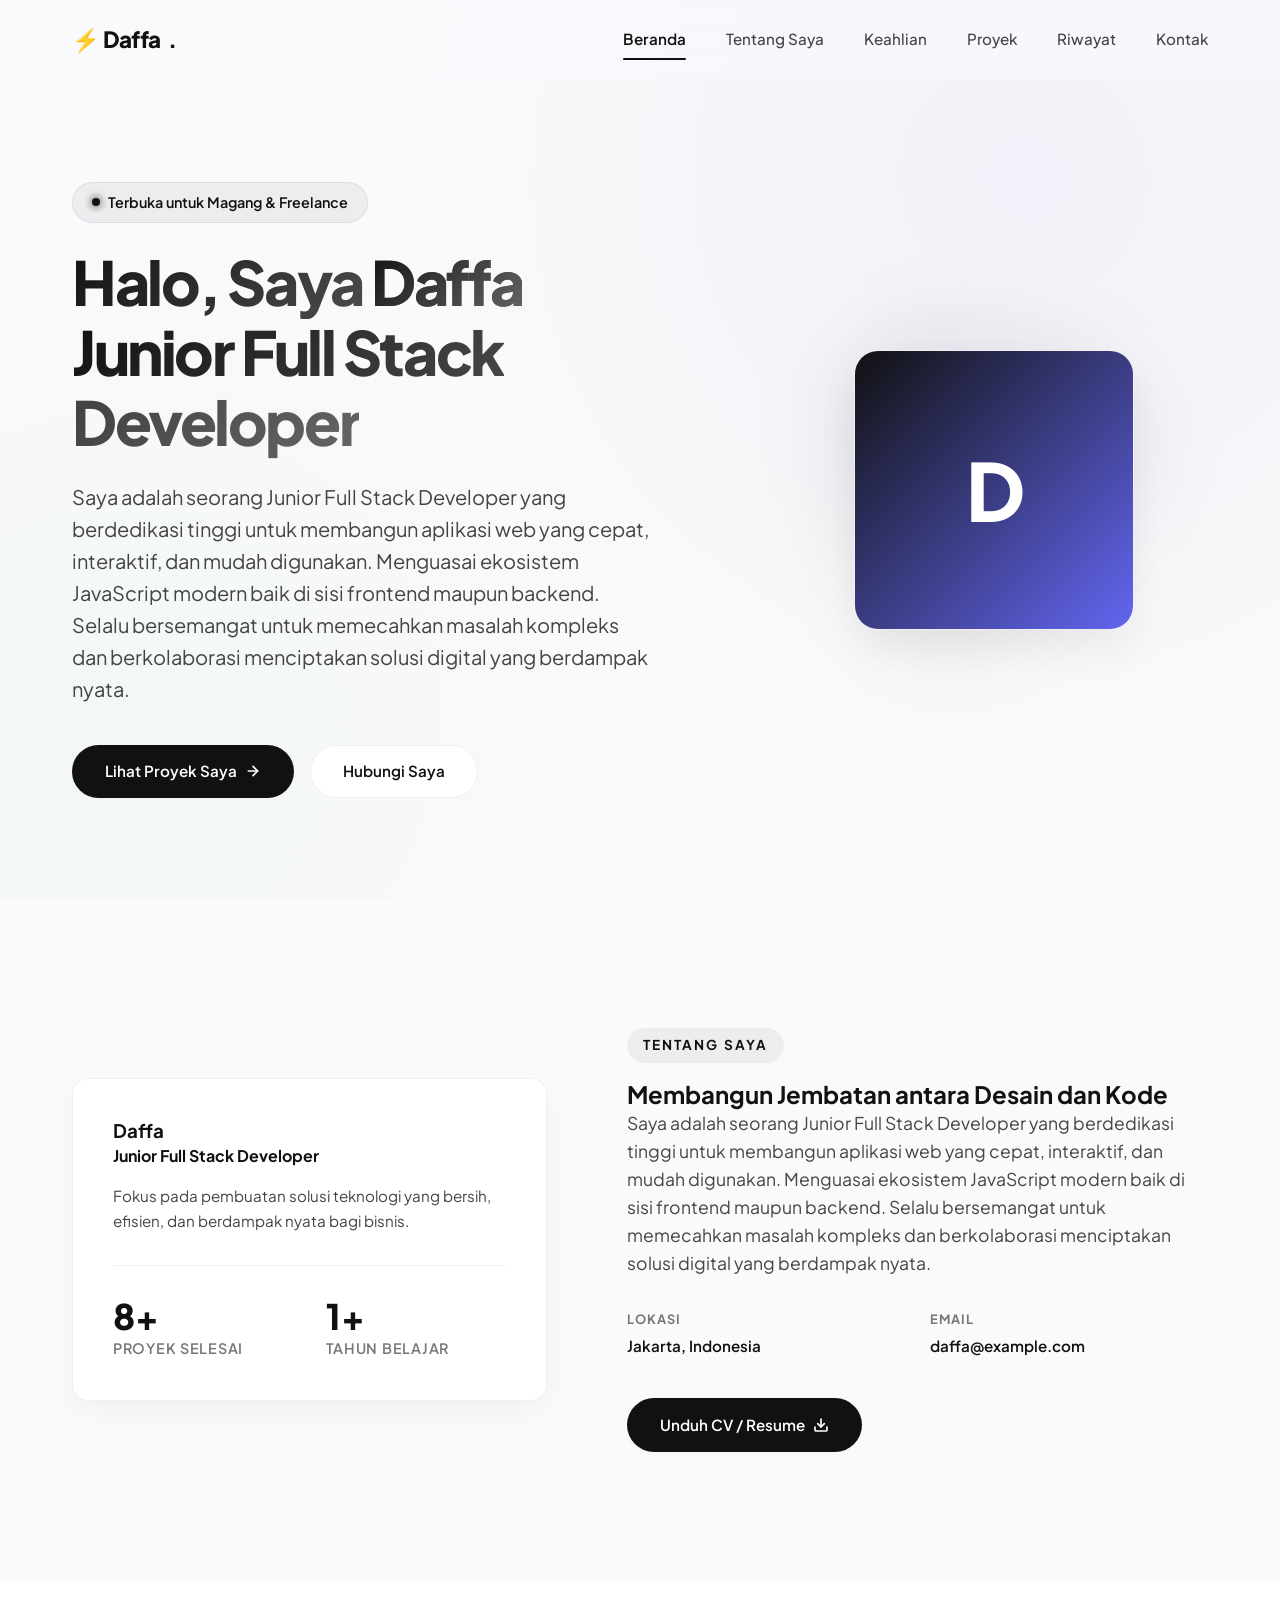
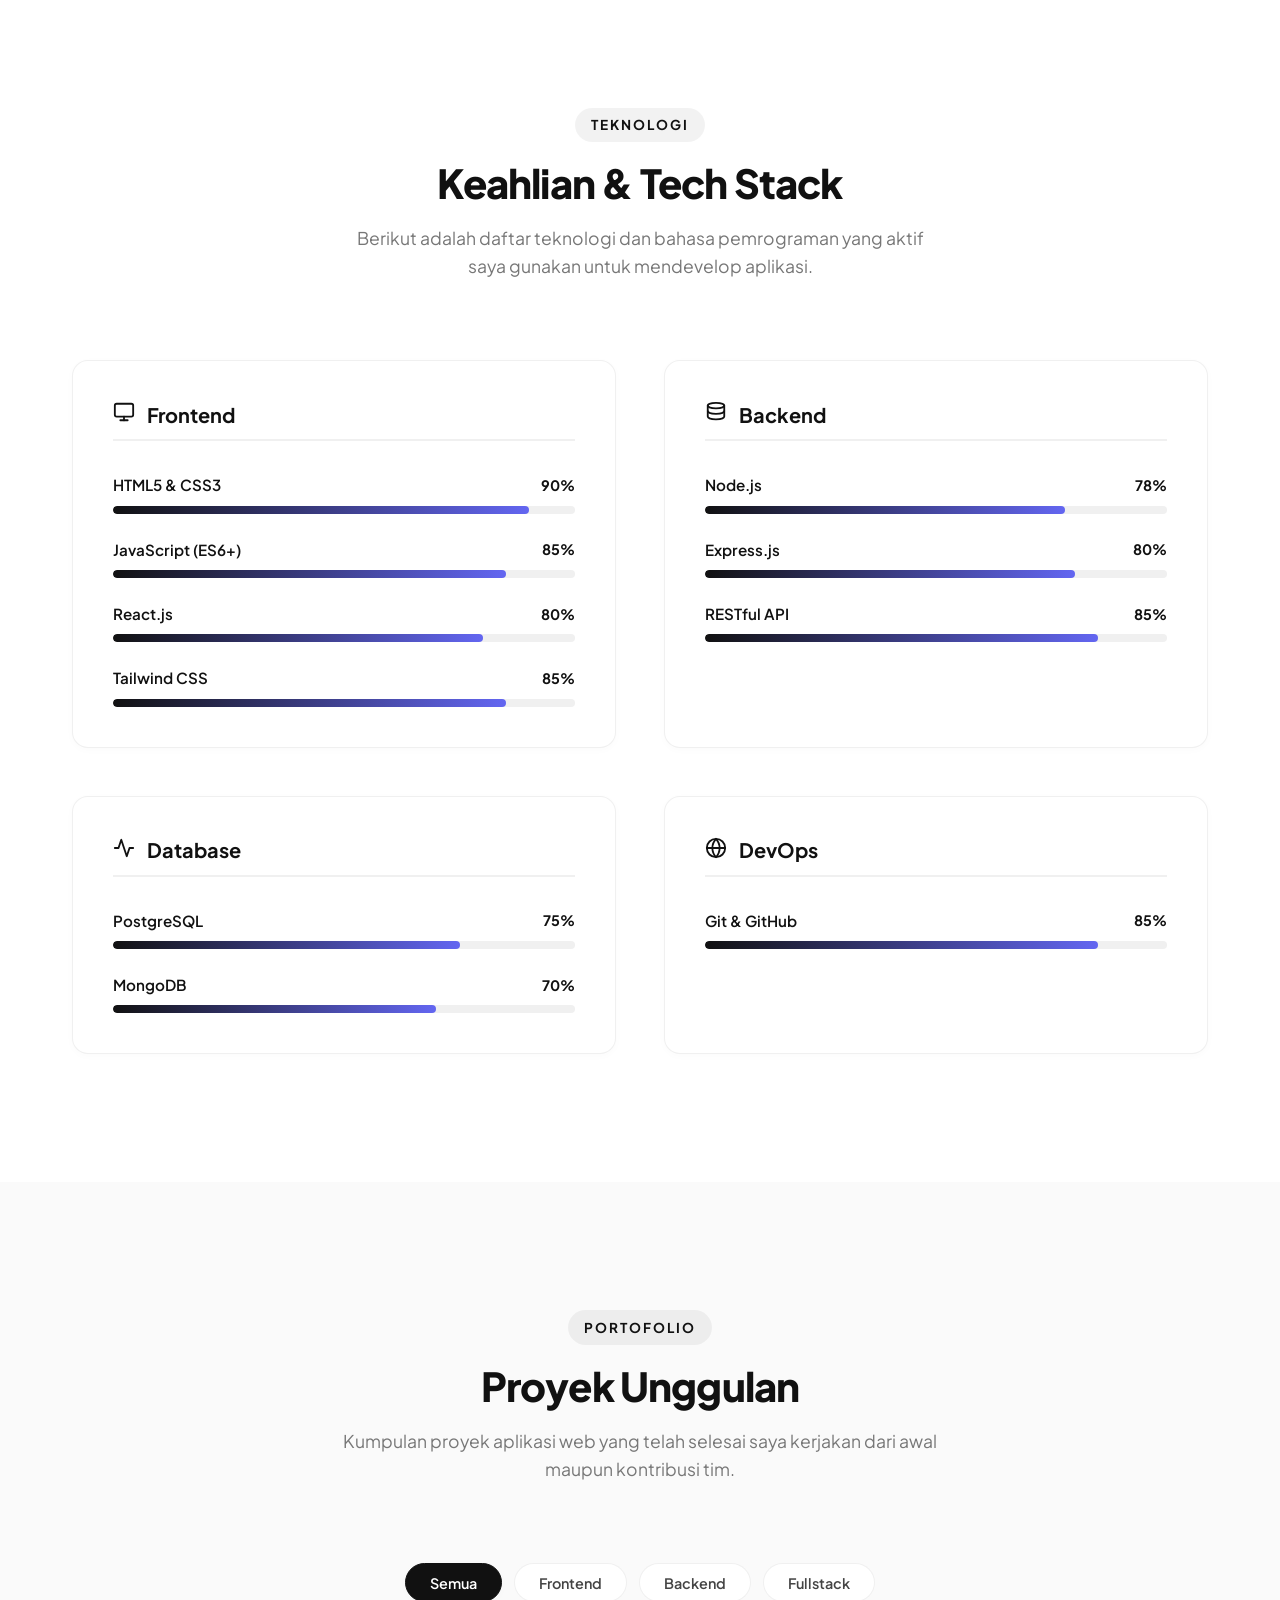
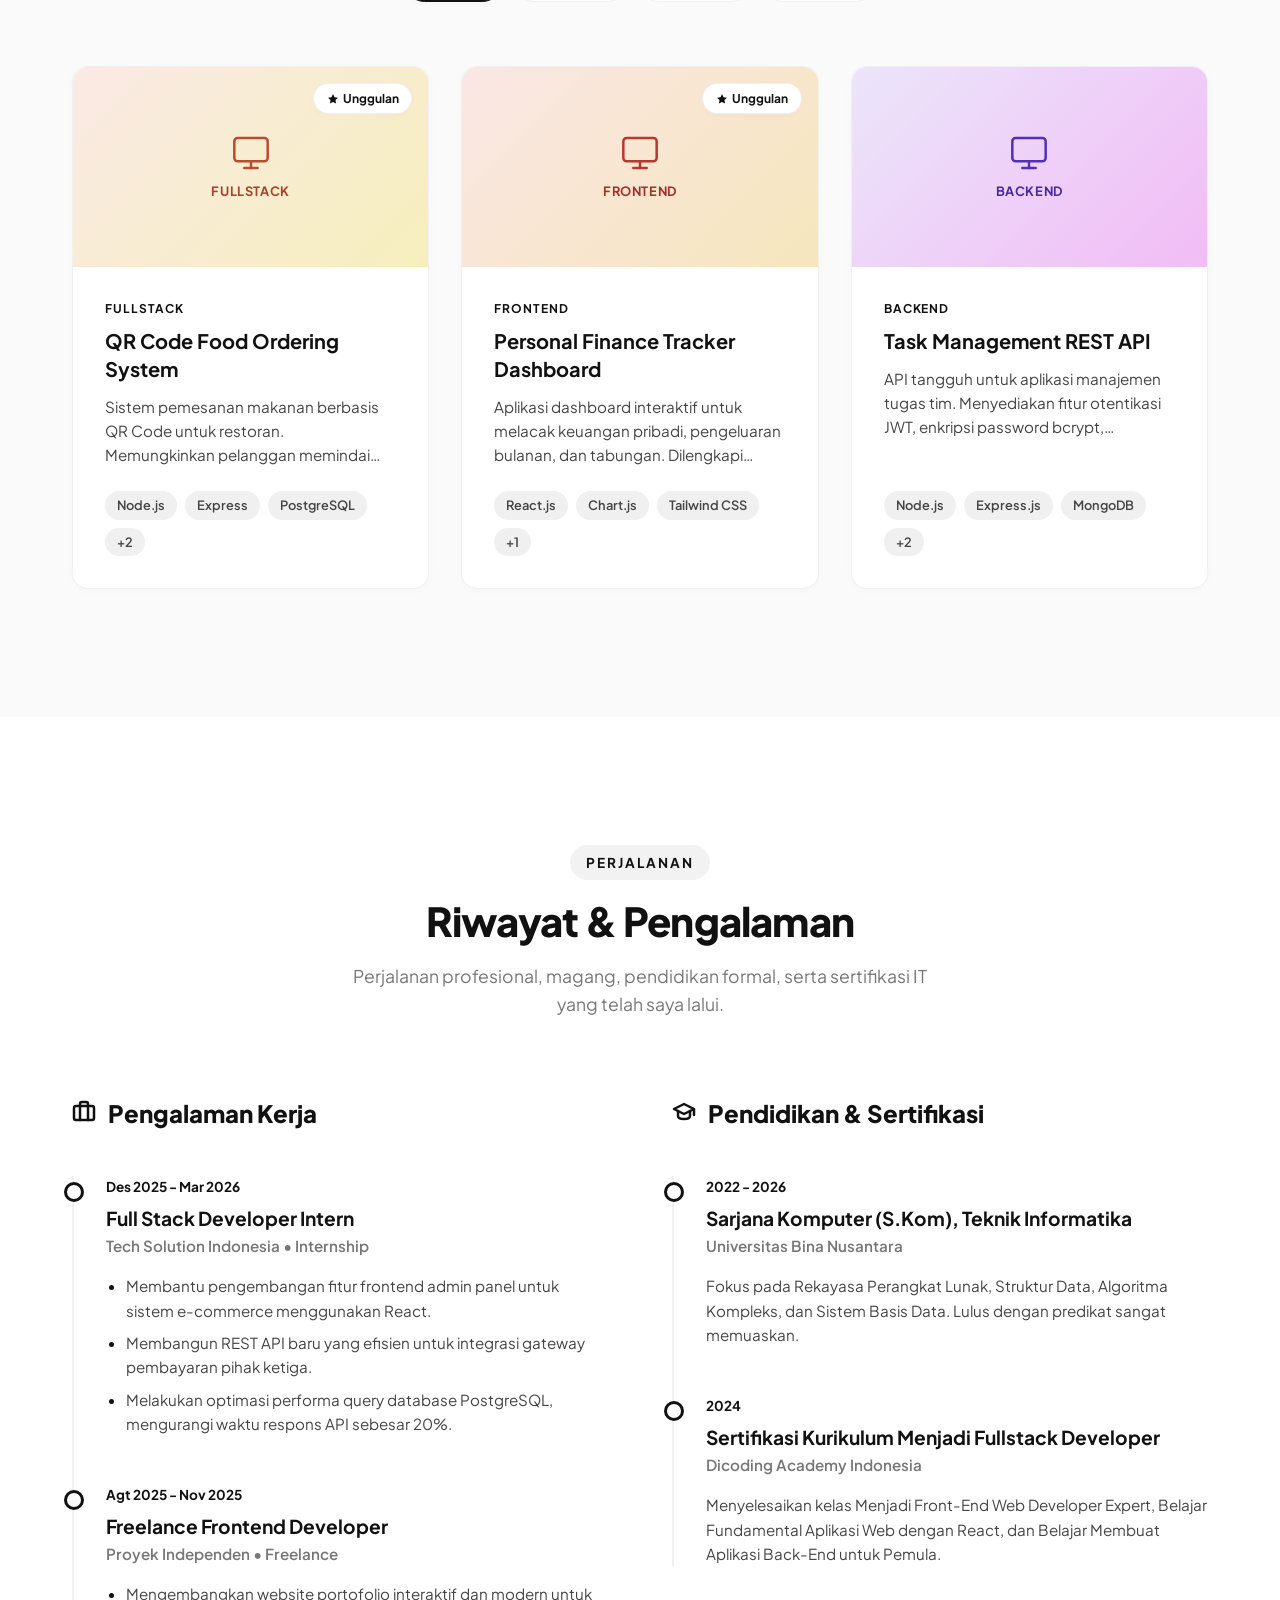
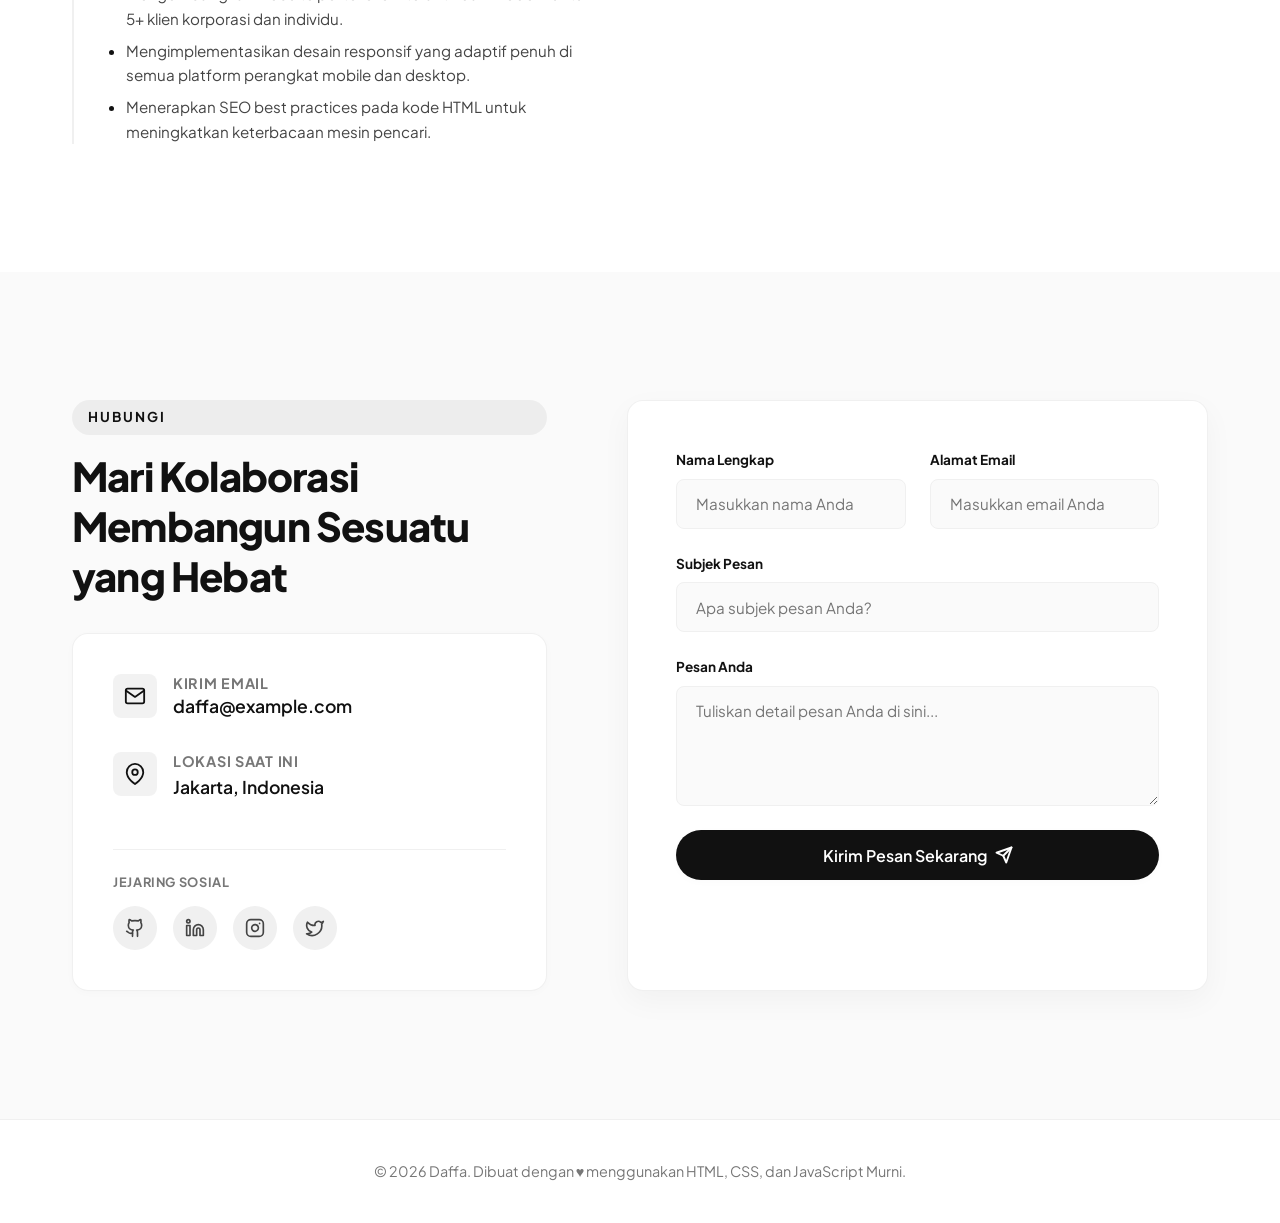
==== index.html @ 9d7afcfa "First Commit: Portofolio dengan Dashboard Admin" ====
<!DOCTYPE html>
<html lang="id">

<head>
  <meta charset="UTF-8">
  <meta name="viewport" content="width=device-width, initial-scale=1.0">
  <title>Daffa | Junior Full Stack Developer Portfolio</title>
  <meta name="description"
    content="Portofolio profesional Daffa, Junior Full Stack Developer. Menampilkan keahlian frontend & backend, galeri proyek aplikasi web, pengalaman kerja, dan kontak.">
  <meta name="author" content="Daffa">

  <!-- Favicon placeholder (using SVG) -->
  <link rel="icon" type="image/svg+xml"
    href="data:image/svg+xml,<svg xmlns=%22http://www.w3.org/2000/svg%22 viewBox=%220 0 100 100%22><text y=%22.9em%22 font-size=%2290%22>⚡</text></svg>">

  <!-- CSS Stylesheet -->
  <link rel="stylesheet" href="assets/css/styles.css">

  <!-- Font Preconnect -->
  <link rel="preconnect" href="https://fonts.googleapis.com">
  <link rel="preconnect" href="https://fonts.gstatic.com" crossorigin>
</head>

<body>

  <!-- --- HEADER & NAVIGATION --- -->
  <header class="header" id="header">
    <div class="container">
      <a href="#hero" class="logo" id="nav-logo">
        ⚡ Daffa<span>.</span>
      </a>

      <!-- Desktop Navigation Menu -->
      <nav class="nav-menu" id="nav-menu">
        <a href="#hero" class="nav-link active" id="link-hero">Beranda</a>
        <a href="#about" class="nav-link" id="link-about">Tentang Saya</a>
        <a href="#skills" class="nav-link" id="link-skills">Keahlian</a>
        <a href="#projects" class="nav-link" id="link-projects">Proyek</a>
        <a href="#timeline" class="nav-link" id="link-timeline">Riwayat</a>
        <a href="#contact" class="nav-link" id="link-contact">Kontak</a>
      </nav>

      <!-- Mobile Nav Hamburger Button -->
      <button class="nav-toggle" id="nav-toggle" aria-label="Toggle Menu">
        <span></span>
        <span></span>
        <span></span>
      </button>
    </div>
  </header>

  <main>
    <!-- --- HERO SECTION --- -->
    <section class="hero" id="hero">
      <div class="container">
        <div class="hero-content">
          <div class="hero-badge" id="hero-status-badge">Terbuka untuk Magang & Freelance</div>
          <h1 class="hero-title" id="hero-title-container">
            <span id="hero-name">Halo, Saya Daffa</span><br>
            <span id="hero-title">Junior Full Stack Developer</span>
          </h1>
          <p class="hero-desc" id="hero-desc">
            Saya membangun aplikasi web dinamis yang mengintegrasikan pengalaman antarmuka yang memukau dengan
            arsitektur backend yang tangguh.
          </p>
          <div class="hero-btns">
            <a href="#projects" class="btn btn-primary" id="hero-cta-primary">
              Lihat Proyek Saya
              <svg xmlns="http://www.w3.org/2000/svg" width="16" height="16" viewBox="0 0 24 24" fill="none"
                stroke="currentColor" stroke-width="2.5" stroke-linecap="round" stroke-linejoin="round">
                <line x1="5" y1="12" x2="19" y2="12"></line>
                <polyline points="12 5 19 12 12 19"></polyline>
              </svg>
            </a>
            <a href="#contact" class="btn btn-secondary" id="hero-cta-secondary">Hubungi Saya</a>
          </div>
        </div>

        <div class="hero-visual">
          <div class="hero-shape-bg"></div>
          <div class="avatar-container" id="avatar-container">
            <div id="avatar-visual" class="avatar-placeholder">DA</div>
          </div>
        </div>
      </div>
    </section>

    <!-- --- ABOUT ME SECTION --- -->
    <section class="section about" id="about">
      <div class="container">
        <div class="about-visual">
          <div class="about-card" id="about-card-widget">
            <h3 id="about-name">Daffa</h3>
            <p id="about-title" style="color: var(--accent); font-weight:700; margin-bottom: 1rem;">Junior Full Stack
              Developer</p>
            <p style="font-size: 0.95rem;">Fokus pada pembuatan solusi teknologi yang bersih, efisien, dan berdampak
              nyata bagi bisnis.</p>
            <div class="about-card-stat">
              <div class="stat-item">
                <h4 id="stat-projects-count">8+</h4>
                <p>Proyek Selesai</p>
              </div>
              <div class="stat-item">
                <h4 id="stat-experience-years">1+</h4>
                <p>Tahun Belajar</p>
              </div>
            </div>
          </div>
        </div>

        <div class="about-info">
          <span class="section-tag">Tentang Saya</span>
          <h2 class="about-title" id="about-heading-title">Membangun Jembatan antara Desain dan Kode</h2>
          <p class="about-bio" id="about-bio">
            Saya adalah seorang Junior Full Stack Developer yang berdedikasi tinggi untuk membangun aplikasi web yang
            cepat, responsif, dan mudah digunakan. Menguasai ekosistem JavaScript modern baik di sisi frontend maupun
            backend.
          </p>
          <div class="about-details">
            <div class="detail-item">
              <span class="detail-label">Lokasi</span>
              <span class="detail-value" id="detail-location">Jakarta, Indonesia</span>
            </div>
            <div class="detail-item">
              <span class="detail-label">Email</span>
              <span class="detail-value" id="detail-email">daffa@example.com</span>
            </div>
          </div>
          <div class="hero-btns">
            <a href="#" class="btn btn-primary download-cv-btn" id="btn-download-cv">
              Unduh CV / Resume
              <svg xmlns="http://www.w3.org/2000/svg" width="16" height="16" viewBox="0 0 24 24" fill="none"
                stroke="currentColor" stroke-width="2.5" stroke-linecap="round" stroke-linejoin="round">
                <path d="M21 15v4a2 2 0 0 1-2 2H5a2 2 0 0 1-2-2v-4"></path>
                <polyline points="7 10 12 15 17 10"></polyline>
                <line x1="12" y1="15" x2="12" y2="3"></line>
              </svg>
            </a>
          </div>
        </div>
      </div>
    </section>

    <!-- --- SKILLS SECTION --- -->
    <section class="section" id="skills" style="background-color: var(--bg-secondary);">
      <div class="container">
        <div class="section-header">
          <span class="section-tag">Teknologi</span>
          <h2 class="section-title">Keahlian & Tech Stack</h2>
          <p class="section-desc">Berikut adalah daftar teknologi dan bahasa pemrograman yang aktif saya gunakan untuk
            mendevelop aplikasi.</p>
        </div>

        <div class="skills-grid" id="skills-target">
          <!-- Dynamically filled with JS -->
        </div>
      </div>
    </section>

    <!-- --- PROJECTS SECTION --- -->
    <section class="section" id="projects">
      <div class="container">
        <div class="section-header">
          <span class="section-tag">Portofolio</span>
          <h2 class="section-title">Proyek Unggulan</h2>
          <p class="section-desc">Kumpulan proyek aplikasi web yang telah selesai saya kerjakan dari awal maupun
            kontribusi tim.</p>
        </div>

        <!-- Filter Tabs -->
        <div class="project-filters" id="project-filters-container">
          <button class="filter-btn active" data-filter="All" id="filter-all">Semua</button>
          <button class="filter-btn" data-filter="Frontend" id="filter-frontend">Frontend</button>
          <button class="filter-btn" data-filter="Backend" id="filter-backend">Backend</button>
          <button class="filter-btn" data-filter="Fullstack" id="filter-fullstack">Fullstack</button>
        </div>

        <!-- Projects Grid -->
        <div class="projects-grid" id="projects-grid-target" style="transition: opacity 0.15s ease;">
          <!-- Dynamically filled with JS -->
        </div>
      </div>
    </section>

    <!-- --- EXPERIENCE & EDUCATION --- -->
    <section class="section" id="timeline" style="background-color: var(--bg-secondary);">
      <div class="container">
        <div class="section-header">
          <span class="section-tag">Perjalanan</span>
          <h2 class="section-title">Riwayat & Pengalaman</h2>
          <p class="section-desc">Perjalanan profesional, magang, pendidikan formal, serta sertifikasi IT yang telah
            saya lalui.</p>
        </div>

        <div class="timeline-layout">
          <!-- Experience Column -->
          <div>
            <h3 class="timeline-column-title">
              <span>
                <svg xmlns="http://www.w3.org/2000/svg" width="24" height="24" viewBox="0 0 24 24" fill="none"
                  stroke="currentColor" stroke-width="2.5" stroke-linecap="round" stroke-linejoin="round">
                  <rect x="2" y="7" width="20" height="14" rx="2" ry="2"></rect>
                  <path d="M16 21V5a2 2 0 0 0-2-2h-4a2 2 0 0 0-2 2v16"></path>
                </svg>
              </span>
              Pengalaman Kerja
            </h3>
            <div class="timeline-list" id="experience-target">
              <!-- Dynamically filled with JS -->
            </div>
          </div>

          <!-- Education Column -->
          <div>
            <h3 class="timeline-column-title">
              <span>
                <svg xmlns="http://www.w3.org/2000/svg" width="24" height="24" viewBox="0 0 24 24" fill="none"
                  stroke="currentColor" stroke-width="2.5" stroke-linecap="round" stroke-linejoin="round">
                  <path d="M22 10v6M2 10l10-5 10 5-10 5z"></path>
                  <path d="M6 12v5c0 2 2 3 6 3s6-1 6-3v-5"></path>
                </svg>
              </span>
              Pendidikan & Sertifikasi
            </h3>
            <div class="timeline-list" id="education-target">
              <!-- Dynamically filled with JS -->
            </div>
          </div>
        </div>
      </div>
    </section>

    <!-- --- CONTACT SECTION --- -->
    <section class="section contact" id="contact">
      <div class="container">
        <div class="contact-info">
          <span class="section-tag">Hubungi</span>
          <h2 class="section-title" style="text-align: left; margin-bottom: 2rem;">Mari Kolaborasi Membangun Sesuatu
            yang Hebat</h2>

          <div class="contact-card">
            <!-- Email -->
            <div class="contact-method">
              <div class="contact-icon">
                <svg xmlns="http://www.w3.org/2000/svg" width="22" height="22" viewBox="0 0 24 24" fill="none"
                  stroke="currentColor" stroke-width="2" stroke-linecap="round" stroke-linejoin="round">
                  <path d="M4 4h16c1.1 0 2 .9 2 2v12c0 1.1-.9 2-2 2H4c-1.1 0-2-.9-2-2V6c0-1.1.9-2 2-2z"></path>
                  <polyline points="22,6 12,13 2,6"></polyline>
                </svg>
              </div>
              <div class="contact-text">
                <h4>Kirim Email</h4>
                <a href="mailto:daffa@example.com" id="contact-link-email">daffa@example.com</a>
              </div>
            </div>

            <!-- Location -->
            <div class="contact-method">
              <div class="contact-icon">
                <svg xmlns="http://www.w3.org/2000/svg" width="22" height="22" viewBox="0 0 24 24" fill="none"
                  stroke="currentColor" stroke-width="2" stroke-linecap="round" stroke-linejoin="round">
                  <path d="M21 10c0 7-9 13-9 13s-9-6-9-13a9 9 0 0 1 18 0z"></path>
                  <circle cx="12" cy="10" r="3"></circle>
                </svg>
              </div>
              <div class="contact-text">
                <h4>Lokasi Saat Ini</h4>
                <p id="contact-text-location">Jakarta, Indonesia</p>
              </div>
            </div>

            <!-- Social Networks -->
            <div style="margin-top: 1rem; border-top: 1px solid var(--border-light); padding-top: 1.5rem;">
              <h4
                style="font-size: 0.8rem; font-weight: 700; color: var(--text-muted); text-transform: uppercase; letter-spacing: 0.05em; margin-bottom: 0.75rem;">
                Jejaring Sosial</h4>
              <div class="contact-socials social-links-target" id="contact-socials-list">
                <!-- Dynamically filled with JS -->
              </div>
            </div>
          </div>
        </div>

        <!-- Contact Form Card -->
        <div class="contact-form-container">
          <form id="contact-form">
            <div class="form-group-row">
              <div class="form-group">
                <label for="form-name" class="form-label">Nama Lengkap</label>
                <input type="text" id="form-name" class="form-input" placeholder="Masukkan nama Anda" required>
              </div>
              <div class="form-group">
                <label for="form-email" class="form-label">Alamat Email</label>
                <input type="email" id="form-email" class="form-input" placeholder="Masukkan email Anda" required>
              </div>
            </div>

            <div class="form-group">
              <label for="form-subject" class="form-label">Subjek Pesan</label>
              <input type="text" id="form-subject" class="form-input" placeholder="Apa subjek pesan Anda?" required>
            </div>

            <div class="form-group">
              <label for="form-message" class="form-label">Pesan Anda</label>
              <textarea id="form-message" class="form-input" placeholder="Tuliskan detail pesan Anda di sini..."
                required></textarea>
            </div>

            <button type="submit" class="btn btn-primary" style="width: 100%; font-size: 1rem;" id="btn-submit-message">
              Kirim Pesan Sekarang
              <svg xmlns="http://www.w3.org/2000/svg" width="18" height="18" viewBox="0 0 24 24" fill="none"
                stroke="currentColor" stroke-width="2.5" stroke-linecap="round" stroke-linejoin="round">
                <line x1="22" y1="2" x2="11" y2="13"></line>
                <polygon points="22 2 15 22 11 13 2 9 22 2"></polygon>
              </svg>
            </button>

            <div class="form-alert" id="form-alert"></div>
          </form>
        </div>
      </div>
    </section>
  </main>

  <!-- --- FOOTER --- -->
  <footer class="footer">
    <div class="container">
      <p class="footer-text" id="footer-text">&copy; 2026 Daffa. Dibuat dengan &hearts; menggunakan HTML,
        CSS, dan JavaScript Murni.</p>
    </div>
  </footer>

  <!-- --- DETAIL MODAL POPUP --- -->
  <aside class="modal" id="project-modal" aria-hidden="true" role="dialog">
    <div class="modal-content">
      <button class="modal-close" id="modal-close" aria-label="Tutup Detail">
        <svg xmlns="http://www.w3.org/2000/svg" width="20" height="20" viewBox="0 0 24 24" fill="none"
          stroke="currentColor" stroke-width="2.5" stroke-linecap="round" stroke-linejoin="round">
          <line x1="18" y1="6" x2="6" y2="18"></line>
          <line x1="6" y1="6" x2="18" y2="18"></line>
        </svg>
      </button>
      <div class="modal-body" id="modal-body-target">
        <!-- Dynamically rendered project details -->
      </div>
    </div>
  </aside>

  <!-- JS Code Files -->
  <script src="assets/js/data.js"></script>
  <script src="assets/js/app.js"></script>
</body>

</html>
---- assets/css/styles.css ----
@import url('https://fonts.googleapis.com/css2?family=Plus+Jakarta+Sans:wght@300;400;500;600;700;800&display=swap');

/* --- DESIGN SYSTEM TOKENS --- */
:root {
  /* Monochrome Minimalist Color Palette */
  --bg-primary: #fafafa;        /* Soft warm off-white canvas */
  --bg-secondary: #ffffff;      /* Pure white for layers and cards */
  --bg-tertiary: #f0f0f0;       /* Neutral light grey */
  
  --text-primary: #111111;      /* Deep high-contrast black */
  --text-secondary: #444444;    /* Neutral dark grey for body readability */
  --text-muted: #777777;        /* Medium grey for secondary labels */
  --text-light: #cccccc;        /* Light grey for thin borders */
  
  --accent: #111111;            /* Pure black for accents, links, and buttons */
  --accent-hover: #444444;      /* Charcoal for hover states */
  --accent-light: rgba(17, 17, 17, 0.05); /* Very light grey accent bg */
  --accent-glow: rgba(17, 17, 17, 0.1);
  
  --success: #111111;           /* Keep success minimal */
  --warning: #777777;           
  --danger: #ff3333;            /* Extremely subtle red for warnings if needed */
  
  /* Borders and Shadow */
  --border-light: rgba(0, 0, 0, 0.06);
  --border-focus: rgba(17, 17, 17, 0.4);
  --shadow-sm: 0 2px 8px rgba(0, 0, 0, 0.02);
  --shadow-md: 0 10px 30px rgba(0, 0, 0, 0.04);
  --shadow-lg: 0 20px 40px rgba(0, 0, 0, 0.06);
  --shadow-glow: 0 0 15px rgba(0, 0, 0, 0.05);
  
  /* Typography & Sizing */
  --font-main: 'Plus Jakarta Sans', sans-serif;
  --radius-sm: 8px;
  --radius-md: 16px;
  --radius-lg: 24px;
  --radius-pill: 50px;
  
  /* Transitions - Apple style Cubic Bezier */
  --transition-fast: 0.25s cubic-bezier(0.16, 1, 0.3, 1);
  --transition-normal: 0.4s cubic-bezier(0.16, 1, 0.3, 1);
  --transition-slow: 0.8s cubic-bezier(0.16, 1, 0.3, 1);
  
  /* Layout Sizing */
  --header-height: 80px;
  --max-width: 1200px;
}

/* --- RESET & BASIC STYLES --- */
* {
  margin: 0;
  padding: 0;
  box-sizing: border-box;
}

html {
  scroll-behavior: smooth;
  scroll-padding-top: var(--header-height);
}

body {
  font-family: var(--font-main);
  background-color: var(--bg-primary);
  color: var(--text-secondary);
  line-height: 1.6;
  -webkit-font-smoothing: antialiased;
  overflow-x: hidden;
}

/* Typography elements */
h1,
h2,
h3,
h4,
h5,
h6 {
  color: var(--text-primary);
  font-weight: 700;
  line-height: 1.25;
}

a {
  color: inherit;
  text-decoration: none;
  transition: var(--transition-fast);
}

img {
  max-width: 100%;
  display: block;
  border-radius: var(--radius-sm);
}

ul {
  list-style: none;
}

input,
textarea,
select {
  font-family: inherit;
  font-size: 1rem;
}

/* --- LAYOUT UTILITIES --- */
.container {
  width: 100%;
  max-width: var(--max-width);
  margin: 0 auto;
  padding: 0 2rem;
}

.section {
  padding: 8rem 0;
  position: relative;
}

.section-header {
  text-align: center;
  max-width: 600px;
  margin: 0 auto 5rem auto;
}

.section-tag {
  display: inline-block;
  font-size: 0.85rem;
  font-weight: 700;
  text-transform: uppercase;
  letter-spacing: 0.15em;
  color: var(--accent);
  margin-bottom: 1rem;
  background-color: var(--accent-light);
  padding: 0.4rem 1rem;
  border-radius: var(--radius-pill);
}

.section-title {
  font-size: 2.5rem;
  font-weight: 800;
  letter-spacing: -0.02em;
  margin-bottom: 1rem;
}

.section-desc {
  font-size: 1.1rem;
  color: var(--text-muted);
}

/* --- BUTTONS --- */
.btn {
  display: inline-flex;
  align-items: center;
  justify-content: center;
  gap: 0.5rem;
  font-family: var(--font-main);
  font-weight: 600;
  font-size: 0.95rem;
  padding: 0.85rem 2rem;
  border-radius: var(--radius-pill);
  cursor: pointer;
  transition: var(--transition-fast);
  border: 1px solid transparent;
}

.btn-primary {
  background-color: var(--accent);
  color: #ffffff;
  box-shadow: var(--shadow-sm);
}

.btn-primary:hover {
  background-color: var(--accent-hover);
  transform: translateY(-2px);
  box-shadow: var(--shadow-glow);
}

.btn-secondary {
  background-color: var(--bg-secondary);
  color: var(--text-primary);
  border: 1px solid var(--border-light);
}

.btn-secondary:hover {
  background-color: var(--bg-tertiary);
  transform: translateY(-2px);
  box-shadow: var(--shadow-sm);
}

/* --- NAVIGATION HEADER --- */
.header {
  position: fixed;
  top: 0;
  left: 0;
  right: 0;
  height: var(--header-height);
  background-color: rgba(248, 250, 252, 0.7);
  /* Transparent bg matching bg-primary */
  backdrop-filter: blur(16px);
  -webkit-backdrop-filter: blur(16px);
  border-bottom: 1px solid transparent;
  z-index: 1000;
  transition: var(--transition-normal);
}

.header.scrolled {
  background-color: rgba(255, 255, 255, 0.8);
  border-bottom: 1px solid var(--border-light);
  box-shadow: var(--shadow-sm);
}

.header .container {
  display: flex;
  justify-content: space-between;
  align-items: center;
  height: 100%;
}

.logo {
  font-size: 1.4rem;
  font-weight: 800;
  letter-spacing: -0.03em;
  color: var(--text-primary);
  display: flex;
  align-items: center;
  gap: 0.5rem;
}

.logo span {
  color: var(--accent);
}

.nav-menu {
  display: flex;
  align-items: center;
  gap: 2.5rem;
}

.nav-link {
  font-weight: 500;
  font-size: 0.95rem;
  color: var(--text-secondary);
  position: relative;
  padding: 0.5rem 0;
}

.nav-link:hover {
  color: var(--text-primary);
}

/* Active Indicator Line */
.nav-link::after {
  content: '';
  position: absolute;
  bottom: 0;
  left: 0;
  width: 0;
  height: 2px;
  background-color: var(--accent);
  transition: var(--transition-fast);
  border-radius: var(--radius-pill);
}

.nav-link.active {
  color: var(--accent);
  font-weight: 600;
}

.nav-link.active::after {
  width: 100%;
}

.nav-toggle {
  display: none;
  background: none;
  border: none;
  cursor: pointer;
  padding: 0.5rem;
}

.nav-toggle span {
  display: block;
  width: 24px;
  height: 2px;
  background-color: var(--text-primary);
  margin: 5px 0;
  transition: var(--transition-fast);
}

/* --- HERO SECTION --- */
.hero {
  min-height: 100vh;
  display: flex;
  align-items: center;
  padding-top: var(--header-height);
  position: relative;
  background: radial-gradient(circle at 80% 20%, rgba(79, 70, 229, 0.05) 0%, transparent 50%),
    radial-gradient(circle at 10% 80%, rgba(16, 185, 129, 0.03) 0%, transparent 40%);
}

.hero .container {
  display: grid;
  grid-template-columns: 1.2fr 0.8fr;
  align-items: center;
  gap: 4rem;
}

.hero-content {
  display: flex;
  flex-direction: column;
  align-items: flex-start;
}

.hero-badge {
  display: inline-flex;
  align-items: center;
  gap: 0.5rem;
  font-size: 0.9rem;
  font-weight: 600;
  color: var(--accent);
  background-color: var(--accent-light);
  padding: 0.5rem 1.2rem;
  border-radius: var(--radius-pill);
  margin-bottom: 1.5rem;
  border: 1px solid rgba(79, 70, 229, 0.1);
}

.hero-badge::before {
  content: '';
  display: block;
  width: 8px;
  height: 8px;
  background-color: var(--success);
  border-radius: 50%;
  box-shadow: 0 0 8px var(--success);
  animation: pulse 1.8s infinite;
}

.hero-title {
  font-size: 3.8rem;
  font-weight: 800;
  letter-spacing: -0.04em;
  line-height: 1.15;
  margin-bottom: 1.5rem;
}

.hero-title span {
  background: linear-gradient(135deg, #111111 0%, #666666 100%);
  -webkit-background-clip: text;
  background-clip: text;
  -webkit-text-fill-color: transparent;
}

.hero-desc {
  font-size: 1.25rem;
  color: var(--text-secondary);
  margin-bottom: 2.5rem;
  max-width: 580px;
}

.hero-btns {
  display: flex;
  gap: 1rem;
}

/* Premium Visual Element */
.hero-visual {
  display: flex;
  justify-content: center;
  align-items: center;
  position: relative;
}

.hero-shape-bg {
  position: absolute;
  width: 320px;
  height: 320px;
  background: linear-gradient(135deg, var(--accent-glow) 0%, rgba(17, 17, 17, 0.03) 100%);
  border-radius: 30% 70% 70% 30% / 30% 30% 70% 70%;
  filter: blur(40px);
  z-index: 1;
  animation: morphing 15s ease-in-out infinite alternate;
}

.avatar-container {
  width: 280px;
  height: 280px;
  border-radius: var(--radius-lg);
  background-color: var(--bg-secondary);
  border: 1px solid var(--border-light);
  box-shadow: var(--shadow-lg);
  position: relative;
  z-index: 2;
  overflow: hidden;
  display: flex;
  justify-content: center;
  align-items: center;
  transition: var(--transition-normal);
}

.avatar-container:hover {
  transform: scale(1.02) rotate(1deg);
  box-shadow: var(--shadow-glow), var(--shadow-lg);
}

.avatar-image {
  width: 100%;
  height: 100%;
  object-fit: cover;
}

.avatar-placeholder {
  width: 100%;
  height: 100%;
  background: linear-gradient(135deg, var(--accent) 0%, #6366f1 100%);
  display: flex;
  align-items: center;
  justify-content: center;
  color: #ffffff;
  font-size: 5rem;
  font-weight: 800;
  letter-spacing: -0.05em;
}

/* --- ABOUT ME SECTION --- */
.about .container {
  display: grid;
  grid-template-columns: 0.9fr 1.1fr;
  gap: 5rem;
  align-items: center;
}

.about-visual {
  position: relative;
}

.about-card {
  background-color: var(--bg-secondary);
  border: 1px solid var(--border-light);
  border-radius: var(--radius-md);
  padding: 2.5rem;
  box-shadow: var(--shadow-md);
  position: relative;
  z-index: 2;
}

.about-card-stat {
  display: grid;
  grid-template-columns: repeat(2, 1fr);
  gap: 2rem;
  margin-top: 2rem;
  padding-top: 2rem;
  border-top: 1px solid var(--border-light);
}

.stat-item h4 {
  font-size: 2.2rem;
  font-weight: 800;
  color: var(--accent);
  line-height: 1;
}

.stat-item p {
  font-size: 0.9rem;
  font-weight: 600;
  color: var(--text-muted);
  text-transform: uppercase;
  margin-top: 0.25rem;
  letter-spacing: 0.05em;
}

.about-info h3 {
  font-size: 1.8rem;
  font-weight: 800;
  letter-spacing: -0.02em;
  margin-bottom: 1.5rem;
}

.about-bio {
  font-size: 1.1rem;
  color: var(--text-secondary);
  margin-bottom: 2rem;
}

.about-details {
  display: grid;
  grid-template-columns: repeat(2, 1fr);
  gap: 1.5rem;
  margin-bottom: 2.5rem;
}

.detail-item {
  display: flex;
  flex-direction: column;
  gap: 0.25rem;
}

.detail-label {
  font-size: 0.8rem;
  font-weight: 700;
  text-transform: uppercase;
  color: var(--text-muted);
  letter-spacing: 0.08em;
}

.detail-value {
  font-size: 0.95rem;
  font-weight: 600;
  color: var(--text-primary);
}

/* --- SKILLS SECTION --- */
.skills-grid {
  display: grid;
  grid-template-columns: repeat(2, 1fr);
  gap: 3rem;
}

.skills-card {
  background-color: var(--bg-secondary);
  border: 1px solid var(--border-light);
  border-radius: var(--radius-md);
  padding: 2.5rem;
  box-shadow: var(--shadow-sm);
  transition: var(--transition-normal);
}

.skills-card:hover {
  transform: translateY(-4px);
  box-shadow: var(--shadow-md);
}

.skills-category-title {
  font-size: 1.25rem;
  font-weight: 700;
  margin-bottom: 2rem;
  display: flex;
  align-items: center;
  gap: 0.75rem;
  padding-bottom: 0.75rem;
  border-bottom: 2px solid var(--bg-tertiary);
}

.skills-category-title span {
  color: var(--accent);
}

.skill-list {
  display: flex;
  flex-direction: column;
  gap: 1.5rem;
}

.skill-item {
  display: flex;
  flex-direction: column;
  gap: 0.5rem;
}

.skill-info {
  display: flex;
  justify-content: space-between;
  align-items: center;
}

.skill-name {
  font-weight: 600;
  color: var(--text-primary);
  font-size: 0.95rem;
}

.skill-percentage {
  font-weight: 700;
  font-size: 0.9rem;
  color: var(--accent);
}

.skill-bar-bg {
  width: 100%;
  height: 8px;
  background-color: var(--bg-tertiary);
  border-radius: var(--radius-pill);
  overflow: hidden;
}

.skill-bar-fill {
  height: 100%;
  background: linear-gradient(90deg, var(--accent) 0%, #6366f1 100%);
  border-radius: var(--radius-pill);
  width: 0;
  /* Animated dynamically with JS */
  transition: width 1.2s cubic-bezier(0.1, 0.8, 0.3, 1);
}

/* --- PROJECTS SECTION --- */
.project-filters {
  display: flex;
  justify-content: center;
  gap: 0.75rem;
  margin-bottom: 4rem;
}

.filter-btn {
  background-color: var(--bg-secondary);
  border: 1px solid var(--border-light);
  color: var(--text-secondary);
  padding: 0.6rem 1.5rem;
  font-family: var(--font-main);
  font-weight: 600;
  font-size: 0.9rem;
  border-radius: var(--radius-pill);
  cursor: pointer;
  transition: var(--transition-fast);
}

.filter-btn:hover {
  background-color: var(--bg-tertiary);
  color: var(--text-primary);
}

.filter-btn.active {
  background-color: var(--accent);
  color: #ffffff;
  border-color: var(--accent);
  box-shadow: var(--shadow-sm);
}

.projects-grid {
  display: grid;
  grid-template-columns: repeat(3, 1fr);
  gap: 2rem;
}

.project-card {
  background-color: var(--bg-secondary);
  border: 1px solid var(--border-light);
  border-radius: var(--radius-md);
  overflow: hidden;
  box-shadow: var(--shadow-sm);
  display: flex;
  flex-direction: column;
  transition: var(--transition-normal);
  cursor: pointer;
}

.project-card:hover {
  transform: translateY(-6px);
  box-shadow: var(--shadow-md);
}

.project-thumb {
  position: relative;
  height: 200px;
  width: 100%;
  overflow: hidden;
}

.project-thumb-placeholder {
  width: 100%;
  height: 100%;
  background: linear-gradient(135deg, var(--bg-tertiary) 0%, #e2e8f0 100%);
  display: flex;
  flex-direction: column;
  justify-content: center;
  align-items: center;
  color: var(--text-muted);
  gap: 0.5rem;
  transition: var(--transition-normal);
}

.project-card:hover .project-thumb-placeholder {
  transform: scale(1.05);
}

.project-thumb-placeholder svg {
  color: var(--accent);
}

.project-featured-badge {
  position: absolute;
  top: 1rem;
  right: 1rem;
  background-color: var(--bg-secondary);
  border: 1px solid var(--border-light);
  color: var(--accent);
  font-size: 0.75rem;
  font-weight: 700;
  padding: 0.3rem 0.8rem;
  border-radius: var(--radius-pill);
  display: flex;
  align-items: center;
  gap: 0.25rem;
  box-shadow: var(--shadow-sm);
}

.project-body {
  padding: 2rem;
  display: flex;
  flex-direction: column;
  flex-grow: 1;
}

.project-category {
  font-size: 0.75rem;
  font-weight: 700;
  text-transform: uppercase;
  color: var(--accent);
  letter-spacing: 0.08em;
  margin-bottom: 0.5rem;
}

.project-card-title {
  font-size: 1.25rem;
  font-weight: 700;
  margin-bottom: 0.75rem;
  color: var(--text-primary);
  line-height: 1.4;
  transition: var(--transition-fast);
}

.project-card:hover .project-card-title {
  color: var(--accent);
}

.project-excerpt {
  font-size: 0.95rem;
  color: var(--text-secondary);
  margin-bottom: 1.5rem;
  display: -webkit-box;
  -webkit-line-clamp: 3;
  line-clamp: 3;
  -webkit-box-orient: vertical;
  overflow: hidden;
}

.project-tech {
  display: flex;
  flex-wrap: wrap;
  gap: 0.5rem;
  margin-top: auto;
}

.tech-tag {
  font-size: 0.8rem;
  font-weight: 600;
  background-color: var(--bg-tertiary);
  color: var(--text-secondary);
  padding: 0.25rem 0.75rem;
  border-radius: var(--radius-pill);
}

/* --- EXPERIENCE & EDUCATION --- */
.timeline-layout {
  display: grid;
  grid-template-columns: 1fr 1fr;
  gap: 4rem;
}

.timeline-column-title {
  font-size: 1.5rem;
  font-weight: 800;
  margin-bottom: 3rem;
  display: flex;
  align-items: center;
  gap: 0.75rem;
}

.timeline-column-title span {
  color: var(--accent);
}

.timeline-list {
  position: relative;
  padding-left: 2rem;
  border-left: 2px solid var(--bg-tertiary);
  display: flex;
  flex-direction: column;
  gap: 3rem;
}

.timeline-item {
  position: relative;
}

/* Timeline Dot indicator */
.timeline-item::before {
  content: '';
  position: absolute;
  left: -2rem;
  top: 0.35rem;
  width: 14px;
  height: 14px;
  background-color: var(--bg-primary);
  border: 3px solid var(--accent);
  border-radius: 50%;
  transform: translateX(-50%);
  transition: var(--transition-fast);
  z-index: 2;
}

.timeline-item:hover::before {
  background-color: var(--accent);
  box-shadow: 0 0 0 5px var(--accent-light);
}

.timeline-period {
  font-size: 0.85rem;
  font-weight: 700;
  color: var(--accent);
  margin-bottom: 0.5rem;
}

.timeline-title {
  font-size: 1.2rem;
  font-weight: 700;
  color: var(--text-primary);
  margin-bottom: 0.25rem;
}

.timeline-subtitle {
  font-size: 0.95rem;
  font-weight: 600;
  color: var(--text-muted);
  margin-bottom: 1rem;
}

.timeline-desc {
  font-size: 0.95rem;
  color: var(--text-secondary);
}

.timeline-desc ul {
  display: flex;
  flex-direction: column;
  gap: 0.5rem;
  padding-left: 1.25rem;
  list-style: disc;
}

.timeline-desc ul li::marker {
  color: var(--accent);
}

/* --- CONTACT SECTION --- */
.contact .container {
  display: grid;
  grid-template-columns: 0.9fr 1.1fr;
  gap: 5rem;
}

.contact-info {
  display: flex;
  flex-direction: column;
  justify-content: center;
}

.contact-card {
  background-color: var(--bg-secondary);
  border: 1px solid var(--border-light);
  border-radius: var(--radius-md);
  padding: 2.5rem;
  box-shadow: var(--shadow-sm);
  display: flex;
  flex-direction: column;
  gap: 2rem;
}

.contact-method {
  display: flex;
  align-items: flex-start;
  gap: 1rem;
}

.contact-icon {
  width: 44px;
  height: 44px;
  border-radius: var(--radius-sm);
  background-color: var(--accent-light);
  color: var(--accent);
  display: flex;
  justify-content: center;
  align-items: center;
  flex-shrink: 0;
}

.contact-text h4 {
  font-size: 0.9rem;
  font-weight: 700;
  color: var(--text-muted);
  text-transform: uppercase;
  letter-spacing: 0.05em;
}

.contact-text a,
.contact-text p {
  font-size: 1.1rem;
  font-weight: 600;
  color: var(--text-primary);
  margin-top: 0.2rem;
}

.contact-text a:hover {
  color: var(--accent);
}

.contact-socials {
  display: flex;
  gap: 1rem;
  margin-top: 1rem;
}

.social-link {
  width: 44px;
  height: 44px;
  border-radius: 50%;
  background-color: var(--bg-tertiary);
  color: var(--text-secondary);
  display: flex;
  justify-content: center;
  align-items: center;
  transition: var(--transition-fast);
}

.social-link:hover {
  background-color: var(--accent);
  color: #ffffff;
  transform: translateY(-3px);
  box-shadow: var(--shadow-glow);
}

.contact-form-container {
  background-color: var(--bg-secondary);
  border: 1px solid var(--border-light);
  border-radius: var(--radius-md);
  padding: 3rem;
  box-shadow: var(--shadow-md);
}

.form-group-row {
  display: grid;
  grid-template-columns: repeat(2, 1fr);
  gap: 1.5rem;
}

.form-group {
  display: flex;
  flex-direction: column;
  gap: 0.5rem;
  margin-bottom: 1.5rem;
}

.form-label {
  font-size: 0.85rem;
  font-weight: 700;
  color: var(--text-primary);
}

.form-input {
  border: 1px solid var(--bg-tertiary);
  background-color: var(--bg-primary);
  border-radius: var(--radius-sm);
  padding: 0.9rem 1.2rem;
  font-size: 0.95rem;
  color: var(--text-primary);
  transition: var(--transition-fast);
  width: 100%;
}

.form-input:focus {
  outline: none;
  border-color: var(--accent);
  background-color: var(--bg-secondary);
  box-shadow: 0 0 0 4px var(--accent-light);
}

textarea.form-input {
  resize: vertical;
  min-height: 120px;
}

.form-alert {
  padding: 1rem;
  border-radius: var(--radius-sm);
  font-size: 0.9rem;
  font-weight: 600;
  margin-top: 1.5rem;
  display: none;
  animation: fadeIn 0.3s ease;
}

.form-alert.success {
  background-color: rgba(16, 185, 129, 0.08);
  border: 1px solid rgba(16, 185, 129, 0.15);
  color: var(--success);
  display: block;
}

/* --- FOOTER --- */
.footer {
  border-top: 1px solid var(--border-light);
  background-color: var(--bg-secondary);
  padding: 2.5rem 0;
  text-align: center;
}

.footer-text {
  font-size: 0.9rem;
  color: var(--text-muted);
}

/* --- DETAIL MODAL --- */
.modal {
  position: fixed;
  top: 0;
  left: 0;
  right: 0;
  bottom: 0;
  background-color: rgba(15, 23, 42, 0.4);
  backdrop-filter: blur(8px);
  -webkit-backdrop-filter: blur(8px);
  z-index: 2000;
  display: flex;
  justify-content: center;
  align-items: center;
  padding: 2rem;
  opacity: 0;
  pointer-events: none;
  transition: opacity var(--transition-normal);
}

.modal.active {
  opacity: 1;
  pointer-events: all;
}

.modal-content {
  background-color: var(--bg-secondary);
  border: 1px solid var(--border-light);
  border-radius: var(--radius-md);
  width: 100%;
  max-width: 680px;
  max-height: 90vh;
  overflow-y: auto;
  box-shadow: var(--shadow-lg);
  position: relative;
  transform: translateY(20px);
  transition: transform var(--transition-normal);
}

.modal.active .modal-content {
  transform: translateY(0);
}

.modal-close {
  position: absolute;
  top: 1.25rem;
  right: 1.25rem;
  background-color: var(--bg-tertiary);
  border: none;
  width: 36px;
  height: 36px;
  border-radius: 50%;
  display: flex;
  justify-content: center;
  align-items: center;
  cursor: pointer;
  color: var(--text-primary);
  transition: var(--transition-fast);
  z-index: 10;
}

.modal-close:hover {
  background-color: var(--accent);
  color: #ffffff;
}

.modal-body {
  padding: 3rem;
}

.modal-thumb {
  height: 280px;
  background: linear-gradient(135deg, var(--bg-tertiary) 0%, #e2e8f0 100%);
  border-radius: var(--radius-sm);
  display: flex;
  align-items: center;
  justify-content: center;
  margin-bottom: 2rem;
  border: 1px solid var(--border-light);
  color: var(--text-muted);
}

.modal-tech {
  display: flex;
  flex-wrap: wrap;
  gap: 0.5rem;
  margin: 1rem 0 2rem 0;
}

.modal-desc {
  font-size: 1rem;
  color: var(--text-secondary);
  margin-bottom: 2.5rem;
  line-height: 1.7;
}

.modal-btns {
  display: flex;
  gap: 1rem;
}

/* --- ANIMATIONS --- */
@keyframes pulse {
  0% {
    box-shadow: 0 0 0 0 rgba(16, 185, 129, 0.4);
  }

  70% {
    box-shadow: 0 0 0 8px rgba(16, 185, 129, 0);
  }

  100% {
    box-shadow: 0 0 0 0 rgba(16, 185, 129, 0);
  }
}

@keyframes morphing {
  0% {
    border-radius: 30% 70% 70% 30% / 30% 30% 70% 70%;
  }

  50% {
    border-radius: 70% 30% 30% 70% / 70% 70% 30% 30%;
  }

  100% {
    border-radius: 30% 70% 70% 30% / 30% 30% 70% 70%;
  }
}

@keyframes fadeIn {
  from {
    opacity: 0;
    transform: translateY(8px);
  }

  to {
    opacity: 1;
    transform: translateY(0);
  }
}

/* --- RESPONSIVE MEDIA QUERIES --- */
@media (max-width: 1024px) {
  .hero-title {
    font-size: 3rem;
  }

  .projects-grid {
    grid-template-columns: repeat(2, 1fr);
  }

  .about .container,
  .contact .container {
    gap: 3rem;
  }
}

@media (max-width: 768px) {
  :root {
    --header-height: 70px;
  }

  .section {
    padding: 7rem 0;
  }

  .hero {
    min-height: auto;
    padding: 7rem 0 4rem 0;
  }

  .hero .container {
    grid-template-columns: 1fr;
    gap: 3rem;
    text-align: center;
  }

  .hero-content {
    align-items: center;
    order: 2;
  }

  .hero-visual {
    order: 1;
  }

  .hero-desc {
    margin: 0 auto 2rem auto;
  }

  .about .container {
    grid-template-columns: 1fr;
    gap: 3rem;
  }

  .about-visual {
    order: 2;
  }

  .skills-grid {
    grid-template-columns: 1fr;
    gap: 2rem;
  }

  .projects-grid {
    grid-template-columns: 1fr;
  }

  .timeline-layout {
    grid-template-columns: 1fr;
    gap: 3rem;
  }

  .contact .container {
    grid-template-columns: 1fr;
    gap: 3rem;
  }

  .nav-menu {
    position: fixed;
    top: var(--header-height);
    left: 0;
    right: 0;
    background-color: var(--bg-secondary);
    border-bottom: 1px solid var(--border-light);
    flex-direction: column;
    padding: 2.5rem;
    gap: 2rem;
    box-shadow: var(--shadow-md);
    transform: translateY(-120%);
    opacity: 0;
    pointer-events: none;
    transition: var(--transition-normal);
  }

  .nav-menu.active {
    transform: translateY(0);
    opacity: 1;
    pointer-events: all;
  }

  .nav-toggle {
    display: block;
  }

  .nav-toggle.active span:nth-child(1) {
    transform: rotate(45deg) translate(5px, 5px);
  }

  .nav-toggle.active span:nth-child(2) {
    opacity: 0;
  }

  .nav-toggle.active span:nth-child(3) {
    transform: rotate(-45deg) translate(7px, -7px);
  }

  .form-group-row {
    grid-template-columns: 1fr;
    gap: 0;
  }

  .modal-body {
    padding: 2rem;
  }
}

/* --- PREMIUM SCROLL REVEAL ANIMATIONS --- */
.scroll-reveal {
  opacity: 0;
  transform: translateY(35px);
  transition: opacity var(--transition-slow), transform var(--transition-slow);
  will-change: transform, opacity;
}

.scroll-reveal.active {
  opacity: 1;
  transform: translateY(0);
}

/* Staggered delay helpers for dynamic child reveal */
.scroll-reveal.stagger-1 { transition-delay: 0.1s; }
.scroll-reveal.stagger-2 { transition-delay: 0.2s; }
.scroll-reveal.stagger-3 { transition-delay: 0.3s; }

/* Immediate Hero Load Reveal */
.hero-content, .hero-visual {
  opacity: 0;
  transform: translateY(25px);
  animation: heroEntryLoad 1.4s cubic-bezier(0.16, 1, 0.3, 1) forwards;
}

.hero-visual {
  animation-delay: 0.15s;
}

@keyframes heroEntryLoad {
  to {
    opacity: 1;
    transform: translateY(0);
  }
}
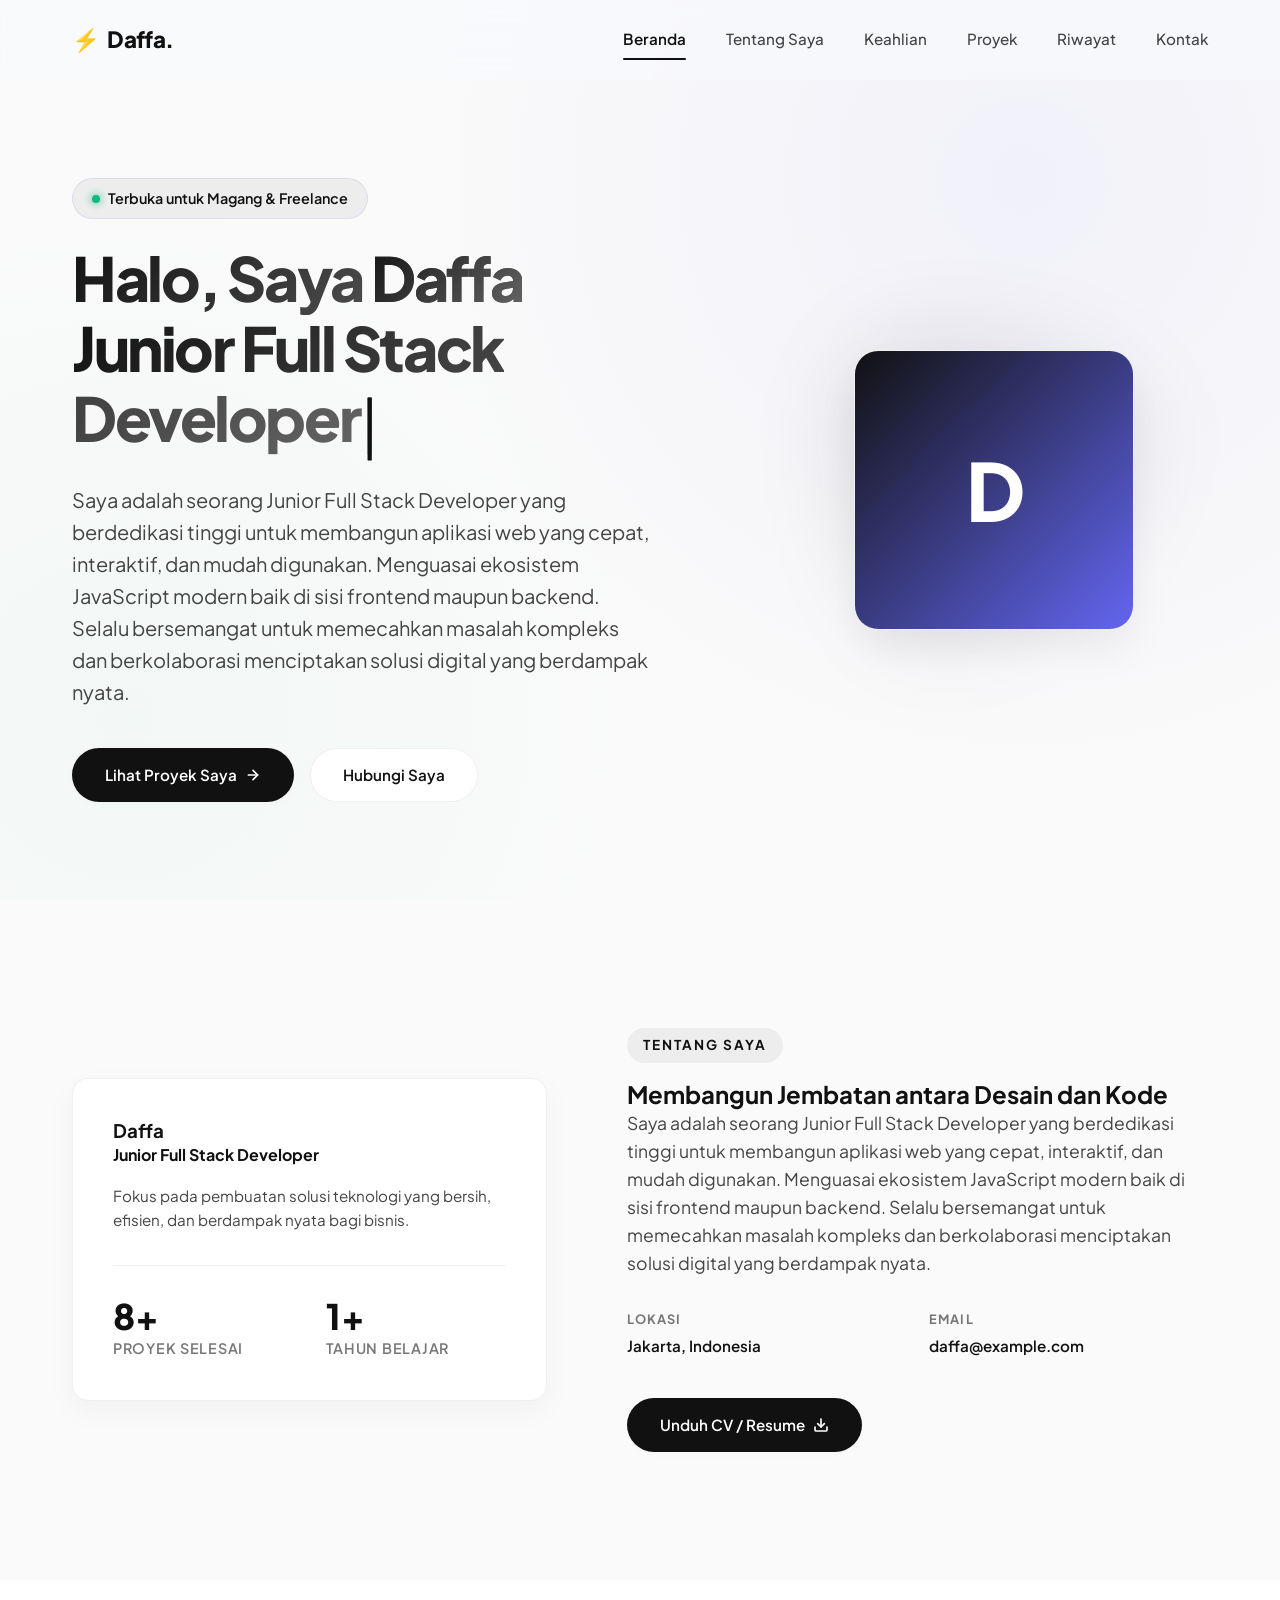
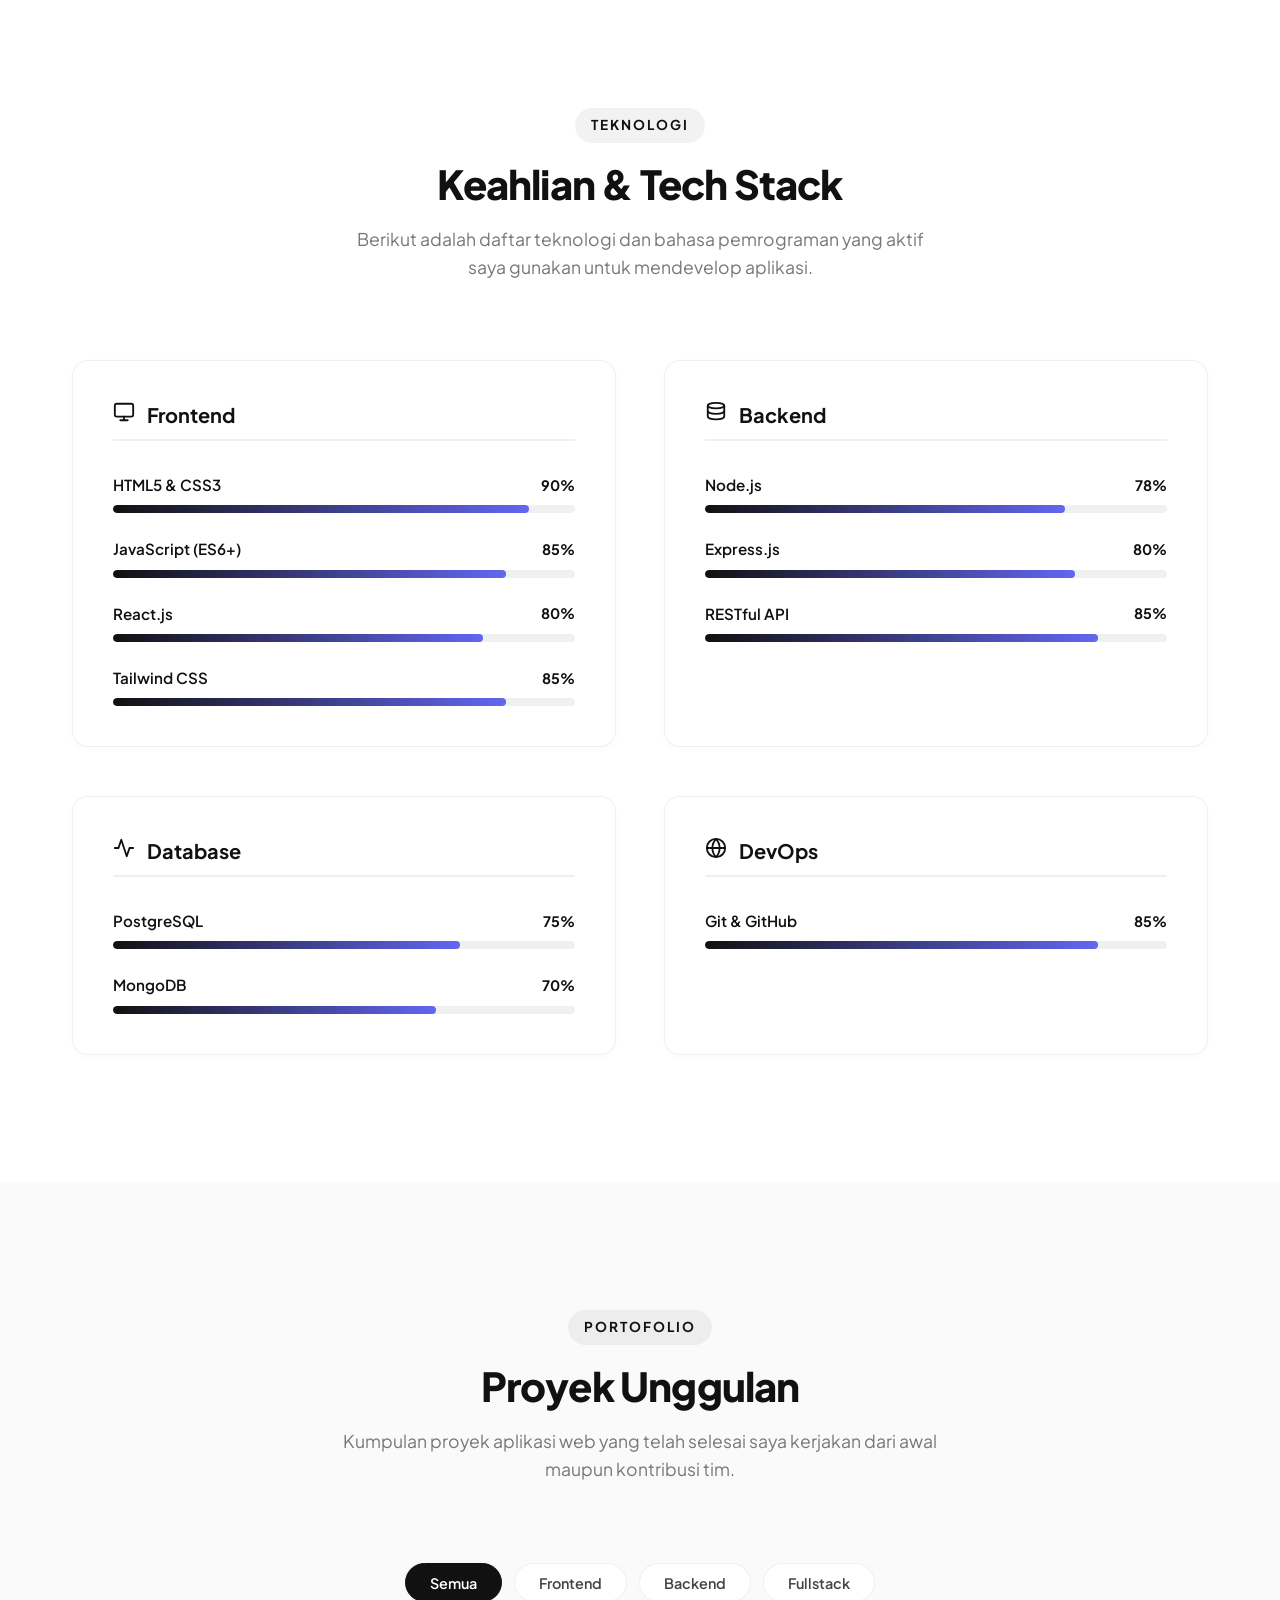
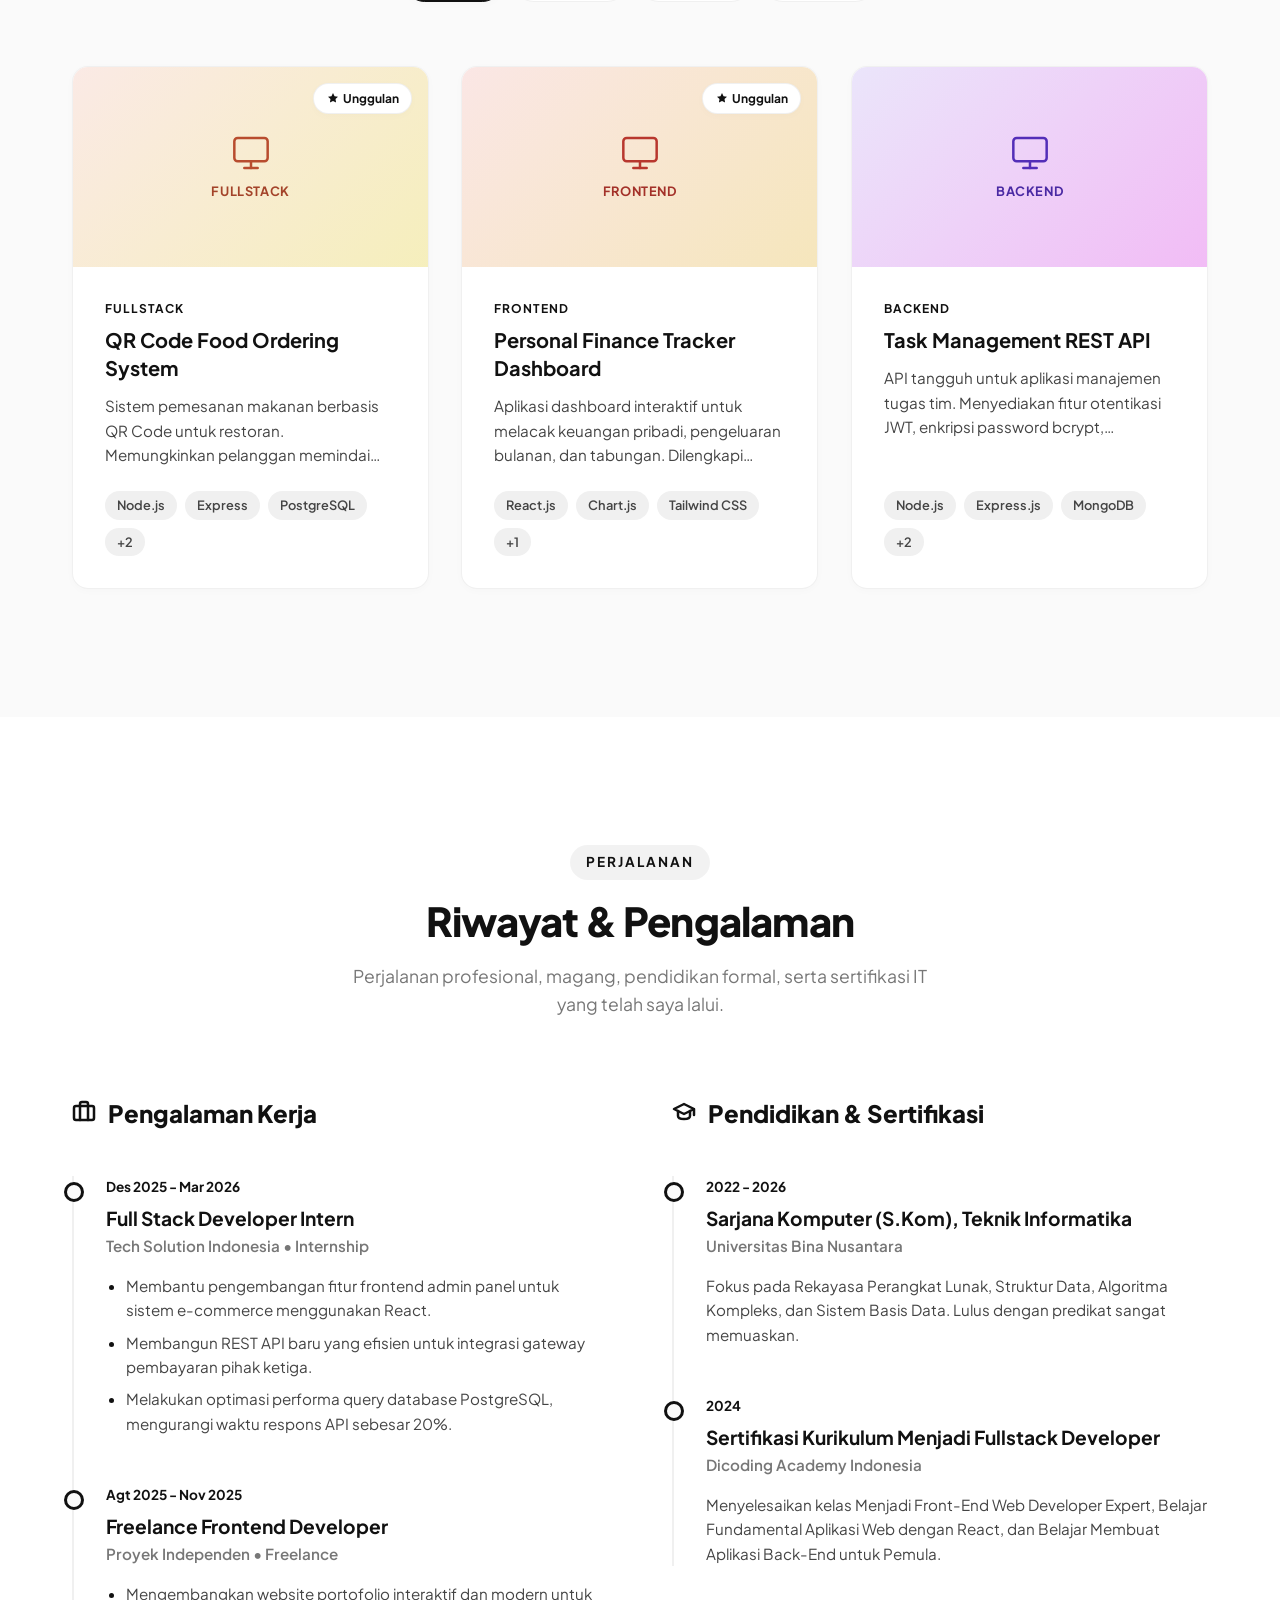
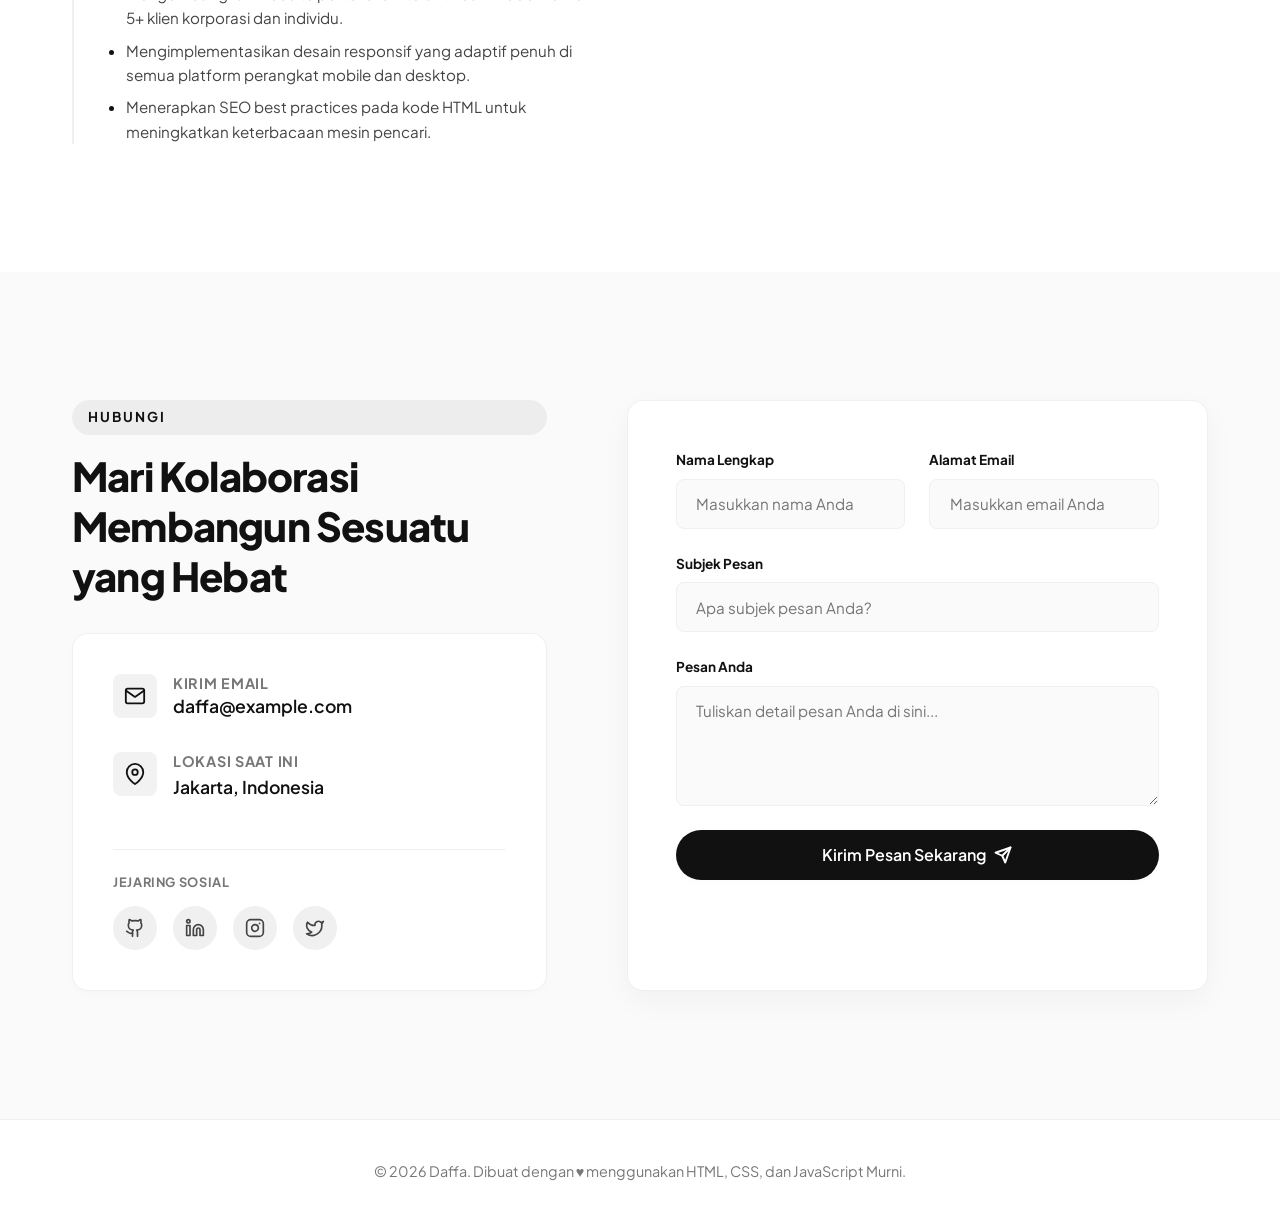
==== commit f4fa9bf5: "feat: enhance typewriter animations and active status glowing badge" ====
--- a/index.html
+++ b/index.html
@@ -27,7 +27,7 @@
   <header class="header" id="header">
     <div class="container">
       <a href="#hero" class="logo" id="nav-logo">
-        ⚡ Daffa<span>.</span>
+        ⚡ <span>Daffa<span>.</span></span>
       </a>
 
       <!-- Desktop Navigation Menu -->
@@ -46,6 +46,10 @@
         <span></span>
         <span></span>
       </button>
+    </div>
+    <!-- Scroll Progress Bar -->
+    <div class="scroll-progress-container">
+      <div class="scroll-progress-bar" id="scroll-progress"></div>
     </div>
   </header>
 
@@ -88,7 +92,7 @@
     <!-- --- ABOUT ME SECTION --- -->
     <section class="section about" id="about">
       <div class="container">
-        <div class="about-visual">
+        <div class="about-visual scroll-reveal">
           <div class="about-card" id="about-card-widget">
             <h3 id="about-name">Daffa</h3>
             <p id="about-title" style="color: var(--accent); font-weight:700; margin-bottom: 1rem;">Junior Full Stack
@@ -108,7 +112,7 @@
           </div>
         </div>
 
-        <div class="about-info">
+        <div class="about-info scroll-reveal stagger-1">
           <span class="section-tag">Tentang Saya</span>
           <h2 class="about-title" id="about-heading-title">Membangun Jembatan antara Desain dan Kode</h2>
           <p class="about-bio" id="about-bio">
@@ -144,7 +148,7 @@
     <!-- --- SKILLS SECTION --- -->
     <section class="section" id="skills" style="background-color: var(--bg-secondary);">
       <div class="container">
-        <div class="section-header">
+        <div class="section-header scroll-reveal">
           <span class="section-tag">Teknologi</span>
           <h2 class="section-title">Keahlian & Tech Stack</h2>
           <p class="section-desc">Berikut adalah daftar teknologi dan bahasa pemrograman yang aktif saya gunakan untuk
@@ -160,7 +164,7 @@
     <!-- --- PROJECTS SECTION --- -->
     <section class="section" id="projects">
       <div class="container">
-        <div class="section-header">
+        <div class="section-header scroll-reveal">
           <span class="section-tag">Portofolio</span>
           <h2 class="section-title">Proyek Unggulan</h2>
           <p class="section-desc">Kumpulan proyek aplikasi web yang telah selesai saya kerjakan dari awal maupun
@@ -185,7 +189,7 @@
     <!-- --- EXPERIENCE & EDUCATION --- -->
     <section class="section" id="timeline" style="background-color: var(--bg-secondary);">
       <div class="container">
-        <div class="section-header">
+        <div class="section-header scroll-reveal">
           <span class="section-tag">Perjalanan</span>
           <h2 class="section-title">Riwayat & Pengalaman</h2>
           <p class="section-desc">Perjalanan profesional, magang, pendidikan formal, serta sertifikasi IT yang telah
@@ -233,7 +237,7 @@
     <!-- --- CONTACT SECTION --- -->
     <section class="section contact" id="contact">
       <div class="container">
-        <div class="contact-info">
+        <div class="contact-info scroll-reveal">
           <span class="section-tag">Hubungi</span>
           <h2 class="section-title" style="text-align: left; margin-bottom: 2rem;">Mari Kolaborasi Membangun Sesuatu
             yang Hebat</h2>
@@ -282,7 +286,7 @@
         </div>
 
         <!-- Contact Form Card -->
-        <div class="contact-form-container">
+        <div class="contact-form-container scroll-reveal stagger-1">
           <form id="contact-form">
             <div class="form-group-row">
               <div class="form-group">
--- a/assets/css/styles.css
+++ b/assets/css/styles.css
@@ -17,7 +17,7 @@
   --accent-light: rgba(17, 17, 17, 0.05); /* Very light grey accent bg */
   --accent-glow: rgba(17, 17, 17, 0.1);
   
-  --success: #111111;           /* Keep success minimal */
+  --success: #10b981;           /* Premium emerald green for active status indicator */
   --warning: #777777;           
   --danger: #ff3333;            /* Extremely subtle red for warnings if needed */
   
@@ -1309,4 +1309,74 @@
     opacity: 1;
     transform: translateY(0);
   }
+}
+
+/* --- SCROLL PROGRESS BAR --- */
+.scroll-progress-container {
+  position: absolute;
+  bottom: 0;
+  left: 0;
+  width: 100%;
+  height: 3px;
+  background-color: transparent;
+  z-index: 1001;
+}
+
+.scroll-progress-bar {
+  height: 100%;
+  width: 0%;
+  background: linear-gradient(90deg, var(--accent) 0%, #6366f1 100%);
+  transition: width 0.1s ease-out;
+}
+
+/* --- MICRO-INTERACTIONS AND HOVER LIFTS --- */
+.project-card, .skills-card, .contact-card, .about-card {
+  transition: transform var(--transition-normal), box-shadow var(--transition-normal), border-color var(--transition-normal);
+}
+
+.project-card:hover, .skills-card:hover {
+  transform: translateY(-8px) scale(1.01);
+  border-color: rgba(17, 17, 17, 0.15);
+  box-shadow: 0 20px 40px rgba(0, 0, 0, 0.08);
+}
+
+.btn {
+  position: relative;
+  overflow: hidden;
+  z-index: 1;
+}
+
+.btn::after {
+  content: '';
+  position: absolute;
+  top: 0;
+  left: 0;
+  width: 100%;
+  height: 100%;
+  background: rgba(255, 255, 255, 0.1);
+  transform: scaleX(0);
+  transform-origin: right;
+  transition: transform 0.4s cubic-bezier(0.16, 1, 0.3, 1);
+  z-index: -1;
+}
+
+.btn:hover::after {
+  transform: scaleX(1);
+  transform-origin: left;
+}
+
+/* --- TYPEWRITER CURSOR EFFECT --- */
+.typewriter-cursor {
+  display: inline-block;
+  color: var(--accent);
+  margin-left: 2px;
+  font-weight: 300;
+  -webkit-text-fill-color: var(--accent) !important;
+  vertical-align: middle;
+  animation: typewriter-blink 0.8s step-end infinite;
+}
+
+@keyframes typewriter-blink {
+  from, to { opacity: 0 }
+  50% { opacity: 1 }
 }
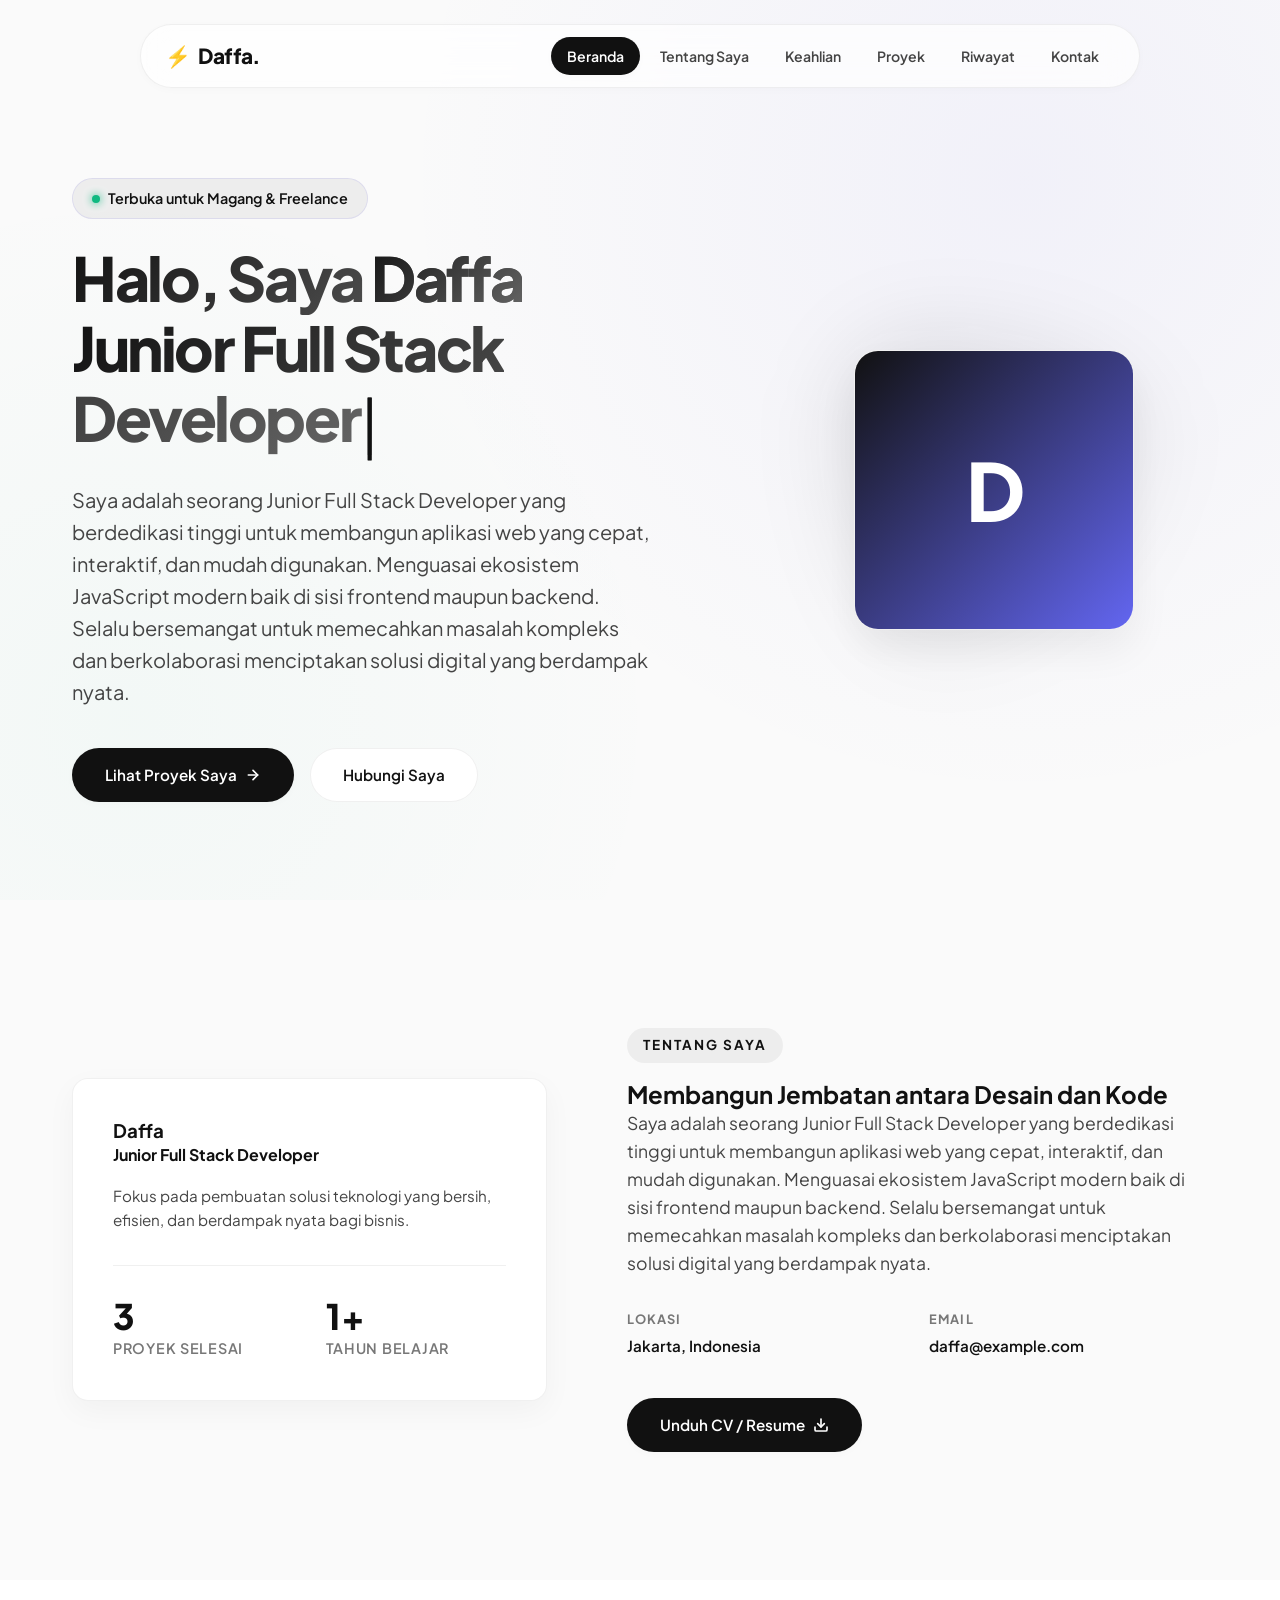
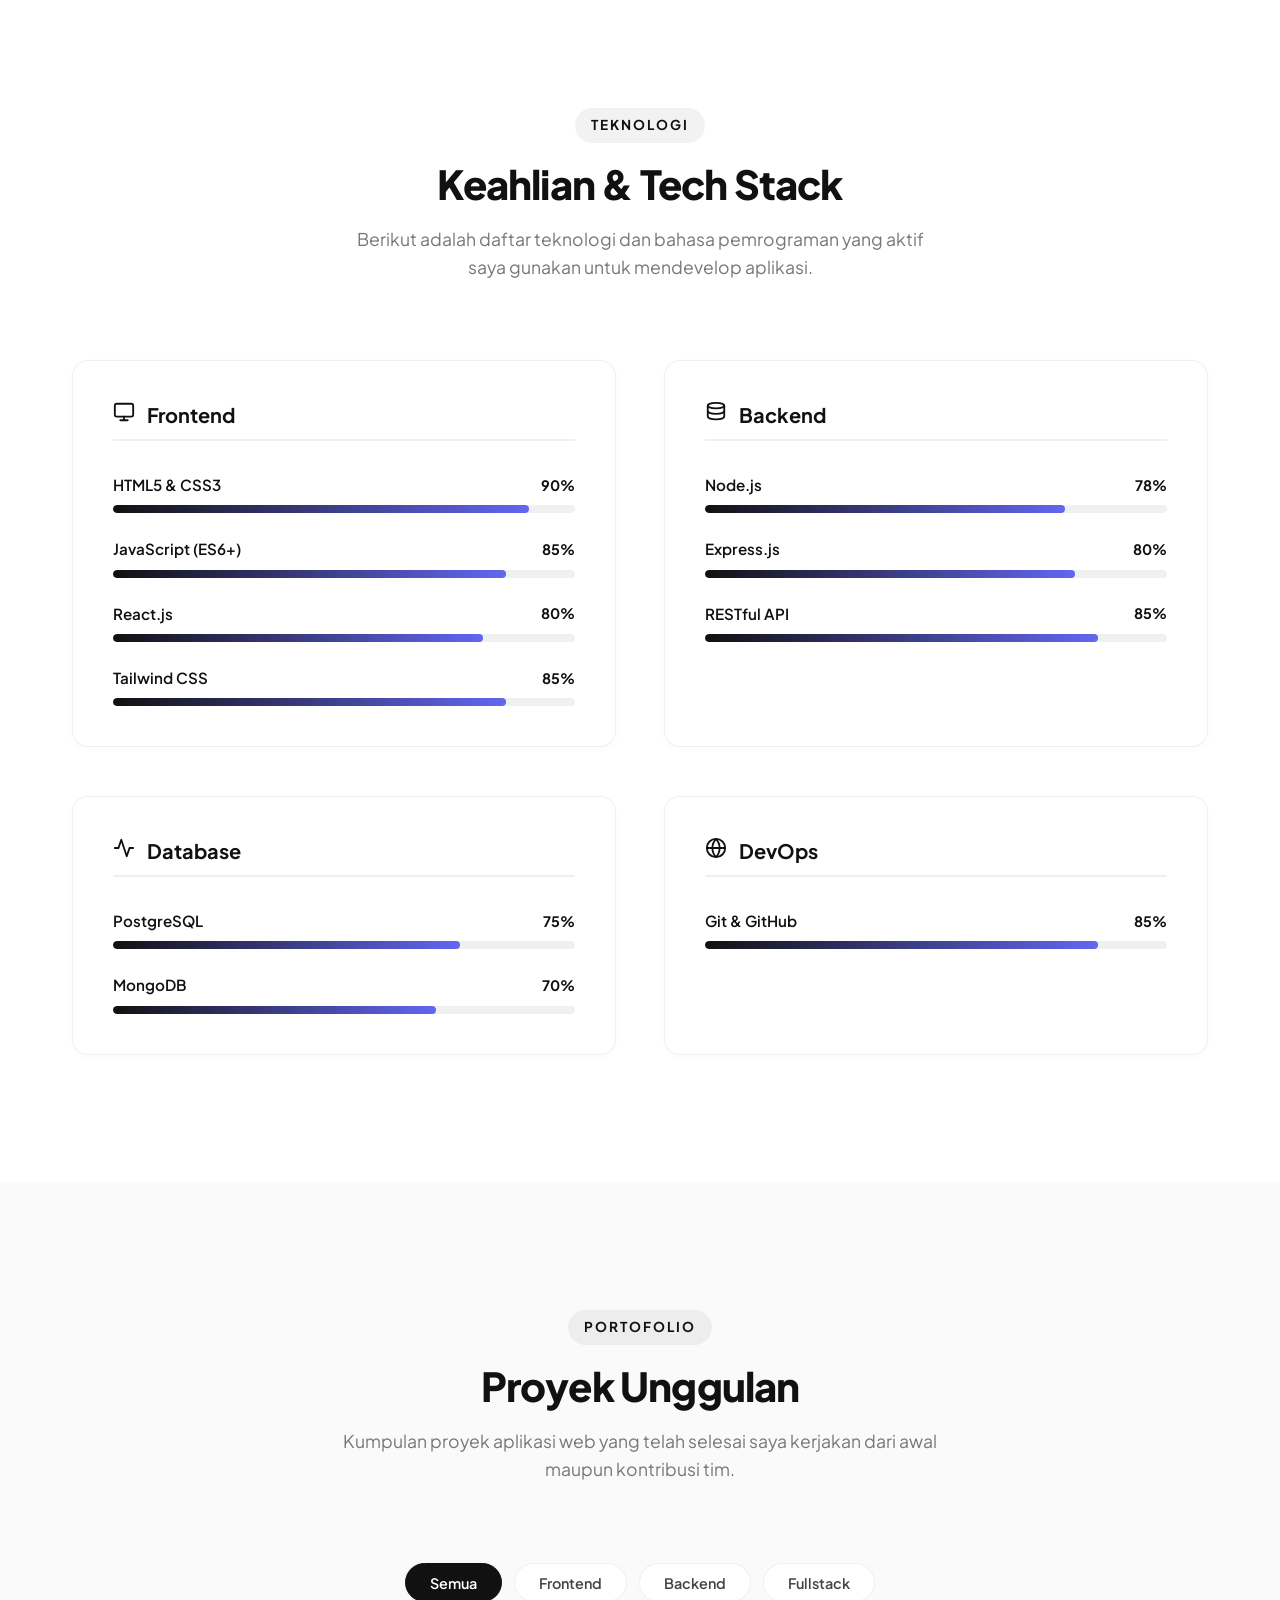
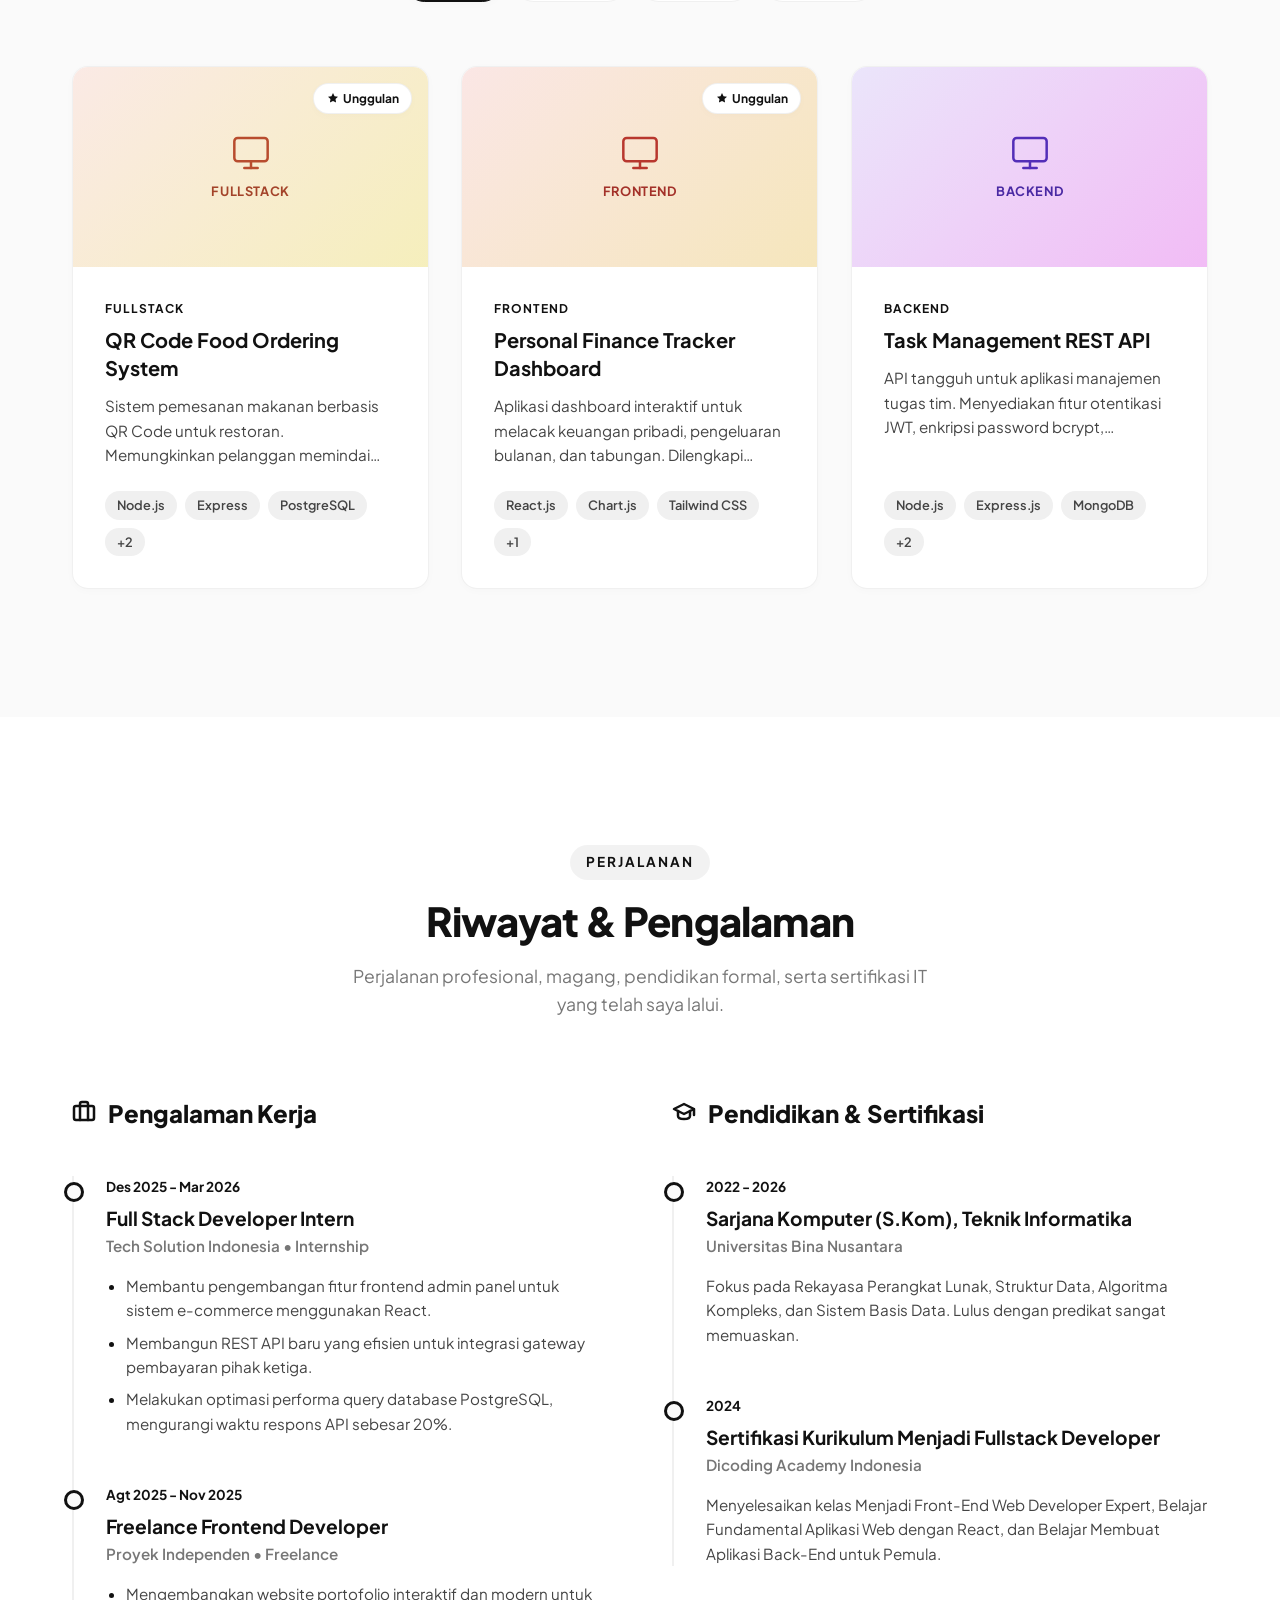
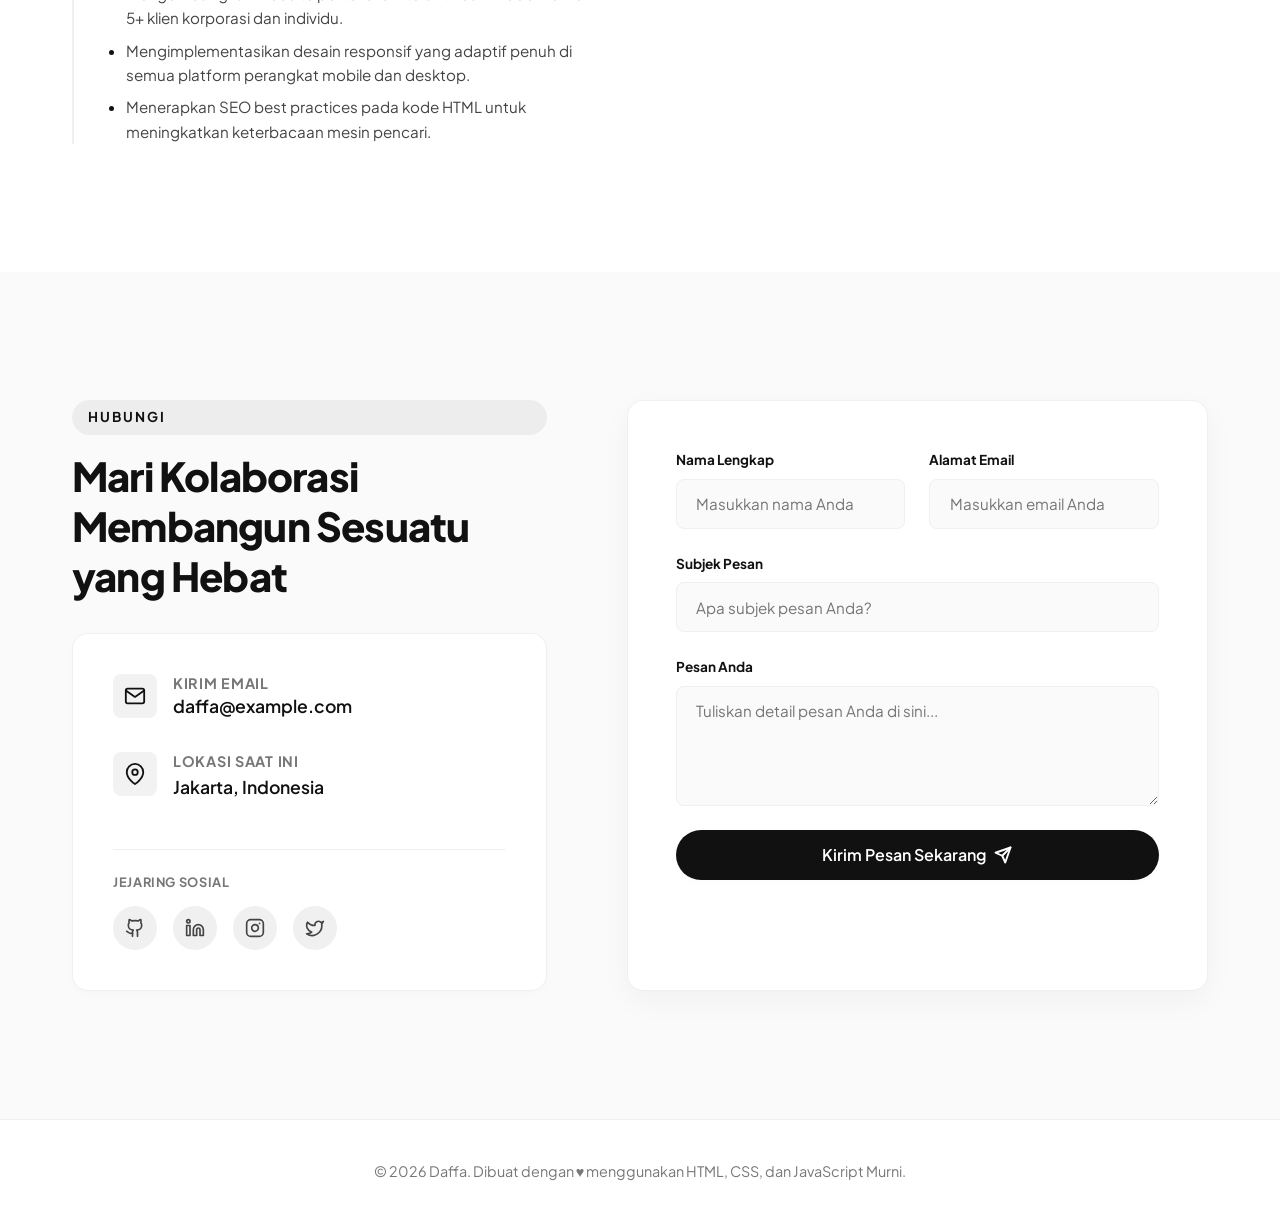
==== commit 7bdeac70: "feat: make project count dynamic and add years of learning control in admin panel" ====
--- a/index.html
+++ b/index.html
@@ -27,7 +27,7 @@
   <header class="header" id="header">
     <div class="container">
       <a href="#hero" class="logo" id="nav-logo">
-        ⚡ <span>Daffa<span>.</span></span>
+        <span class="logo-icon">⚡</span> <span>Daffa<span>.</span></span>
       </a>
 
       <!-- Desktop Navigation Menu -->
@@ -47,10 +47,17 @@
         <span></span>
       </button>
     </div>
-    <!-- Scroll Progress Bar -->
-    <div class="scroll-progress-container">
-      <div class="scroll-progress-bar" id="scroll-progress"></div>
-    </div>
+    <!-- SVG Border Progress -->
+    <svg class="header-border-svg" id="header-border-svg">
+      <defs>
+        <linearGradient id="header-border-grad" x1="0%" y1="0%" x2="100%" y2="0%">
+          <stop offset="0%" stop-color="#111111" />
+          <stop offset="50%" stop-color="#3b82f6" />
+          <stop offset="100%" stop-color="#6366f1" />
+        </linearGradient>
+      </defs>
+      <rect class="header-border-rect" id="header-border-rect" rx="32" ry="32" x="1" y="1" width="calc(100% - 2px)" height="calc(100% - 2px)" fill="none" stroke="url(#header-border-grad)" stroke-width="2" />
+    </svg>
   </header>
 
   <main>
--- a/assets/css/styles.css
+++ b/assets/css/styles.css
@@ -189,23 +189,27 @@
 /* --- NAVIGATION HEADER --- */
 .header {
   position: fixed;
-  top: 0;
-  left: 0;
-  right: 0;
-  height: var(--header-height);
-  background-color: rgba(248, 250, 252, 0.7);
-  /* Transparent bg matching bg-primary */
+  top: 1.5rem;
+  left: 50%;
+  transform: translateX(-50%);
+  width: 90%;
+  max-width: 1000px;
+  height: 64px;
+  background-color: rgba(255, 255, 255, 0.7);
   backdrop-filter: blur(16px);
   -webkit-backdrop-filter: blur(16px);
-  border-bottom: 1px solid transparent;
+  border: 1px solid var(--border-light);
+  border-radius: var(--radius-pill);
   z-index: 1000;
-  transition: var(--transition-normal);
+  transition: all var(--transition-normal);
+  box-shadow: var(--shadow-sm);
 }
 
 .header.scrolled {
-  background-color: rgba(255, 255, 255, 0.8);
-  border-bottom: 1px solid var(--border-light);
-  box-shadow: var(--shadow-sm);
+  top: 1rem;
+  background-color: rgba(255, 255, 255, 0.85);
+  box-shadow: var(--shadow-md);
+  border-color: rgba(0, 0, 0, 0.08);
 }
 
 .header .container {
@@ -213,60 +217,68 @@
   justify-content: space-between;
   align-items: center;
   height: 100%;
+  width: 100%;
+  max-width: 100%;
+  padding: 0 1.5rem;
 }
 
 .logo {
-  font-size: 1.4rem;
+  font-size: 1.3rem;
   font-weight: 800;
   letter-spacing: -0.03em;
   color: var(--text-primary);
   display: flex;
   align-items: center;
   gap: 0.5rem;
+  transition: var(--transition-fast);
+}
+
+.logo:hover {
+  transform: scale(1.02);
 }
 
 .logo span {
   color: var(--accent);
 }
 
+.logo-icon {
+  display: inline-block;
+  transition: transform 0.4s cubic-bezier(0.175, 0.885, 0.32, 1.275);
+}
+
+.logo:hover .logo-icon {
+  transform: scale(1.2) rotate(15deg);
+}
+
 .nav-menu {
   display: flex;
   align-items: center;
-  gap: 2.5rem;
+  gap: 0.25rem;
 }
 
 .nav-link {
-  font-weight: 500;
-  font-size: 0.95rem;
+  font-weight: 600;
+  font-size: 0.88rem;
   color: var(--text-secondary);
-  position: relative;
-  padding: 0.5rem 0;
+  padding: 0.5rem 1rem;
+  border-radius: var(--radius-pill);
+  transition: var(--transition-fast);
 }
 
 .nav-link:hover {
   color: var(--text-primary);
-}
-
-/* Active Indicator Line */
+  background-color: var(--accent-light);
+}
+
+/* Active Capsule background indicator */
+.nav-link.active {
+  color: #ffffff;
+  background-color: var(--accent);
+  box-shadow: var(--shadow-sm);
+}
+
 .nav-link::after {
-  content: '';
-  position: absolute;
-  bottom: 0;
-  left: 0;
-  width: 0;
-  height: 2px;
-  background-color: var(--accent);
-  transition: var(--transition-fast);
-  border-radius: var(--radius-pill);
-}
-
-.nav-link.active {
-  color: var(--accent);
-  font-weight: 600;
-}
-
-.nav-link.active::after {
-  width: 100%;
+  display: none;
 }
 
 .nav-toggle {
@@ -994,6 +1006,13 @@
   display: block;
 }
 
+.form-alert.error {
+  background-color: rgba(255, 51, 51, 0.08);
+  border: 1px solid rgba(255, 51, 51, 0.15);
+  color: var(--danger);
+  display: block;
+}
+
 /* --- FOOTER --- */
 .footer {
   border-top: 1px solid var(--border-light);
@@ -1168,6 +1187,29 @@
 @media (max-width: 768px) {
   :root {
     --header-height: 70px;
+  }
+
+  .header {
+    top: 0;
+    left: 0;
+    right: 0;
+    width: 100%;
+    max-width: 100%;
+    transform: none;
+    border-radius: 0;
+    border-left: none;
+    border-right: none;
+    border-top: none;
+    height: var(--header-height);
+  }
+
+  .header.scrolled {
+    top: 0;
+  }
+
+  .header-border-rect {
+    rx: 0;
+    ry: 0;
   }
 
   .section {
@@ -1311,22 +1353,22 @@
   }
 }
 
-/* --- SCROLL PROGRESS BAR --- */
-.scroll-progress-container {
+/* --- SCROLL PROGRESS BORDER --- */
+.header-border-svg {
   position: absolute;
-  bottom: 0;
+  top: 0;
   left: 0;
   width: 100%;
-  height: 3px;
-  background-color: transparent;
-  z-index: 1001;
-}
-
-.scroll-progress-bar {
   height: 100%;
-  width: 0%;
-  background: linear-gradient(90deg, var(--accent) 0%, #6366f1 100%);
-  transition: width 0.1s ease-out;
+  pointer-events: none;
+  border-radius: var(--radius-pill);
+  overflow: visible;
+}
+
+.header-border-rect {
+  stroke-dasharray: 2000;
+  stroke-dashoffset: 2000;
+  transition: stroke-dashoffset 0.1s ease-out;
 }
 
 /* --- MICRO-INTERACTIONS AND HOVER LIFTS --- */
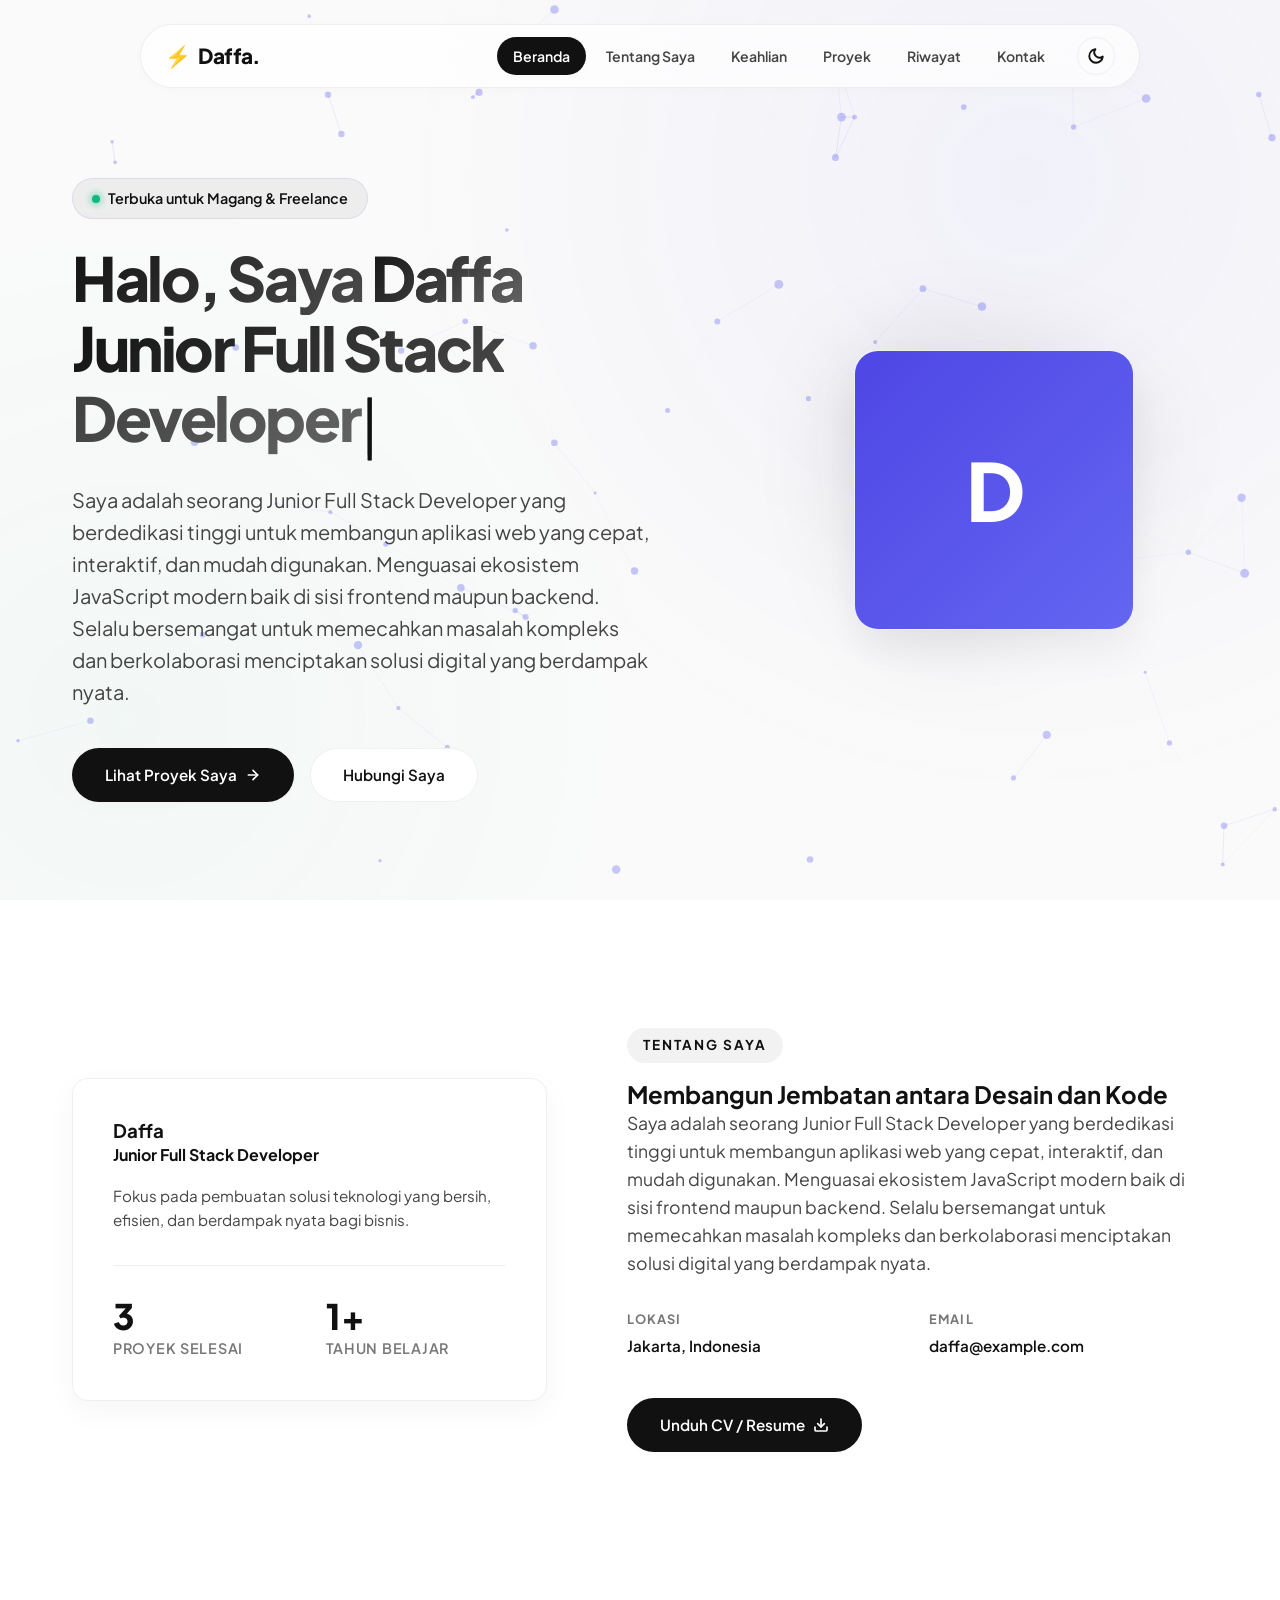
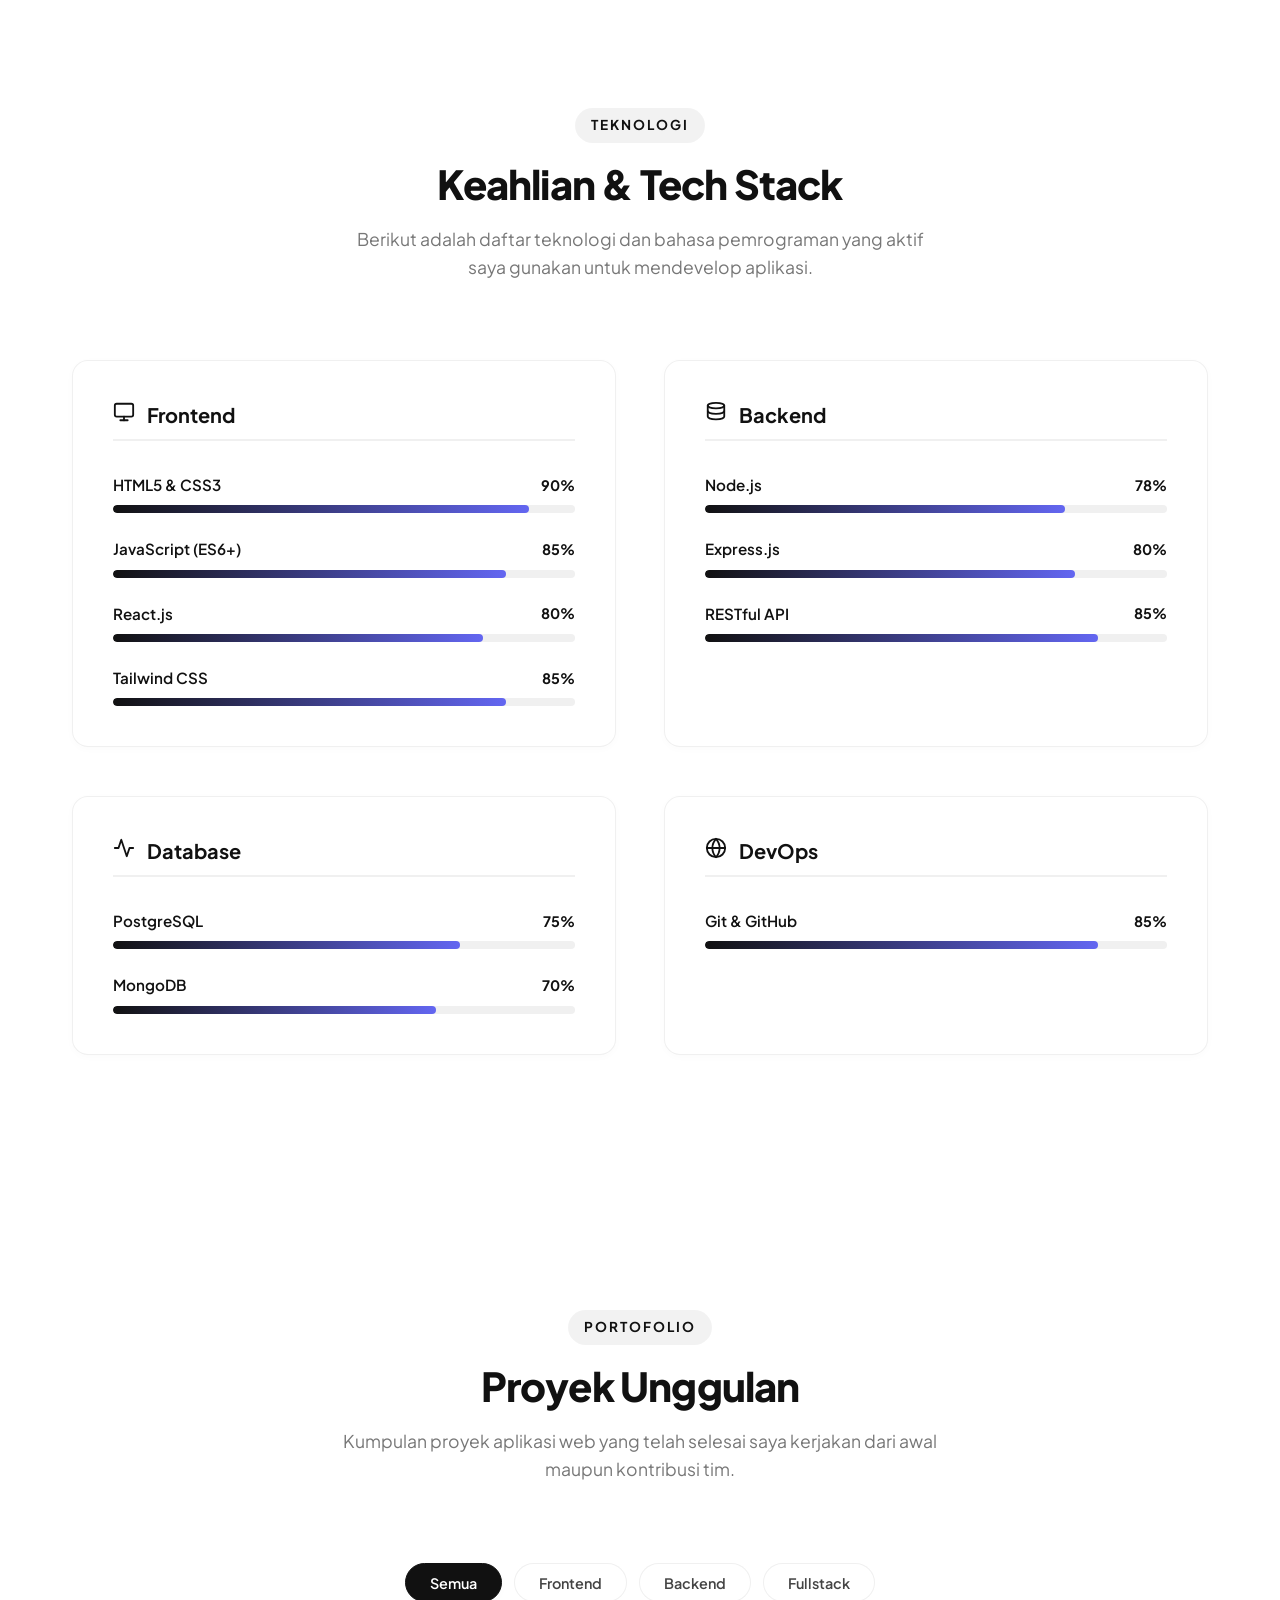
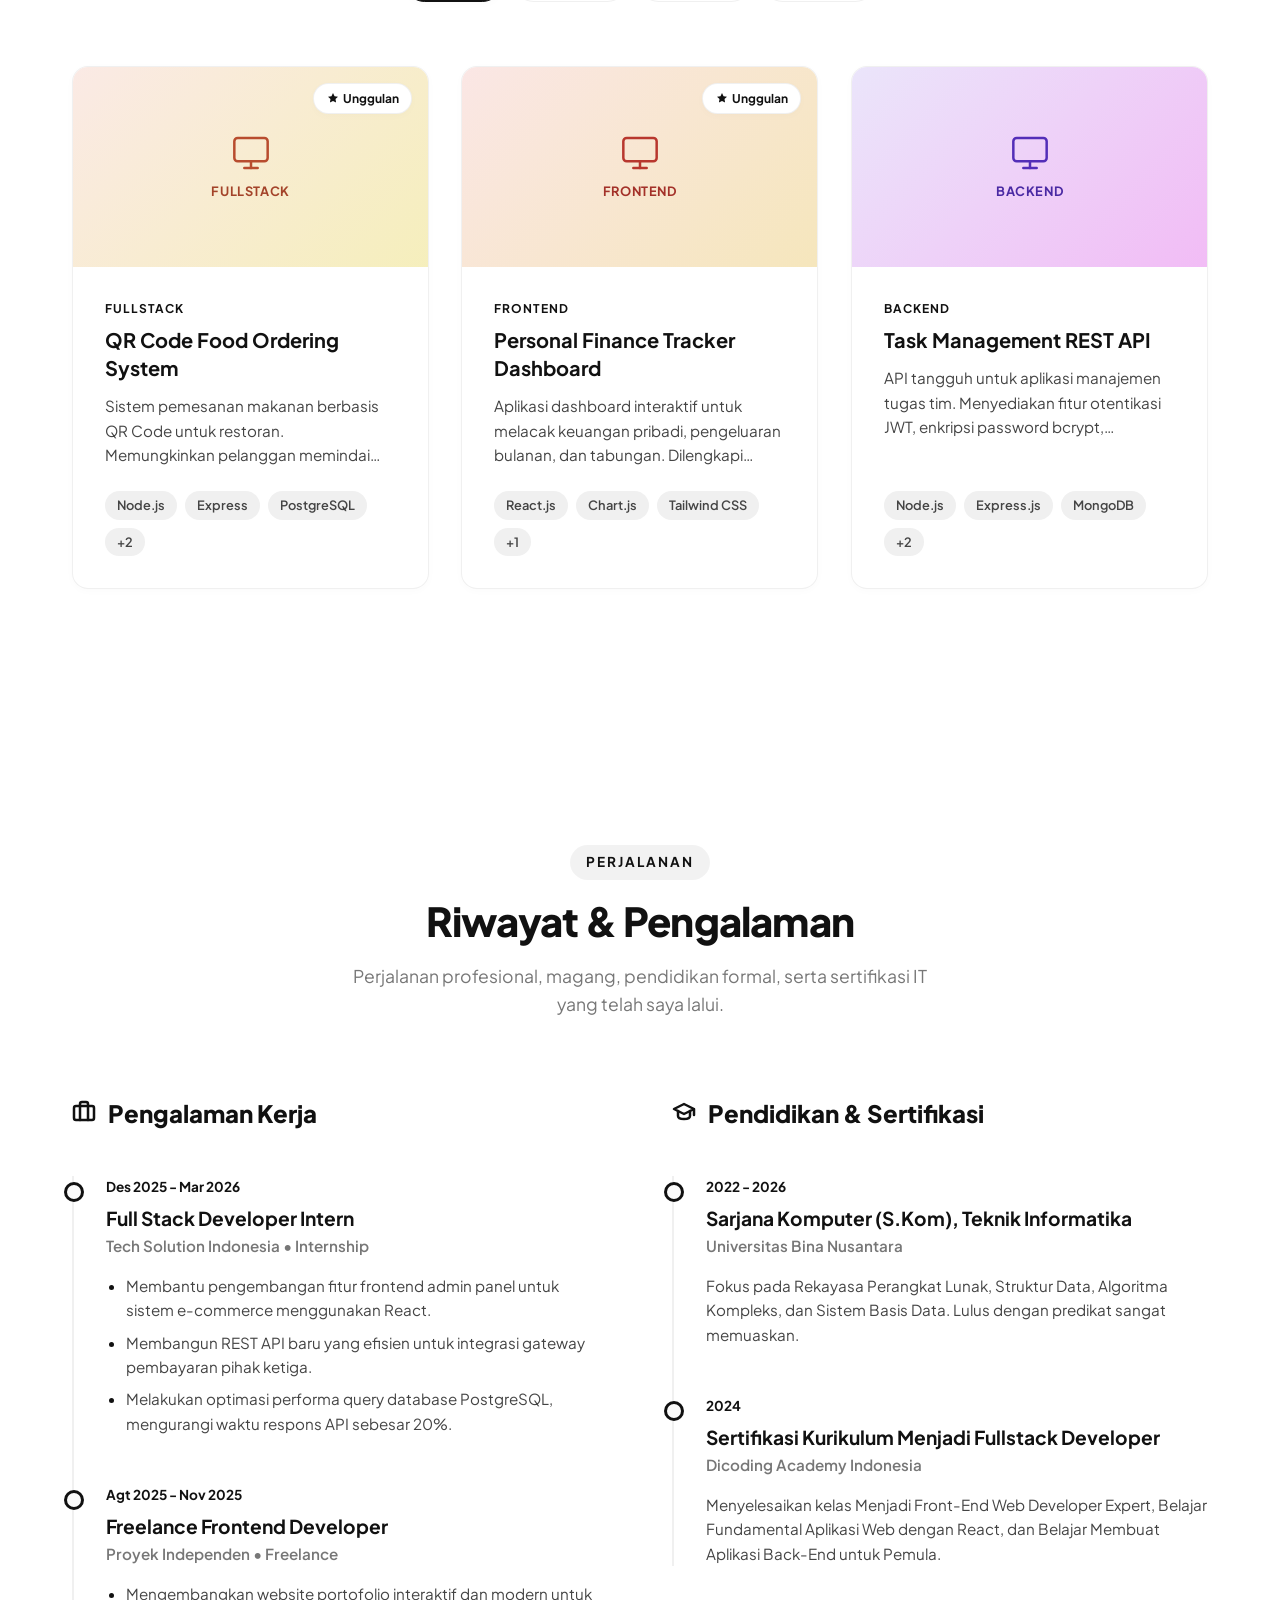
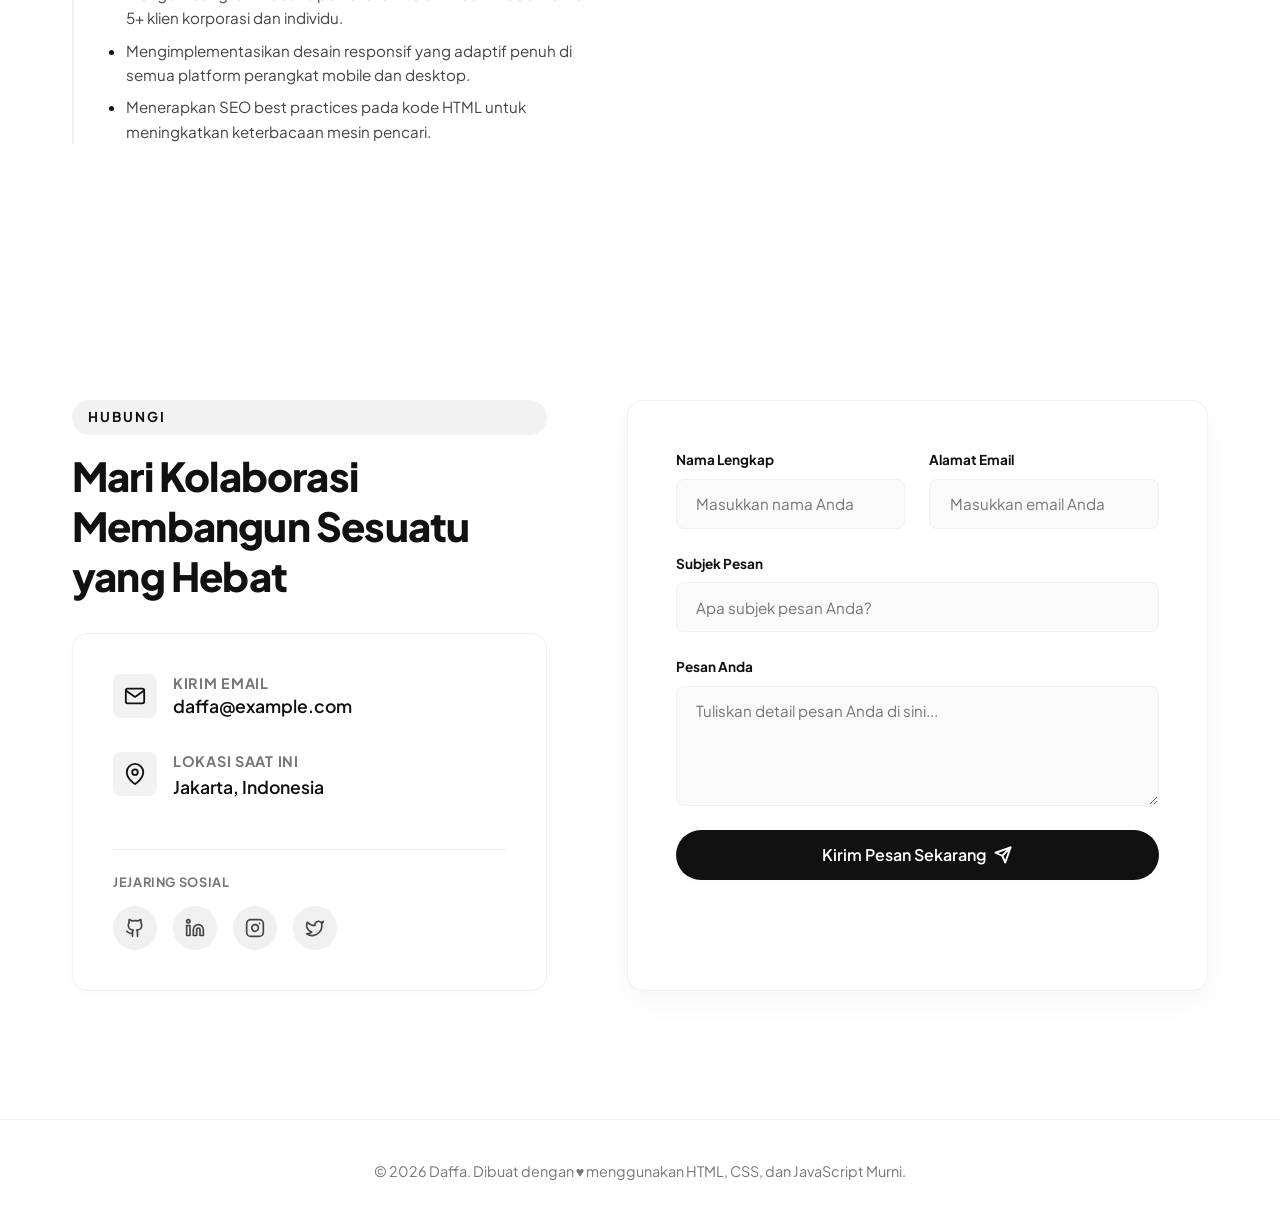
==== commit 76a411fa: "feat: add dark mode toggle, interactive particle background, and premium micro-interactions (3D tilt" ====
--- a/index.html
+++ b/index.html
@@ -2,6 +2,16 @@
 <html lang="id">
 
 <head>
+  <script>
+    (function() {
+      try {
+        const theme = localStorage.getItem("daffa_portfolio_theme");
+        if (theme === "dark" || (!theme && window.matchMedia("(prefers-color-scheme: dark)").matches)) {
+          document.documentElement.classList.add("dark-mode");
+        }
+      } catch (e) {}
+    })();
+  </script>
   <meta charset="UTF-8">
   <meta name="viewport" content="width=device-width, initial-scale=1.0">
   <title>Daffa | Junior Full Stack Developer Portfolio</title>
@@ -22,6 +32,12 @@
 </head>
 
 <body>
+  <!-- Interactive Canvas Background -->
+  <canvas id="interactive-bg"></canvas>
+
+  <!-- Custom Cursor Elements -->
+  <div class="custom-cursor-dot" id="custom-cursor-dot"></div>
+  <div class="custom-cursor-outline" id="custom-cursor-outline"></div>
 
   <!-- --- HEADER & NAVIGATION --- -->
   <header class="header" id="header">
@@ -39,6 +55,14 @@
         <a href="#timeline" class="nav-link" id="link-timeline">Riwayat</a>
         <a href="#contact" class="nav-link" id="link-contact">Kontak</a>
       </nav>
+
+      <!-- Theme Toggle -->
+      <button class="theme-toggle" id="theme-toggle" aria-label="Ubah Tema">
+        <!-- Sun Icon (visible in dark mode) -->
+        <svg class="sun-icon" xmlns="http://www.w3.org/2000/svg" width="18" height="18" viewBox="0 0 24 24" fill="none" stroke="currentColor" stroke-width="2.5" stroke-linecap="round" stroke-linejoin="round"><circle cx="12" cy="12" r="5"></circle><line x1="12" y1="1" x2="12" y2="3"></line><line x1="12" y1="21" x2="12" y2="23"></line><line x1="4.22" y1="4.22" x2="5.64" y2="5.64"></line><line x1="18.36" y1="18.36" x2="19.78" y2="19.78"></line><line x1="1" y1="12" x2="3" y2="12"></line><line x1="21" y1="12" x2="23" y2="12"></line><line x1="4.22" y1="19.78" x2="5.64" y2="18.36"></line><line x1="18.36" y1="5.64" x2="19.78" y2="4.22"></line></svg>
+        <!-- Moon Icon (visible in light mode) -->
+        <svg class="moon-icon" xmlns="http://www.w3.org/2000/svg" width="18" height="18" viewBox="0 0 24 24" fill="none" stroke="currentColor" stroke-width="2.5" stroke-linecap="round" stroke-linejoin="round"><path d="M21 12.79A9 9 0 1 1 11.21 3 7 7 0 0 0 21 12.79z"></path></svg>
+      </button>
 
       <!-- Mobile Nav Hamburger Button -->
       <button class="nav-toggle" id="nav-toggle" aria-label="Toggle Menu">
@@ -153,7 +177,7 @@
     </section>
 
     <!-- --- SKILLS SECTION --- -->
-    <section class="section" id="skills" style="background-color: var(--bg-secondary);">
+    <section class="section" id="skills">
       <div class="container">
         <div class="section-header scroll-reveal">
           <span class="section-tag">Teknologi</span>
@@ -194,7 +218,7 @@
     </section>
 
     <!-- --- EXPERIENCE & EDUCATION --- -->
-    <section class="section" id="timeline" style="background-color: var(--bg-secondary);">
+    <section class="section" id="timeline">
       <div class="container">
         <div class="section-header scroll-reveal">
           <span class="section-tag">Perjalanan</span>
--- a/assets/css/styles.css
+++ b/assets/css/styles.css
@@ -44,6 +44,35 @@
   /* Layout Sizing */
   --header-height: 80px;
   --max-width: 1200px;
+  --hero-gradient-start: #111111;
+  --hero-gradient-end: #666666;
+}
+
+/* --- DARK THEME COLOR TOKENS --- */
+html.dark-mode,
+body.dark-mode {
+  --bg-primary: #0b0f19;        /* Deep midnight dark blue/black canvas */
+  --bg-secondary: #111827;      /* Dark slate grey for layers and cards */
+  --bg-tertiary: #1f2937;       /* Lighter slate grey for borders/hover */
+  
+  --text-primary: #f9fafb;      /* High contrast off-white */
+  --text-secondary: #d1d5db;    /* Cool grey for body readability */
+  --text-muted: #9ca3af;        /* Medium cool grey for labels */
+  --text-light: #374151;        /* Dark grey for thin borders */
+  
+  --accent: #f9fafb;            /* High contrast off-white for accents */
+  --accent-hover: #e5e7eb;      /* Cool grey hover */
+  --accent-light: rgba(249, 250, 251, 0.08); /* Very light grey accent bg */
+  --accent-glow: rgba(249, 250, 251, 0.15);
+  
+  --border-light: rgba(255, 255, 255, 0.07);
+  --border-focus: rgba(249, 250, 251, 0.4);
+  --shadow-sm: 0 2px 8px rgba(0, 0, 0, 0.2);
+  --shadow-md: 0 10px 30px rgba(0, 0, 0, 0.3);
+  --shadow-lg: 0 20px 40px rgba(0, 0, 0, 0.4);
+  --shadow-glow: 0 0 15px rgba(255, 255, 255, 0.05);
+  --hero-gradient-start: #ffffff;
+  --hero-gradient-end: #a1a1aa;
 }
 
 /* --- RESET & BASIC STYLES --- */
@@ -60,11 +89,24 @@
 
 body {
   font-family: var(--font-main);
-  background-color: var(--bg-primary);
+  background-color: transparent;
   color: var(--text-secondary);
   line-height: 1.6;
   -webkit-font-smoothing: antialiased;
   overflow-x: hidden;
+  transition: background-color var(--transition-normal), color var(--transition-normal);
+}
+
+/* --- INTERACTIVE BACKGROUND CANVAS --- */
+#interactive-bg {
+  position: fixed;
+  top: 0;
+  left: 0;
+  width: 100%;
+  height: 100%;
+  z-index: -2;
+  pointer-events: none;
+  background-color: var(--bg-primary);
 }
 
 /* Typography elements */
@@ -164,13 +206,12 @@
 
 .btn-primary {
   background-color: var(--accent);
-  color: #ffffff;
+  color: var(--bg-secondary);
   box-shadow: var(--shadow-sm);
 }
 
 .btn-primary:hover {
   background-color: var(--accent-hover);
-  transform: translateY(-2px);
   box-shadow: var(--shadow-glow);
 }
 
@@ -182,7 +223,6 @@
 
 .btn-secondary:hover {
   background-color: var(--bg-tertiary);
-  transform: translateY(-2px);
   box-shadow: var(--shadow-sm);
 }
 
@@ -254,6 +294,99 @@
   display: flex;
   align-items: center;
   gap: 0.25rem;
+  margin-left: auto; /* Push menu to the right on desktop */
+}
+
+/* --- THEME TOGGLE SWITCH --- */
+.theme-toggle {
+  background: none;
+  border: 1px solid var(--border-light);
+  color: var(--text-primary);
+  width: 38px;
+  height: 38px;
+  border-radius: 50%;
+  cursor: pointer;
+  display: flex;
+  align-items: center;
+  justify-content: center;
+  transition: var(--transition-fast);
+  margin-left: 1rem;
+  flex-shrink: 0;
+  z-index: 1001;
+  position: relative;
+  overflow: hidden;
+}
+
+.theme-toggle:hover {
+  background-color: var(--accent-light);
+  border-color: var(--border-focus);
+  transform: scale(1.05);
+}
+
+.theme-toggle .sun-icon,
+.theme-toggle .moon-icon {
+  position: absolute;
+  transition: opacity 0.2s ease, transform 0.25s cubic-bezier(0.16, 1, 0.3, 1);
+}
+
+.theme-toggle .sun-icon {
+  opacity: 0;
+  transform: scale(0.8) rotate(-20deg);
+}
+.theme-toggle .moon-icon {
+  opacity: 1;
+  transform: scale(1) rotate(0deg);
+}
+
+body.dark-mode .theme-toggle .sun-icon {
+  opacity: 1;
+  transform: scale(1) rotate(0deg);
+}
+body.dark-mode .theme-toggle .moon-icon {
+  opacity: 0;
+  transform: scale(0.8) rotate(20deg);
+}
+
+/* Header Dark Mode overrides */
+body.dark-mode .header {
+  background-color: rgba(17, 24, 39, 0.7);
+  border-color: var(--border-light);
+}
+
+body.dark-mode .header.scrolled {
+  background-color: rgba(17, 24, 39, 0.85);
+  border-color: rgba(255, 255, 255, 0.08);
+}
+
+html.theme-switching,
+html.theme-switching body,
+html.theme-switching #interactive-bg,
+html.theme-switching .header,
+html.theme-switching .header.scrolled,
+html.theme-switching .theme-toggle,
+html.theme-switching .nav-menu,
+html.theme-switching .glass-card,
+html.theme-switching .project-card,
+html.theme-switching .timeline-content,
+html.theme-switching .skill-item,
+html.theme-switching .filter-chip,
+html.theme-switching .contact-form,
+html.theme-switching .modal-content,
+html.theme-switching input,
+html.theme-switching textarea,
+html.theme-switching select,
+html.theme-switching button {
+  transition:
+    background-color 0.28s ease,
+    color 0.28s ease,
+    border-color 0.28s ease,
+    box-shadow 0.28s ease;
+}
+
+@media (max-width: 768px) {
+  .theme-toggle {
+    margin-left: auto; /* Push toggle to the right next to hamburger on mobile */
+  }
 }
 
 .nav-link {
@@ -272,7 +405,7 @@
 
 /* Active Capsule background indicator */
 .nav-link.active {
-  color: #ffffff;
+  color: var(--bg-secondary);
   background-color: var(--accent);
   box-shadow: var(--shadow-sm);
 }
@@ -356,7 +489,7 @@
 }
 
 .hero-title span {
-  background: linear-gradient(135deg, #111111 0%, #666666 100%);
+  background: linear-gradient(135deg, var(--hero-gradient-start) 0%, var(--hero-gradient-end) 100%);
   -webkit-background-clip: text;
   background-clip: text;
   -webkit-text-fill-color: transparent;
@@ -423,7 +556,7 @@
 .avatar-placeholder {
   width: 100%;
   height: 100%;
-  background: linear-gradient(135deg, var(--accent) 0%, #6366f1 100%);
+  background: linear-gradient(135deg, #4f46e5 0%, #6366f1 100%);
   display: flex;
   align-items: center;
   justify-content: center;
@@ -631,7 +764,7 @@
 
 .filter-btn.active {
   background-color: var(--accent);
-  color: #ffffff;
+  color: var(--bg-secondary);
   border-color: var(--accent);
   box-shadow: var(--shadow-sm);
 }
@@ -652,11 +785,7 @@
   flex-direction: column;
   transition: var(--transition-normal);
   cursor: pointer;
-}
-
-.project-card:hover {
-  transform: translateY(-6px);
-  box-shadow: var(--shadow-md);
+  transform-style: preserve-3d;
 }
 
 .project-thumb {
@@ -934,7 +1063,7 @@
 
 .social-link:hover {
   background-color: var(--accent);
-  color: #ffffff;
+  color: var(--bg-secondary);
   transform: translateY(-3px);
   box-shadow: var(--shadow-glow);
 }
@@ -1089,7 +1218,7 @@
 
 .modal-close:hover {
   background-color: var(--accent);
-  color: #ffffff;
+  color: var(--bg-secondary);
 }
 
 .modal-body {
@@ -1373,11 +1502,14 @@
 
 /* --- MICRO-INTERACTIONS AND HOVER LIFTS --- */
 .project-card, .skills-card, .contact-card, .about-card {
-  transition: transform var(--transition-normal), box-shadow var(--transition-normal), border-color var(--transition-normal);
-}
-
-.project-card:hover, .skills-card:hover {
+  transition: transform var(--transition-normal), box-shadow var(--transition-normal), border-color var(--transition-normal), background-color var(--transition-normal), color var(--transition-normal);
+}
+
+.skills-card:hover, .contact-card:hover, .about-card:hover {
   transform: translateY(-8px) scale(1.01);
+}
+
+.project-card:hover, .skills-card:hover, .contact-card:hover, .about-card:hover {
   border-color: rgba(17, 17, 17, 0.15);
   box-shadow: 0 20px 40px rgba(0, 0, 0, 0.08);
 }
@@ -1421,4 +1553,122 @@
 @keyframes typewriter-blink {
   from, to { opacity: 0 }
   50% { opacity: 1 }
-}+}
+
+/* Hide default cursor on desktop viewports */
+@media (min-width: 769px) {
+  body, 
+  a, 
+  button, 
+  select, 
+  input, 
+  textarea, 
+  .project-card, 
+  .filter-btn, 
+  .social-link,
+  .modal-close {
+    cursor: none !important;
+  }
+}
+
+/* --- CUSTOM INTERACTIVE CURSOR --- */
+.custom-cursor-dot,
+.custom-cursor-outline {
+  position: fixed;
+  top: 0;
+  left: 0;
+  transform: translate(-50%, -50%);
+  border-radius: 50%;
+  pointer-events: none;
+  z-index: 9999;
+  opacity: 0; /* Hidden by default, activated on mouse entry */
+  transition: opacity 0.3s ease;
+}
+
+.custom-cursor-dot {
+  width: 6px;
+  height: 6px;
+  background-color: var(--accent);
+}
+
+.custom-cursor-outline {
+  width: 32px;
+  height: 32px;
+  border: 1.5px solid var(--accent);
+  display: flex;
+  align-items: center;
+  justify-content: center;
+  background-color: transparent;
+  transition: width 0.25s cubic-bezier(0.25, 1, 0.5, 1),
+              height 0.25s cubic-bezier(0.25, 1, 0.5, 1),
+              background-color 0.25s cubic-bezier(0.25, 1, 0.5, 1),
+              border-color 0.25s cubic-bezier(0.25, 1, 0.5, 1);
+}
+
+/* Hover state for links, buttons, and socials */
+.custom-cursor-outline.cursor-hover {
+  width: 48px;
+  height: 48px;
+  background-color: rgba(99, 102, 241, 0.08); /* soft translucent indigo fill */
+  border-color: #6366f1; /* indigo accent border */
+}
+
+/* Hover state for project cards */
+.custom-cursor-outline.cursor-project {
+  width: 56px;
+  height: 56px;
+  background-color: rgba(17, 17, 17, 0.9); /* solid dark contrast fill */
+  border-color: var(--accent);
+}
+
+.custom-cursor-outline::after {
+  content: 'LIHAT';
+  font-size: 7px;
+  font-weight: 800;
+  color: #ffffff;
+  opacity: 0;
+  letter-spacing: 0.12em;
+  transition: opacity 0.2s ease-out;
+}
+
+.custom-cursor-outline.cursor-project::after {
+  opacity: 1;
+}
+
+/* Disable custom cursor entirely on mobile screens (touch interface) */
+@media (max-width: 768px) {
+  .custom-cursor-dot,
+  .custom-cursor-outline {
+    display: none !important;
+  }
+}
+
+/* --- PREMIUM CUSTOM SCROLLBARS --- */
+.modal-content::-webkit-scrollbar {
+  width: 6px;
+}
+.modal-content::-webkit-scrollbar-track {
+  background: var(--bg-secondary);
+}
+.modal-content::-webkit-scrollbar-thumb {
+  background: var(--bg-tertiary);
+  border-radius: var(--radius-pill);
+}
+.modal-content::-webkit-scrollbar-thumb:hover {
+  background: var(--text-light);
+}
+
+::-webkit-scrollbar {
+  width: 10px;
+}
+::-webkit-scrollbar-track {
+  background: var(--bg-primary);
+}
+::-webkit-scrollbar-thumb {
+  background: var(--bg-tertiary);
+  border-radius: var(--radius-pill);
+  border: 2px solid var(--bg-primary);
+}
+::-webkit-scrollbar-thumb:hover {
+  background: var(--text-light);
+}
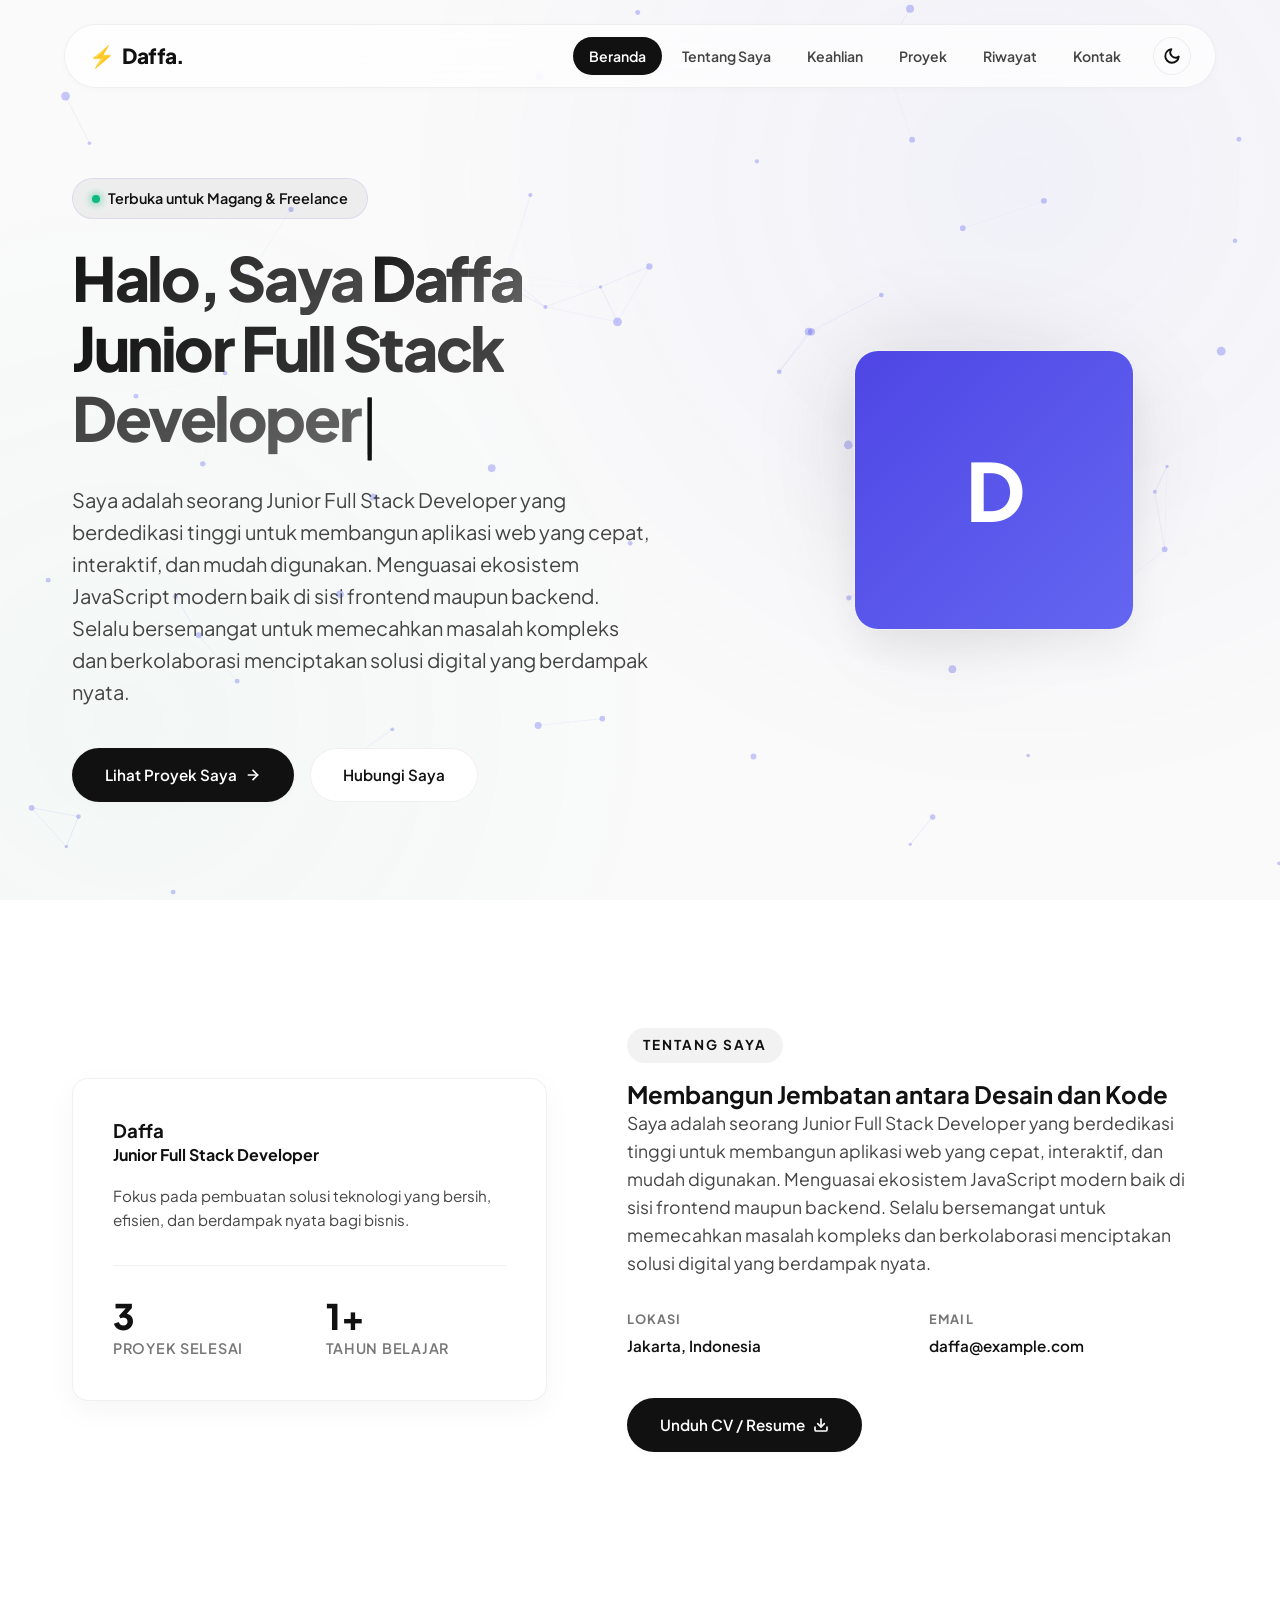
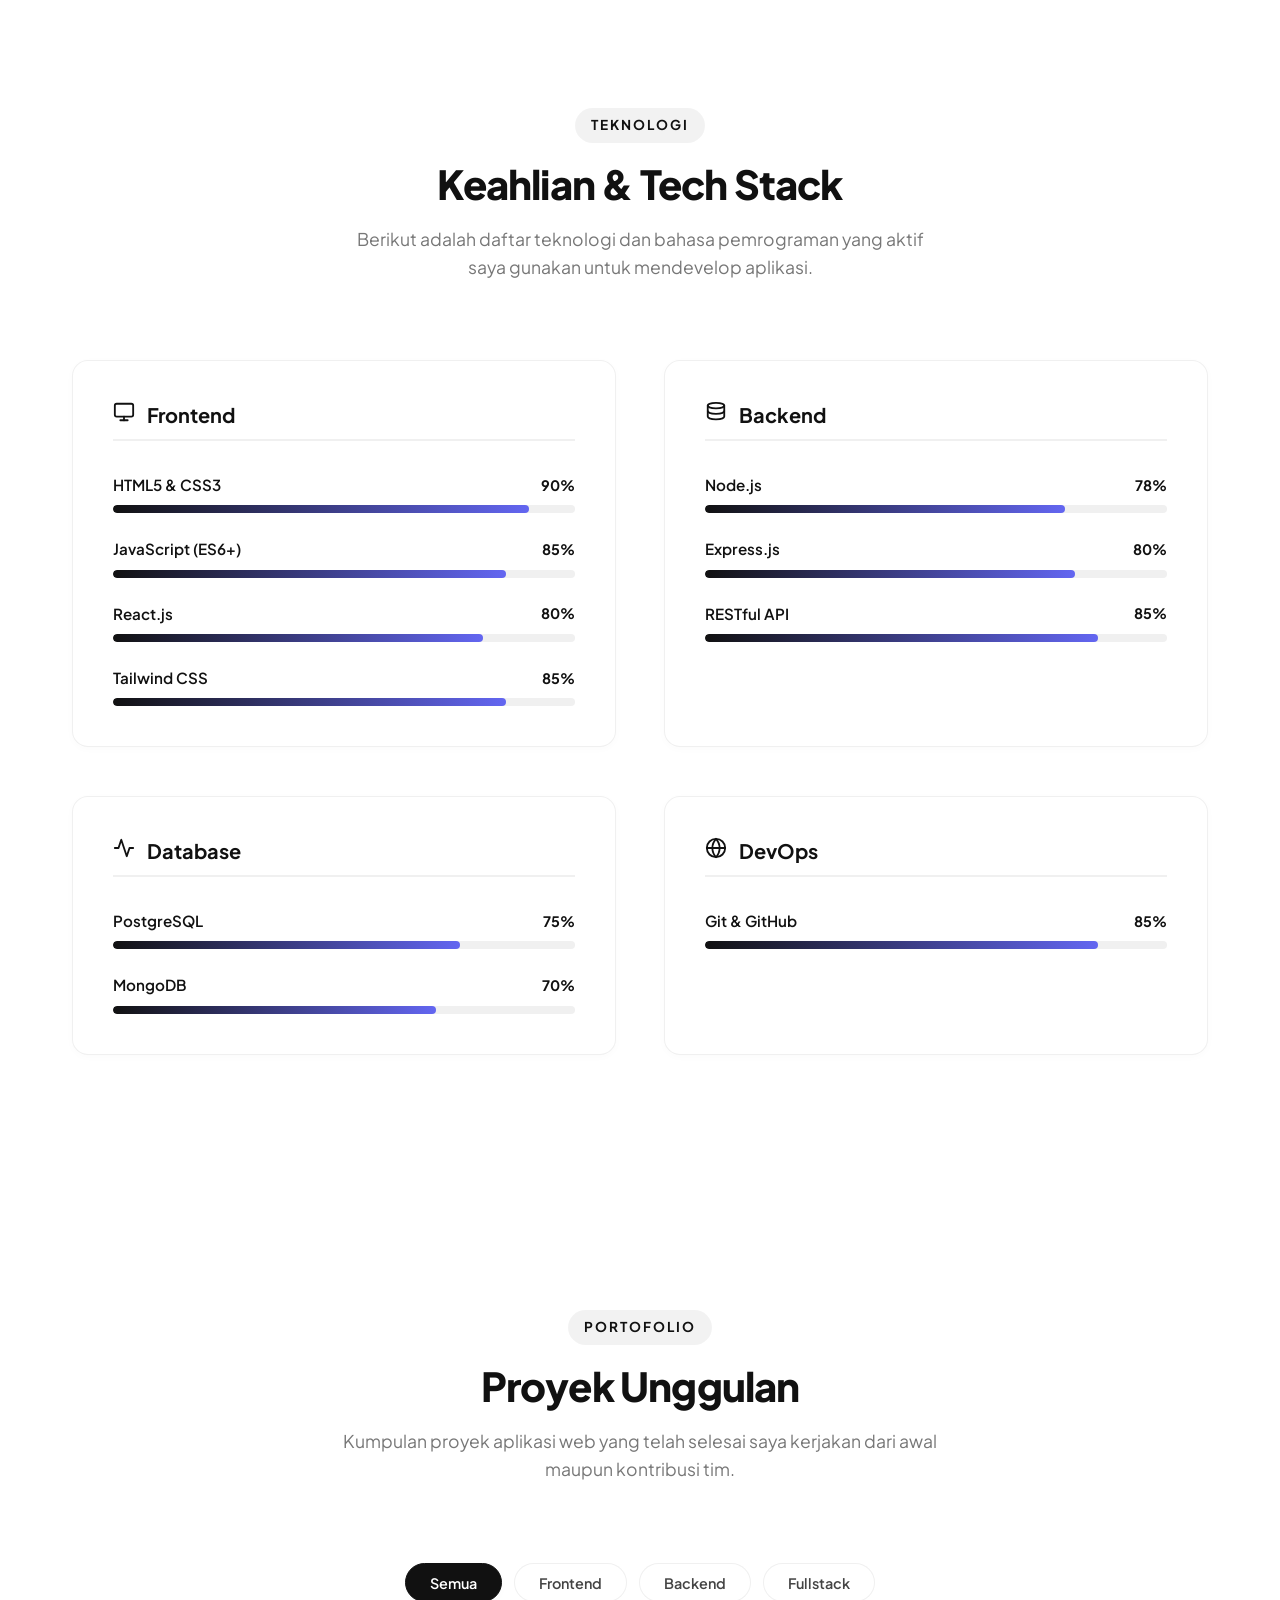
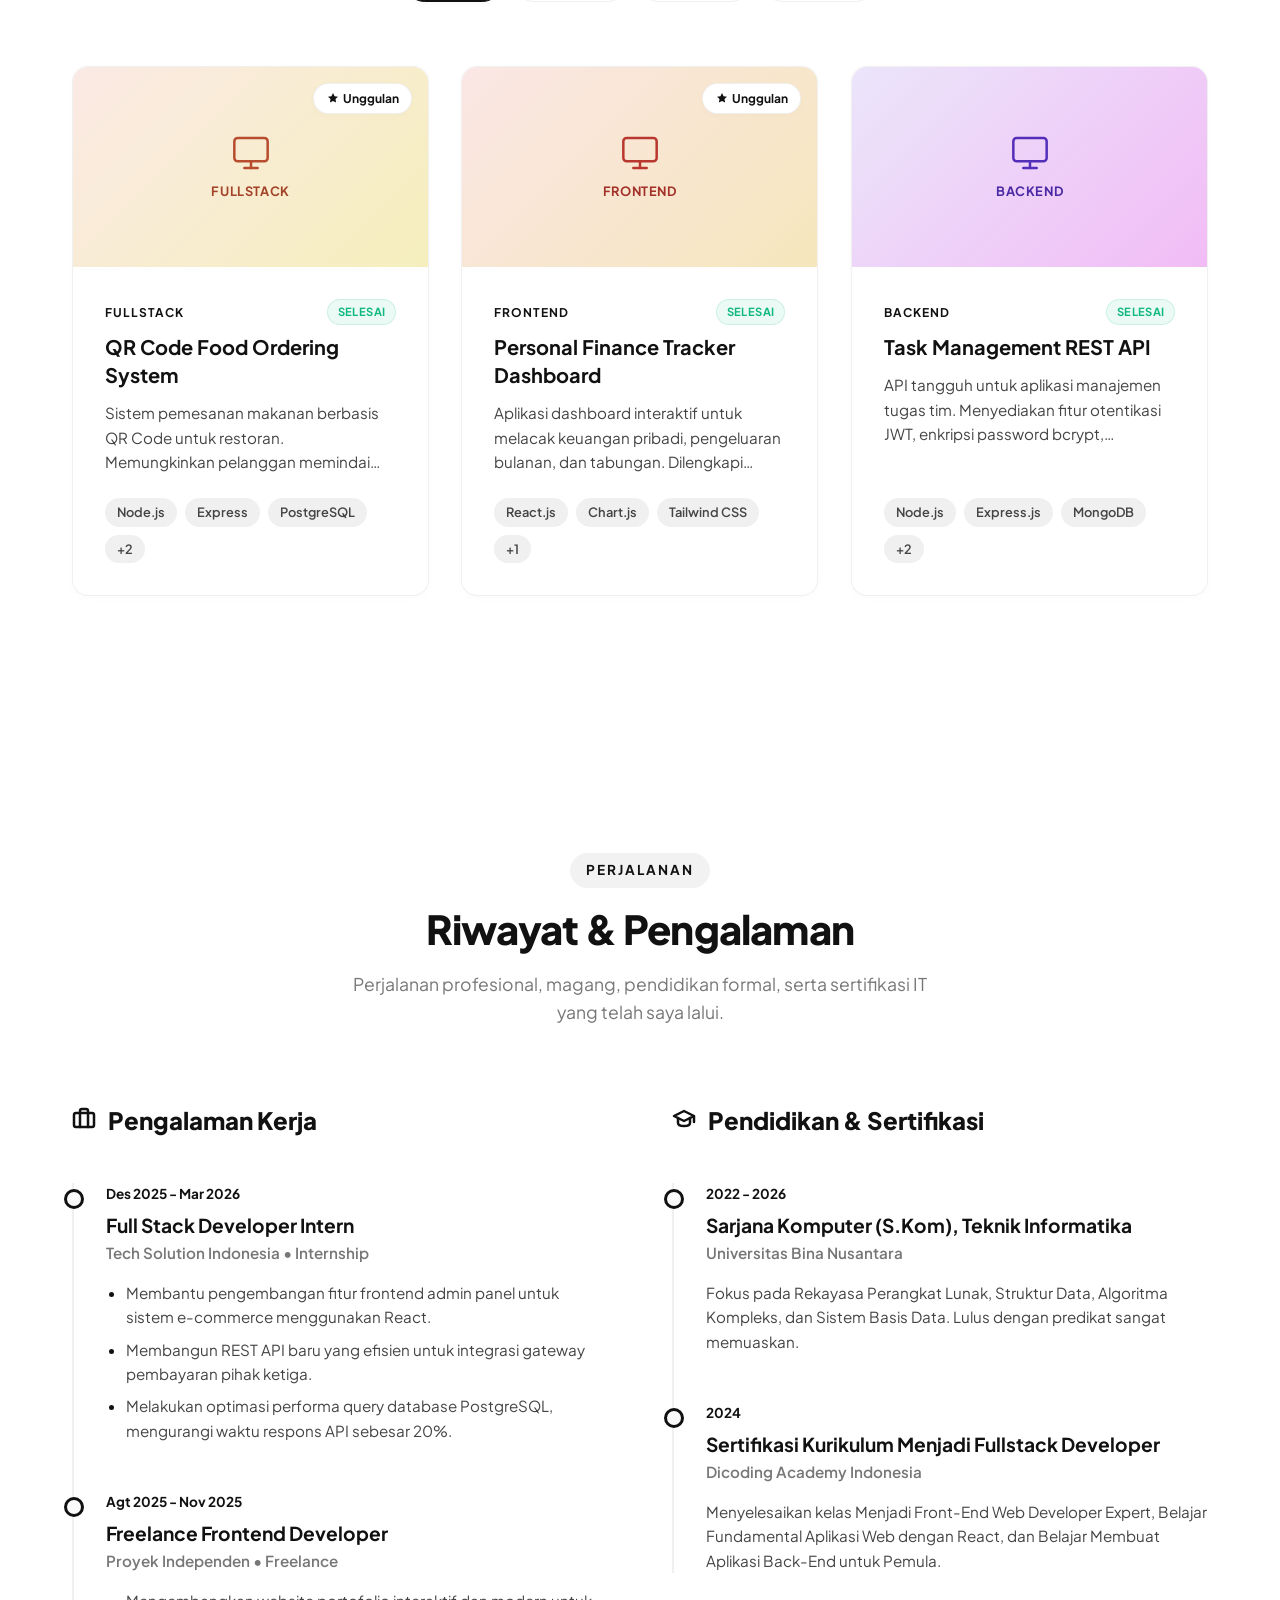
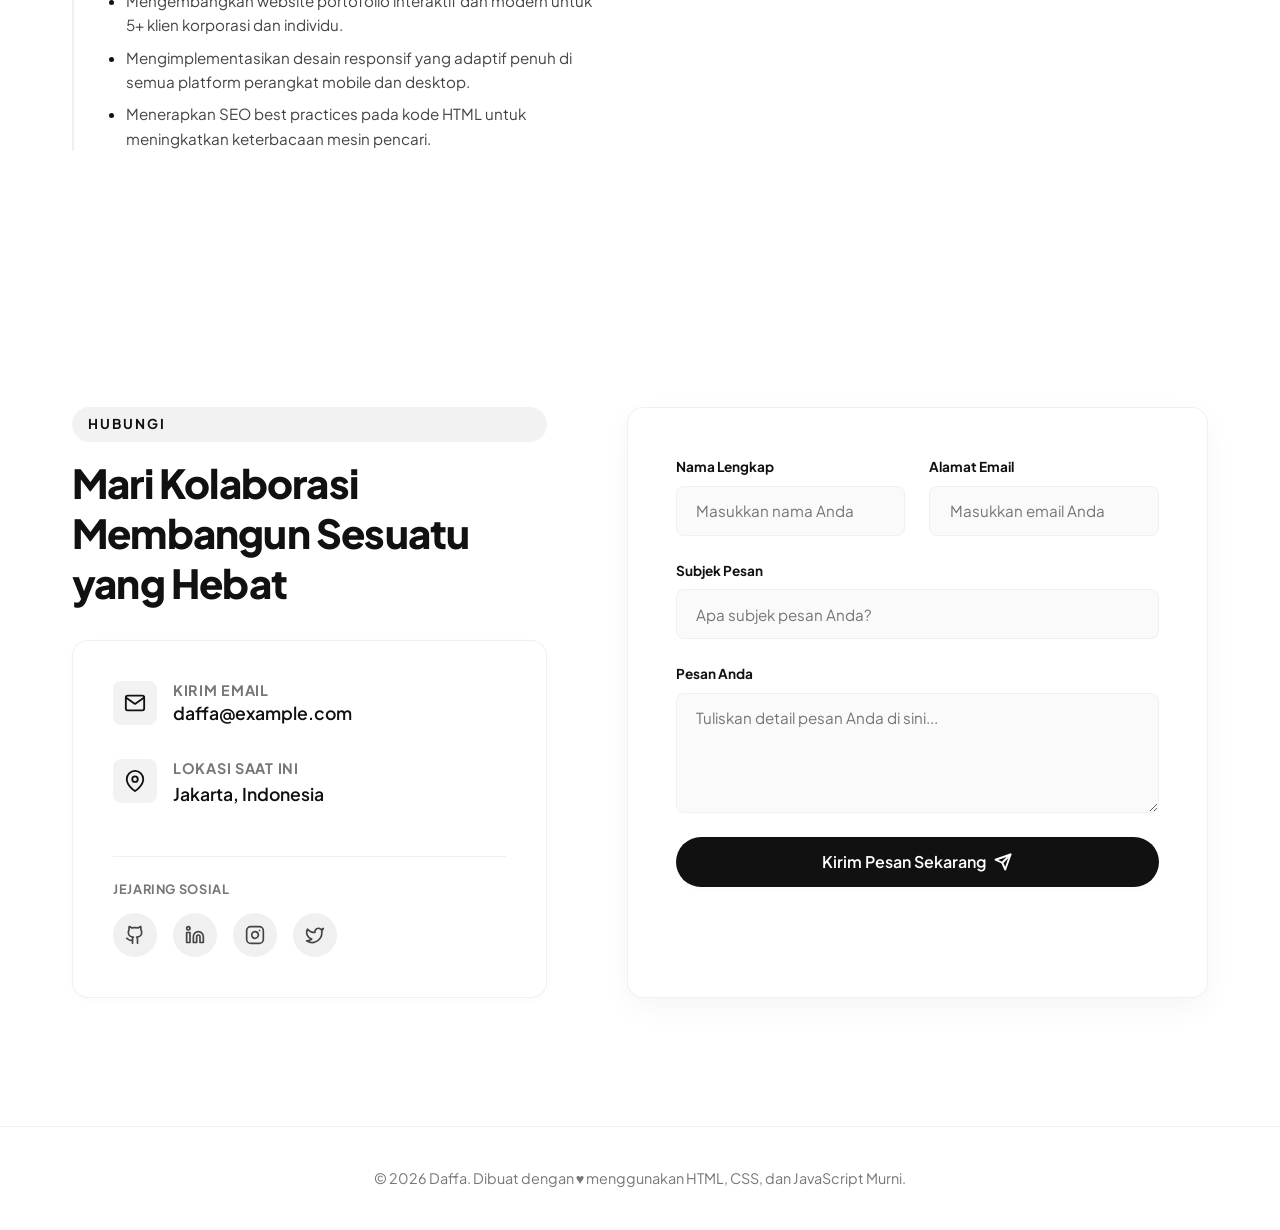
==== commit 06323a3c: "feat: implement project CRUD, dynamic categories, project status options, and mobile responsiveness" ====
--- a/index.html
+++ b/index.html
@@ -204,10 +204,7 @@
 
         <!-- Filter Tabs -->
         <div class="project-filters" id="project-filters-container">
-          <button class="filter-btn active" data-filter="All" id="filter-all">Semua</button>
-          <button class="filter-btn" data-filter="Frontend" id="filter-frontend">Frontend</button>
-          <button class="filter-btn" data-filter="Backend" id="filter-backend">Backend</button>
-          <button class="filter-btn" data-filter="Fullstack" id="filter-fullstack">Fullstack</button>
+          <!-- Dynamically filled with JS -->
         </div>
 
         <!-- Projects Grid -->
--- a/assets/css/styles.css
+++ b/assets/css/styles.css
@@ -149,7 +149,7 @@
   width: 100%;
   max-width: var(--max-width);
   margin: 0 auto;
-  padding: 0 2rem;
+  padding: 0 clamp(1rem, 5vw, 2rem);
 }
 
 .section {
@@ -233,7 +233,7 @@
   left: 50%;
   transform: translateX(-50%);
   width: 90%;
-  max-width: 1000px;
+  max-width: var(--max-width);
   height: 64px;
   background-color: rgba(255, 255, 255, 0.7);
   backdrop-filter: blur(16px);
@@ -436,7 +436,8 @@
   min-height: 100vh;
   display: flex;
   align-items: center;
-  padding-top: var(--header-height);
+  padding-top: calc(var(--header-height) + 4.5rem);
+  padding-bottom: 4.5rem;
   position: relative;
   background: radial-gradient(circle at 80% 20%, rgba(79, 70, 229, 0.05) 0%, transparent 50%),
     radial-gradient(circle at 10% 80%, rgba(16, 185, 129, 0.03) 0%, transparent 40%);
@@ -742,6 +743,7 @@
   justify-content: center;
   gap: 0.75rem;
   margin-bottom: 4rem;
+  flex-wrap: wrap;
 }
 
 .filter-btn {
@@ -847,6 +849,30 @@
   color: var(--accent);
   letter-spacing: 0.08em;
   margin-bottom: 0.5rem;
+}
+
+.project-status-badge {
+  font-size: 0.7rem;
+  font-weight: 700;
+  padding: 0.2rem 0.6rem;
+  border-radius: var(--radius-pill);
+  text-transform: uppercase;
+  letter-spacing: 0.04em;
+  display: inline-flex;
+  align-items: center;
+  transition: var(--transition-fast);
+}
+
+.project-status-badge.status-completed {
+  background-color: rgba(16, 185, 129, 0.08);
+  color: #10b981;
+  border: 1px solid rgba(16, 185, 129, 0.15);
+}
+
+.project-status-badge.status-ongoing {
+  background-color: rgba(245, 158, 11, 0.08);
+  color: #f59e0b;
+  border: 1px solid rgba(245, 158, 11, 0.15);
 }
 
 .project-card-title {
@@ -1298,9 +1324,11 @@
 }
 
 /* --- RESPONSIVE MEDIA QUERIES --- */
+
+/* --- Large Tablet / Small Desktop (1024px) --- */
 @media (max-width: 1024px) {
   .hero-title {
-    font-size: 3rem;
+    font-size: clamp(2.2rem, 5vw, 3.2rem);
   }
 
   .projects-grid {
@@ -1311,13 +1339,23 @@
   .contact .container {
     gap: 3rem;
   }
-}
-
+
+  .about .container {
+    grid-template-columns: 1fr 1fr;
+  }
+
+  .contact .container {
+    grid-template-columns: 1fr 1fr;
+  }
+}
+
+/* --- Tablet (768px) --- */
 @media (max-width: 768px) {
   :root {
-    --header-height: 70px;
-  }
-
+    --header-height: 64px;
+  }
+
+  /* Header becomes full-width on mobile */
   .header {
     top: 0;
     left: 0;
@@ -1330,6 +1368,7 @@
     border-right: none;
     border-top: none;
     height: var(--header-height);
+    box-shadow: 0 1px 0 var(--border-light);
   }
 
   .header.scrolled {
@@ -1341,18 +1380,32 @@
     ry: 0;
   }
 
+  .header-border-svg {
+    display: none;
+  }
+
+  /* Section spacing for tablet/mobile */
   .section {
-    padding: 7rem 0;
-  }
-
+    padding: 5rem 0;
+  }
+
+  .section-title {
+    font-size: clamp(1.8rem, 5vw, 2.5rem);
+  }
+
+  .section-header {
+    margin-bottom: 3rem;
+  }
+
+  /* Hero */
   .hero {
     min-height: auto;
-    padding: 7rem 0 4rem 0;
+    padding: calc(var(--header-height) + 2.5rem) 0 3.5rem 0;
   }
 
   .hero .container {
     grid-template-columns: 1fr;
-    gap: 3rem;
+    gap: 2.5rem;
     text-align: center;
   }
 
@@ -1365,38 +1418,77 @@
     order: 1;
   }
 
+  .hero-title {
+    font-size: clamp(2rem, 8vw, 3rem);
+  }
+
   .hero-desc {
     margin: 0 auto 2rem auto;
-  }
-
+    font-size: 1.05rem;
+    max-width: 480px;
+  }
+
+  .hero-btns {
+    justify-content: center;
+    flex-wrap: wrap;
+  }
+
+  .avatar-container {
+    width: 220px;
+    height: 220px;
+  }
+
+  /* About */
   .about .container {
     grid-template-columns: 1fr;
-    gap: 3rem;
+    gap: 2.5rem;
   }
 
   .about-visual {
     order: 2;
-  }
-
+    max-width: 480px;
+    margin: 0 auto;
+    width: 100%;
+  }
+
+  .about-details {
+    grid-template-columns: 1fr 1fr;
+  }
+
+  /* Skills */
   .skills-grid {
     grid-template-columns: 1fr;
-    gap: 2rem;
-  }
-
+    gap: 1.5rem;
+  }
+
+  /* Projects */
   .projects-grid {
     grid-template-columns: 1fr;
   }
 
+  .project-filters {
+    flex-wrap: wrap;
+    gap: 0.5rem;
+    justify-content: center;
+  }
+
+  /* Timeline */
   .timeline-layout {
     grid-template-columns: 1fr;
-    gap: 3rem;
-  }
-
+    gap: 2.5rem;
+  }
+
+  /* Contact */
   .contact .container {
     grid-template-columns: 1fr;
-    gap: 3rem;
-  }
-
+    gap: 2.5rem;
+  }
+
+  .contact-form-container {
+    padding: 2rem;
+  }
+
+  /* Nav mobile menu */
   .nav-menu {
     position: fixed;
     top: var(--header-height);
@@ -1405,13 +1497,14 @@
     background-color: var(--bg-secondary);
     border-bottom: 1px solid var(--border-light);
     flex-direction: column;
-    padding: 2.5rem;
-    gap: 2rem;
+    padding: 2rem 1.5rem;
+    gap: 0.5rem;
     box-shadow: var(--shadow-md);
     transform: translateY(-120%);
     opacity: 0;
     pointer-events: none;
     transition: var(--transition-normal);
+    z-index: 999;
   }
 
   .nav-menu.active {
@@ -1420,6 +1513,13 @@
     pointer-events: all;
   }
 
+  .nav-link {
+    width: 100%;
+    text-align: center;
+    padding: 0.85rem 1rem;
+    font-size: 1rem;
+  }
+
   .nav-toggle {
     display: block;
   }
@@ -1436,13 +1536,116 @@
     transform: rotate(-45deg) translate(7px, -7px);
   }
 
+  /* Forms */
   .form-group-row {
     grid-template-columns: 1fr;
     gap: 0;
   }
 
+  /* Modal */
+  .modal {
+    padding: 1rem;
+    align-items: flex-end;
+  }
+
+  .modal-content {
+    max-height: 92vh;
+    border-radius: var(--radius-md) var(--radius-md) 0 0;
+  }
+
   .modal-body {
-    padding: 2rem;
+    padding: 1.5rem;
+  }
+
+  .modal-btns {
+    flex-direction: column;
+  }
+
+  .modal-btns .btn {
+    width: 100%;
+    justify-content: center;
+  }
+}
+
+/* --- Mobile (480px and below) --- */
+@media (max-width: 480px) {
+  .section {
+    padding: 4rem 0;
+  }
+
+  .hero {
+    padding: calc(var(--header-height) + 2rem) 0 3rem 0;
+  }
+
+  .hero-title {
+    font-size: clamp(1.75rem, 9vw, 2.4rem);
+  }
+
+  .hero-desc {
+    font-size: 0.95rem;
+  }
+
+  .hero-btns {
+    flex-direction: column;
+    width: 100%;
+    align-items: center;
+  }
+
+  .hero-btns .btn {
+    width: 100%;
+    max-width: 280px;
+    justify-content: center;
+  }
+
+  .avatar-container {
+    width: 180px;
+    height: 180px;
+  }
+
+  .section-title {
+    font-size: clamp(1.6rem, 7vw, 2rem);
+  }
+
+  .about-details {
+    grid-template-columns: 1fr;
+  }
+
+  .about-card {
+    padding: 1.75rem;
+  }
+
+  .about-card-stat {
+    grid-template-columns: 1fr 1fr;
+    gap: 1.25rem;
+  }
+
+  .skills-card {
+    padding: 1.75rem;
+  }
+
+  .contact-form-container {
+    padding: 1.5rem;
+  }
+
+  .contact-card {
+    padding: 1.75rem;
+  }
+
+  .project-body {
+    padding: 1.5rem;
+  }
+
+  .filter-btn {
+    font-size: 0.82rem;
+    padding: 0.5rem 1rem;
+  }
+
+  .timeline-list {
+    padding-left: 1.5rem;
+  }
+
+  .footer {
+    padding: 2rem 0;
   }
 }
 
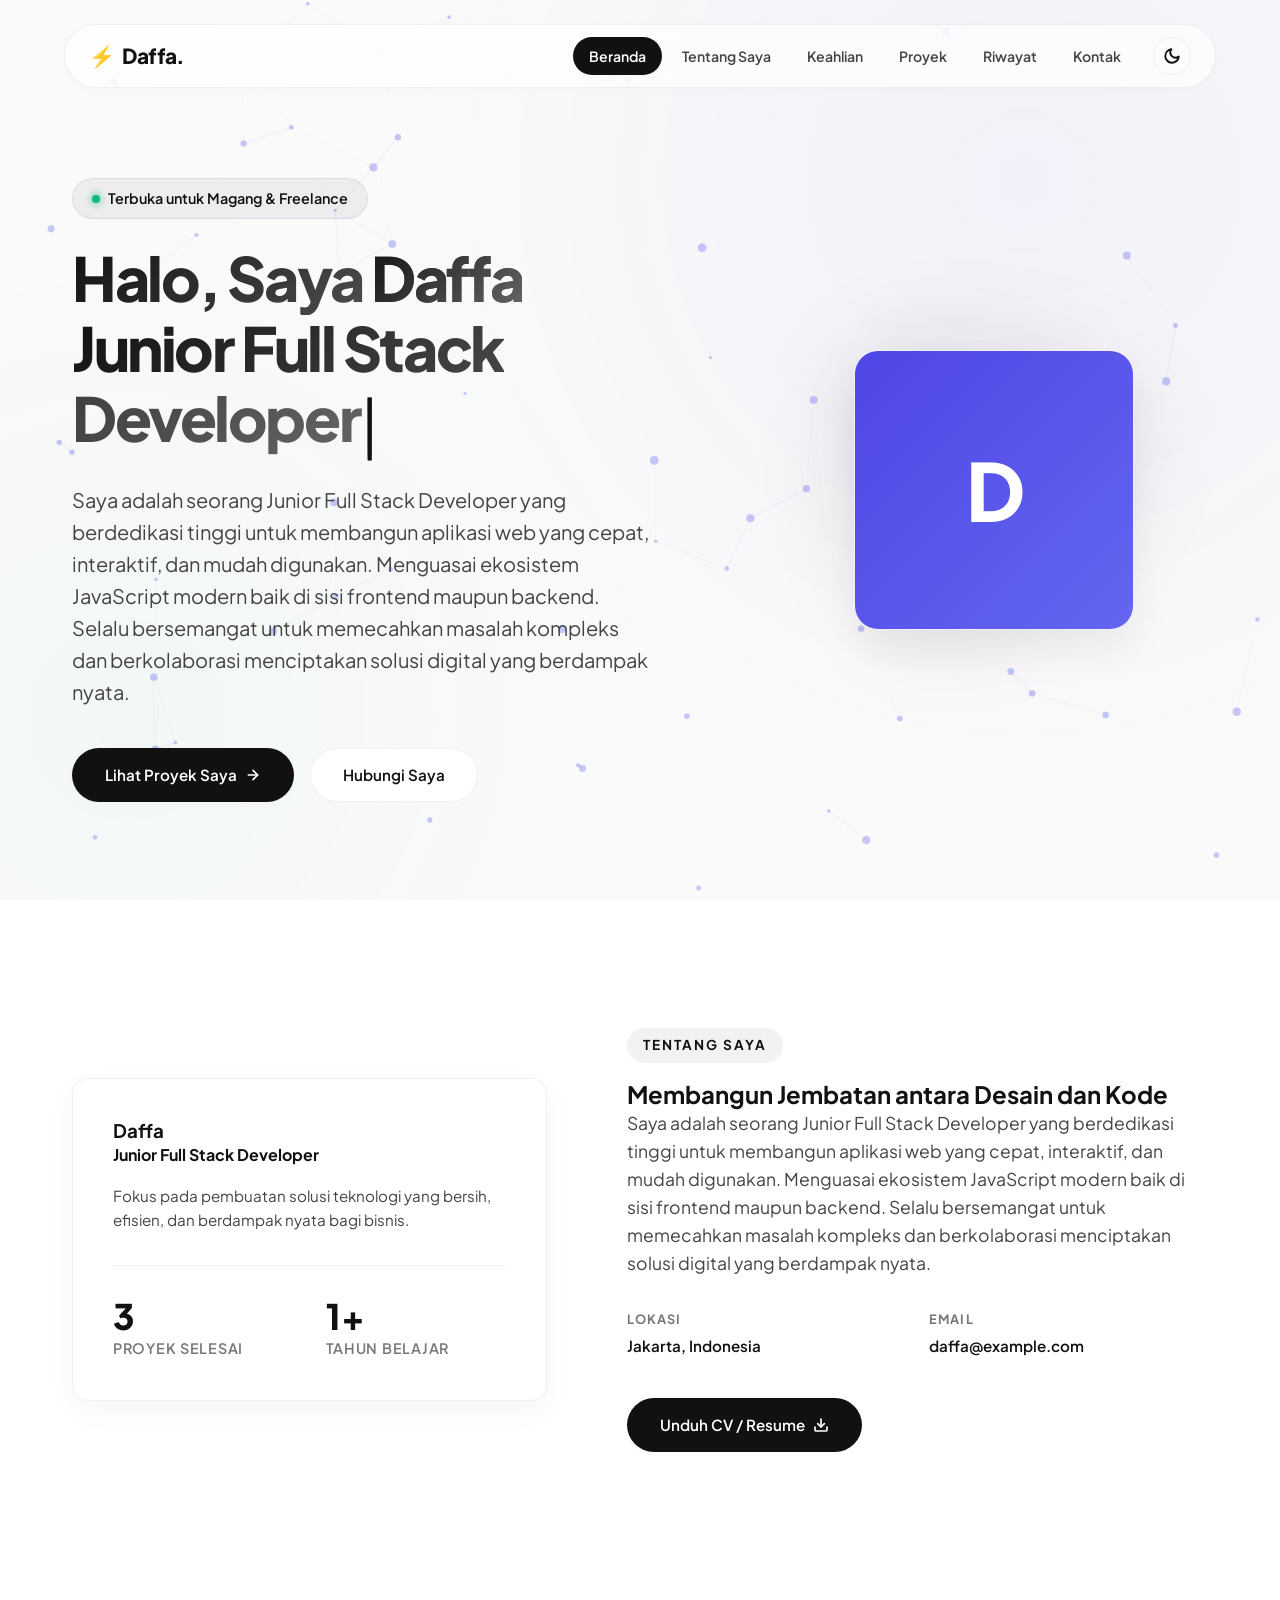
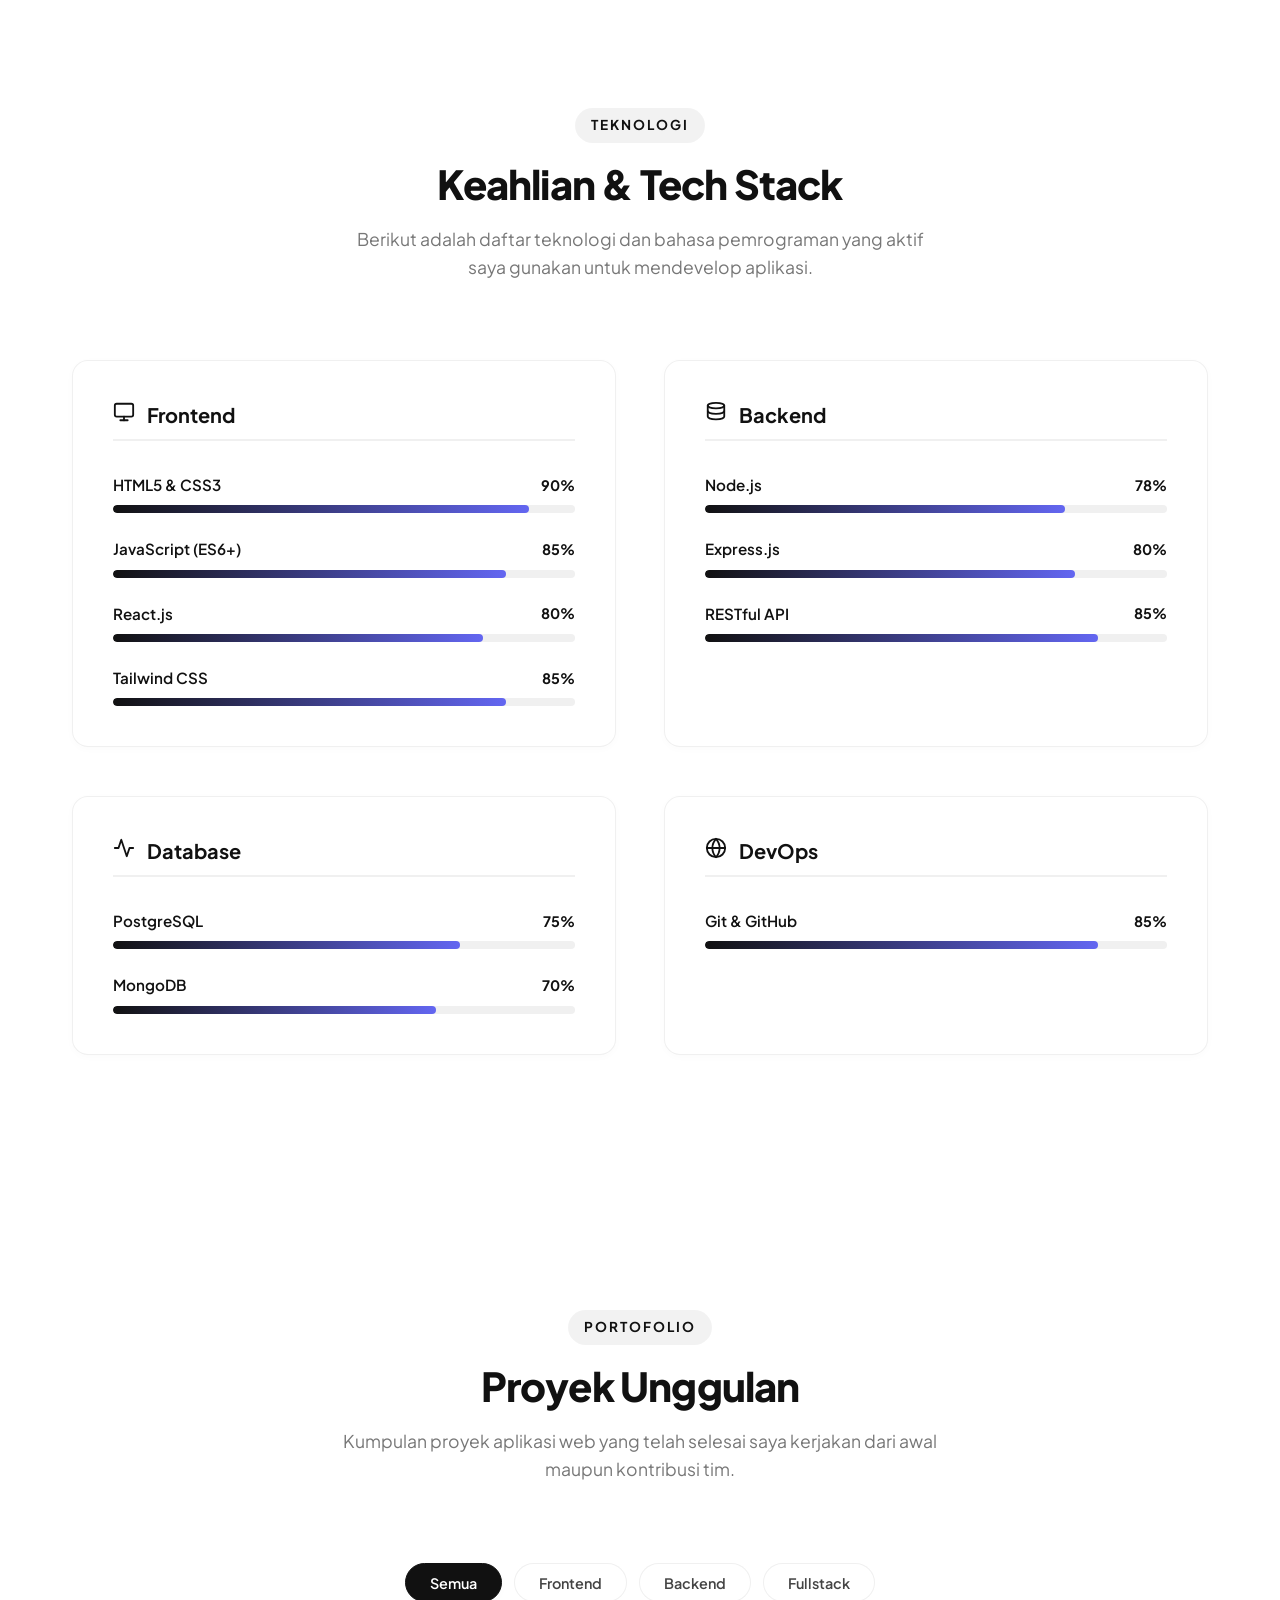
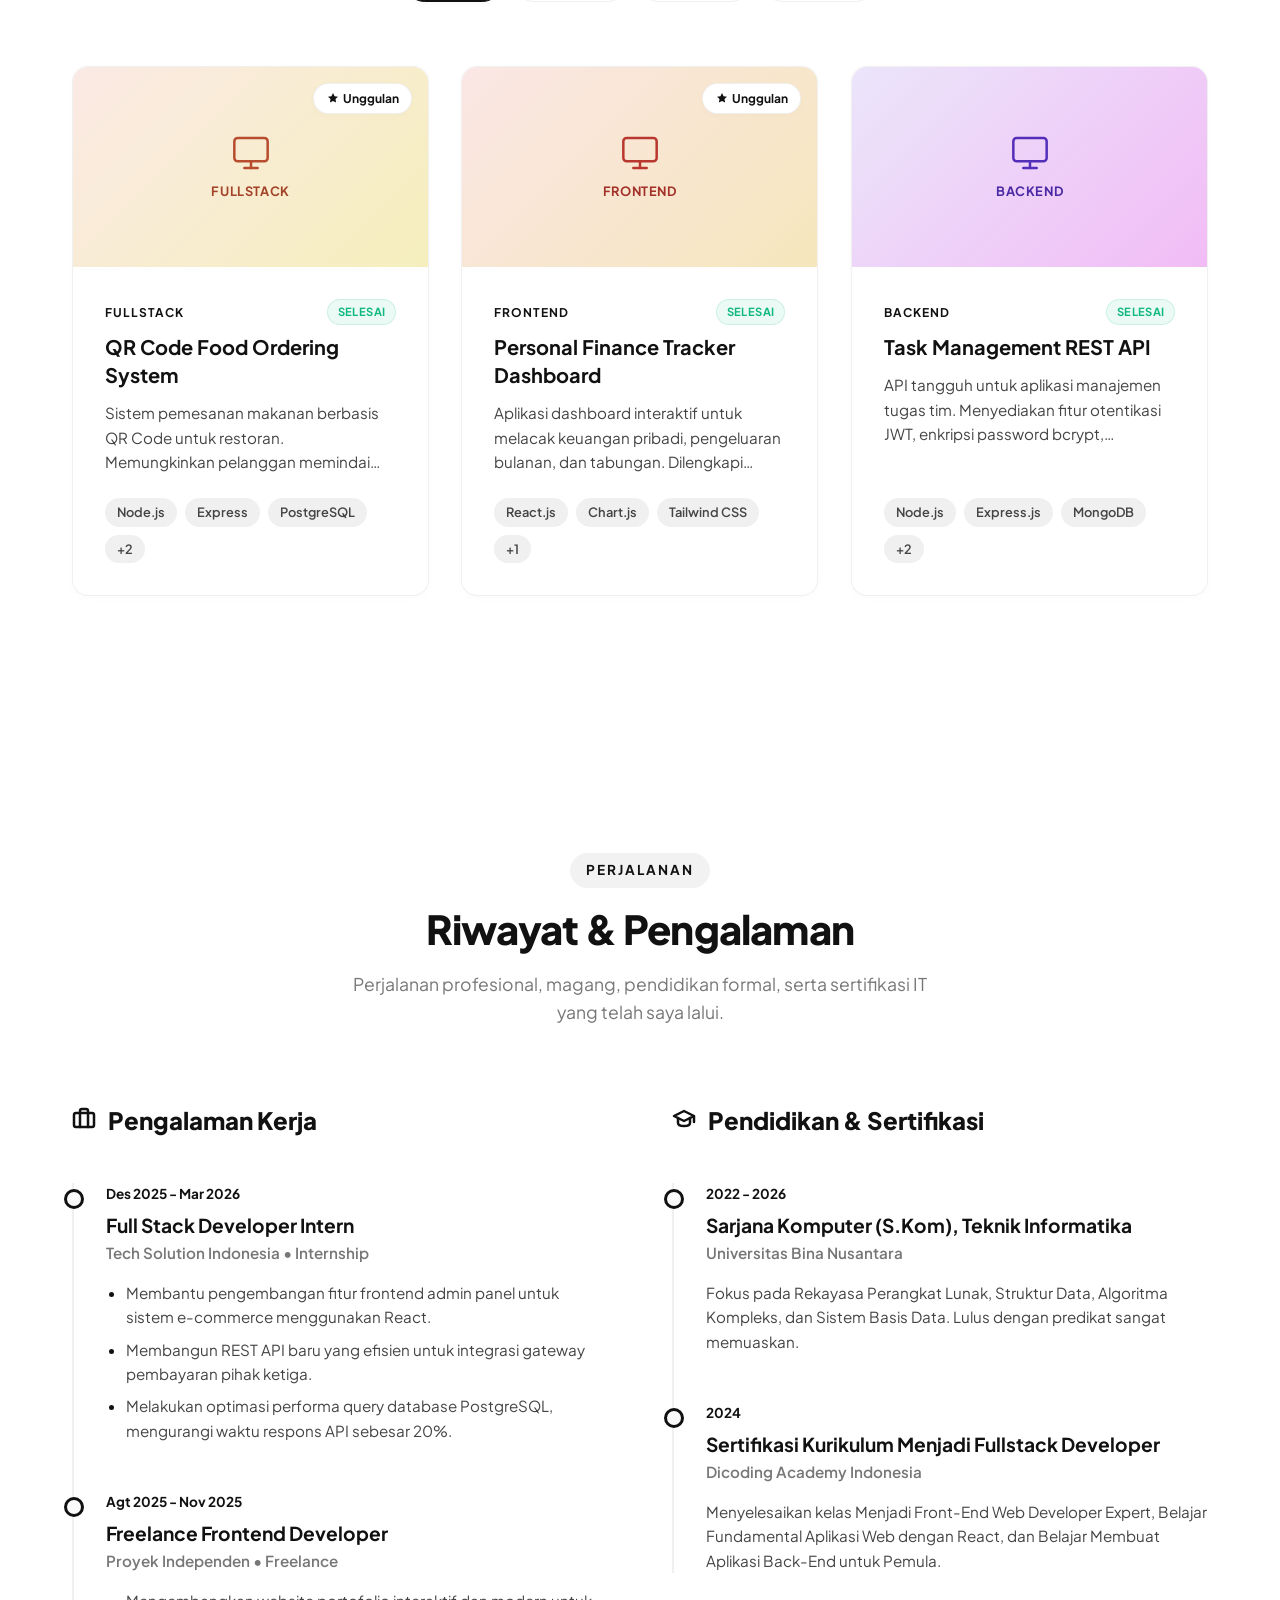
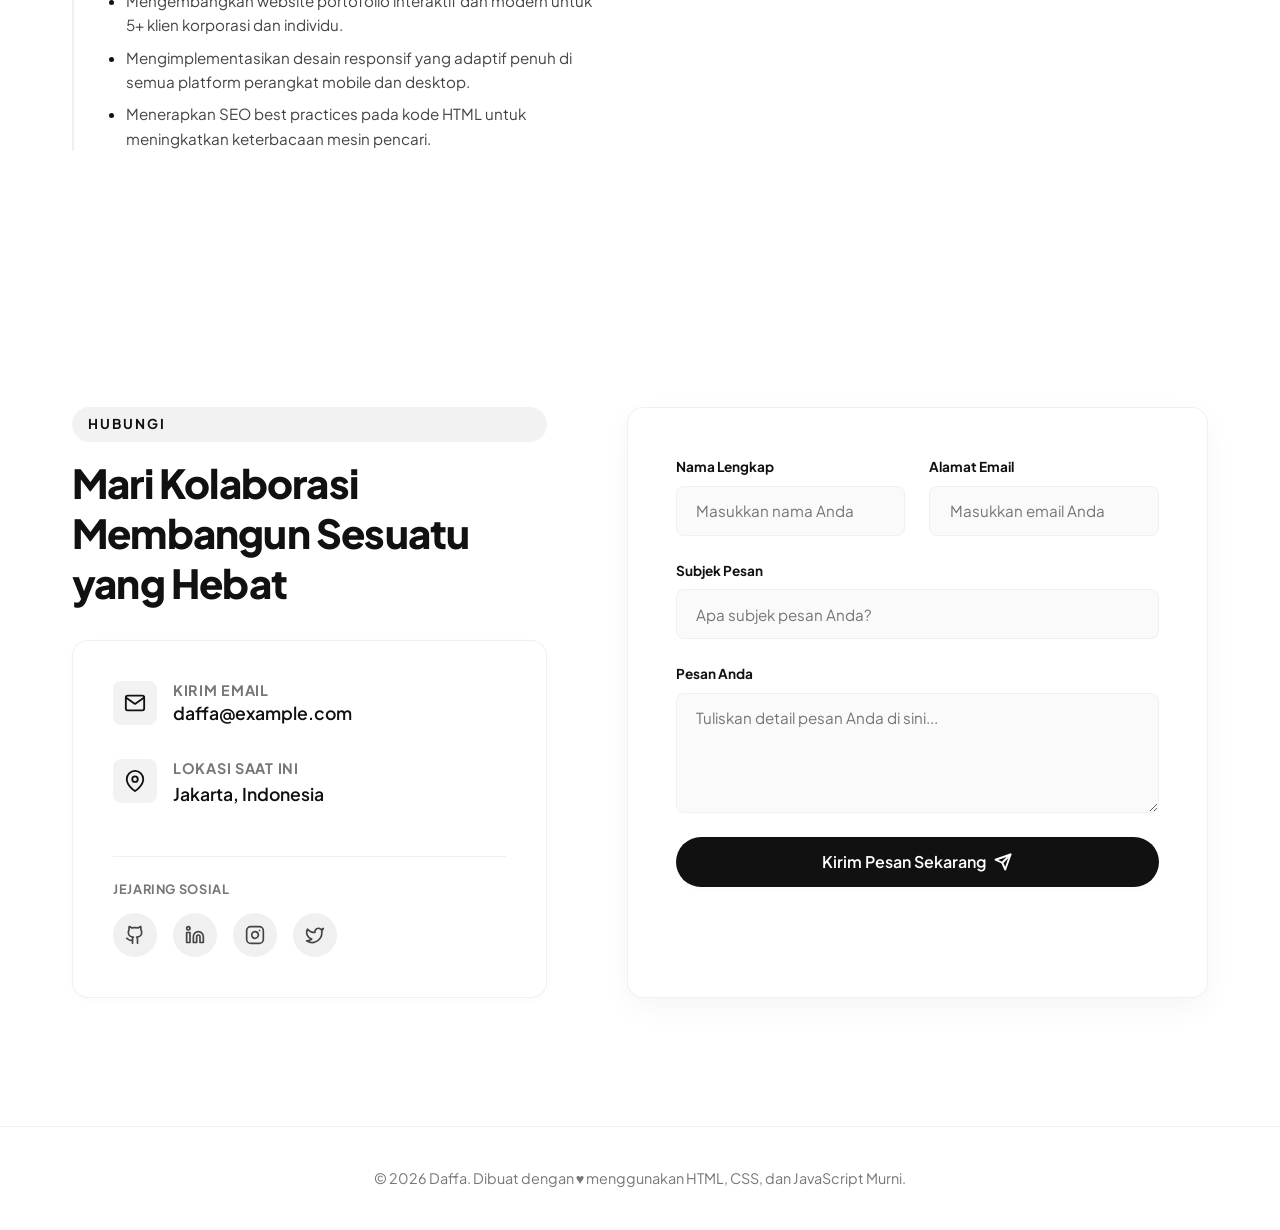
==== commit 6b6b7954: "feat: add interactive project card image gallery, admin panel uploader, and fullscreen lightbox zoom" ====
--- a/index.html
+++ b/index.html
@@ -14,7 +14,7 @@
   </script>
   <meta charset="UTF-8">
   <meta name="viewport" content="width=device-width, initial-scale=1.0">
-  <title>Daffa | Junior Full Stack Developer Portfolio</title>
+  <title>Daffa | Portfolio</title>
   <meta name="description"
     content="Portofolio profesional Daffa, Junior Full Stack Developer. Menampilkan keahlian frontend & backend, galeri proyek aplikasi web, pengalaman kerja, dan kontak.">
   <meta name="author" content="Daffa">
@@ -378,6 +378,19 @@
     </div>
   </aside>
 
+  <!-- --- IMAGE LIGHTBOX POPUP --- -->
+  <aside class="lightbox" id="image-lightbox" aria-hidden="true" role="dialog">
+    <button class="lightbox-close" id="lightbox-close" aria-label="Tutup Galeri">
+      <svg xmlns="http://www.w3.org/2000/svg" width="24" height="24" viewBox="0 0 24 24" fill="none" stroke="currentColor" stroke-width="2.5" stroke-linecap="round" stroke-linejoin="round">
+        <line x1="18" y1="6" x2="6" y2="18"></line>
+        <line x1="6" y1="6" x2="18" y2="18"></line>
+      </svg>
+    </button>
+    <div class="lightbox-content">
+      <img id="lightbox-img" src="" alt="Detail Gambar Besar">
+    </div>
+  </aside>
+
   <!-- JS Code Files -->
   <script src="assets/js/data.js"></script>
   <script src="assets/js/app.js"></script>
--- a/assets/css/styles.css
+++ b/assets/css/styles.css
@@ -1226,8 +1226,8 @@
 
 .modal-close {
   position: absolute;
-  top: 1.25rem;
-  right: 1.25rem;
+  top: 1rem;
+  right: 1rem;
   background-color: var(--bg-tertiary);
   border: none;
   width: 36px;
@@ -1848,14 +1848,15 @@
 
 /* --- PREMIUM CUSTOM SCROLLBARS --- */
 .modal-content::-webkit-scrollbar {
-  width: 6px;
+  width: 10px;
 }
 .modal-content::-webkit-scrollbar-track {
-  background: var(--bg-secondary);
+  background: transparent;
 }
 .modal-content::-webkit-scrollbar-thumb {
   background: var(--bg-tertiary);
   border-radius: var(--radius-pill);
+  border: 2px solid var(--bg-secondary);
 }
 .modal-content::-webkit-scrollbar-thumb:hover {
   background: var(--text-light);
@@ -1875,3 +1876,219 @@
 ::-webkit-scrollbar-thumb:hover {
   background: var(--text-light);
 }
+
+/* ============================================================
+   PORTFOLIO DETAIL MODAL GALLERY & LIGHTBOX
+   ============================================================ */
+.modal-gallery {
+  display: flex;
+  flex-direction: column;
+  margin-top: 0.75rem;
+  margin-bottom: 2rem;
+  width: 100%;
+}
+
+.modal-gallery-main {
+  height: 320px;
+  background: var(--bg-tertiary);
+  border-radius: var(--radius-sm);
+  display: flex;
+  align-items: center;
+  justify-content: center;
+  border: 1px solid var(--border-light);
+  overflow: hidden;
+  cursor: zoom-in;
+  position: relative;
+  transition: border-color var(--transition-fast), box-shadow var(--transition-fast);
+}
+
+.modal-gallery-main:hover {
+  border-color: var(--border-focus);
+  box-shadow: var(--shadow-sm);
+}
+
+.modal-gallery-main img {
+  width: 100%;
+  height: 100%;
+  object-fit: cover;
+  border-radius: var(--radius-sm);
+}
+
+/* Zoom Hover Indicator overlay icon */
+.modal-gallery-main::after {
+  content: url("data:image/svg+xml,%3Csvg xmlns='http://www.w3.org/2000/svg' width='20' height='20' viewBox='0 0 24 24' fill='none' stroke='%23ffffff' stroke-width='2.5' stroke-linecap='round' stroke-linejoin='round'%3E%3Ccircle cx='11' cy='11' r='8'%3E%3C/circle%3E%3Cline x1='21' y1='21' x2='16.65' y2='16.65'%3E%3C/line%3E%3Cline x1='11' y1='8' x2='11' y2='14'%3E%3C/line%3E%3Cline x1='8' y1='11' x2='14' y2='11'%3E%3C/line%3E%3C/svg%3E");
+  position: absolute;
+  bottom: 1rem;
+  right: 1rem;
+  background-color: rgba(17, 17, 17, 0.7);
+  width: 38px;
+  height: 38px;
+  border-radius: 50%;
+  display: flex;
+  align-items: center;
+  justify-content: center;
+  opacity: 0;
+  transform: scale(0.9) translateY(5px);
+  transition: all var(--transition-fast);
+  pointer-events: none;
+  z-index: 2;
+  box-shadow: 0 4px 12px rgba(0, 0, 0, 0.15);
+}
+
+.modal-gallery-main:hover::after {
+  opacity: 1;
+  transform: scale(1) translateY(0);
+}
+
+.modal-gallery-thumbs {
+  display: flex;
+  gap: 0.75rem;
+  margin-top: 0.85rem;
+  overflow-x: auto;
+  padding-bottom: 0.5rem;
+  scrollbar-width: thin;
+}
+
+.modal-gallery-thumbs::-webkit-scrollbar {
+  height: 4px;
+}
+
+.modal-gallery-thumbs::-webkit-scrollbar-thumb {
+  background: var(--bg-tertiary);
+  border-radius: var(--radius-pill);
+}
+
+.modal-gallery-thumb-item {
+  width: 80px;
+  height: 60px;
+  border-radius: 6px;
+  overflow: hidden;
+  background-color: var(--bg-tertiary);
+  border: 2px solid transparent;
+  cursor: pointer;
+  flex-shrink: 0;
+  transition: all var(--transition-fast);
+  box-shadow: var(--shadow-sm);
+  position: relative;
+}
+
+.modal-gallery-thumb-item:hover {
+  box-shadow: var(--shadow-md);
+}
+
+.modal-gallery-thumb-item.active {
+  border-color: var(--text-primary);
+  box-shadow: var(--shadow-md);
+}
+
+.modal-gallery-thumb-item.active::after {
+  content: '';
+  position: absolute;
+  top: 0;
+  left: 0;
+  right: 0;
+  bottom: 0;
+  background-color: rgba(255, 255, 255, 0.1);
+  pointer-events: none;
+}
+
+.modal-gallery-thumb-item img {
+  width: 100%;
+  height: 100%;
+  object-fit: cover;
+}
+
+/* Lightbox Fullscreen Popup */
+.lightbox {
+  position: fixed;
+  top: 0;
+  left: 0;
+  right: 0;
+  bottom: 0;
+  background-color: rgba(10, 15, 25, 0.88);
+  backdrop-filter: blur(16px);
+  -webkit-backdrop-filter: blur(16px);
+  z-index: 3000;
+  display: flex;
+  justify-content: center;
+  align-items: center;
+  padding: 2rem;
+  opacity: 0;
+  pointer-events: none;
+  transition: opacity 0.35s cubic-bezier(0.16, 1, 0.3, 1);
+}
+
+.lightbox.active {
+  opacity: 1;
+  pointer-events: all;
+}
+
+.lightbox-content {
+  max-width: 90vw;
+  max-height: 85vh;
+  position: relative;
+  transform: scale(0.96) translateY(10px);
+  transition: transform 0.4s cubic-bezier(0.16, 1, 0.3, 1);
+  display: flex;
+  justify-content: center;
+  align-items: center;
+}
+
+.lightbox.active .lightbox-content {
+  transform: scale(1) translateY(0);
+}
+
+.lightbox-content img {
+  max-width: 100%;
+  max-height: 85vh;
+  object-fit: contain;
+  border-radius: var(--radius-sm);
+  box-shadow: 0 25px 60px rgba(0, 0, 0, 0.5);
+  border: 1px solid rgba(255, 255, 255, 0.08);
+}
+
+.lightbox-close {
+  position: absolute;
+  top: 2rem;
+  right: 2rem;
+  background-color: rgba(255, 255, 255, 0.08);
+  border: 1px solid rgba(255, 255, 255, 0.1);
+  width: 46px;
+  height: 46px;
+  border-radius: 50%;
+  display: flex;
+  justify-content: center;
+  align-items: center;
+  cursor: pointer;
+  color: #ffffff;
+  transition: all var(--transition-fast);
+  z-index: 3010;
+  box-shadow: 0 4px 15px rgba(0, 0, 0, 0.2);
+}
+
+.lightbox-close:hover {
+  background-color: #ffffff;
+  color: #0b0f19;
+  transform: scale(1.08);
+}
+
+.lightbox-close svg {
+  width: 22px;
+  height: 22px;
+}
+
+@media (max-width: 768px) {
+  .modal-gallery-main {
+    height: 220px;
+  }
+  .lightbox-close {
+    top: 1rem;
+    right: 1rem;
+    width: 38px;
+    height: 38px;
+  }
+  .lightbox-close svg {
+    width: 18px;
+    height: 18px;
+  }
+}
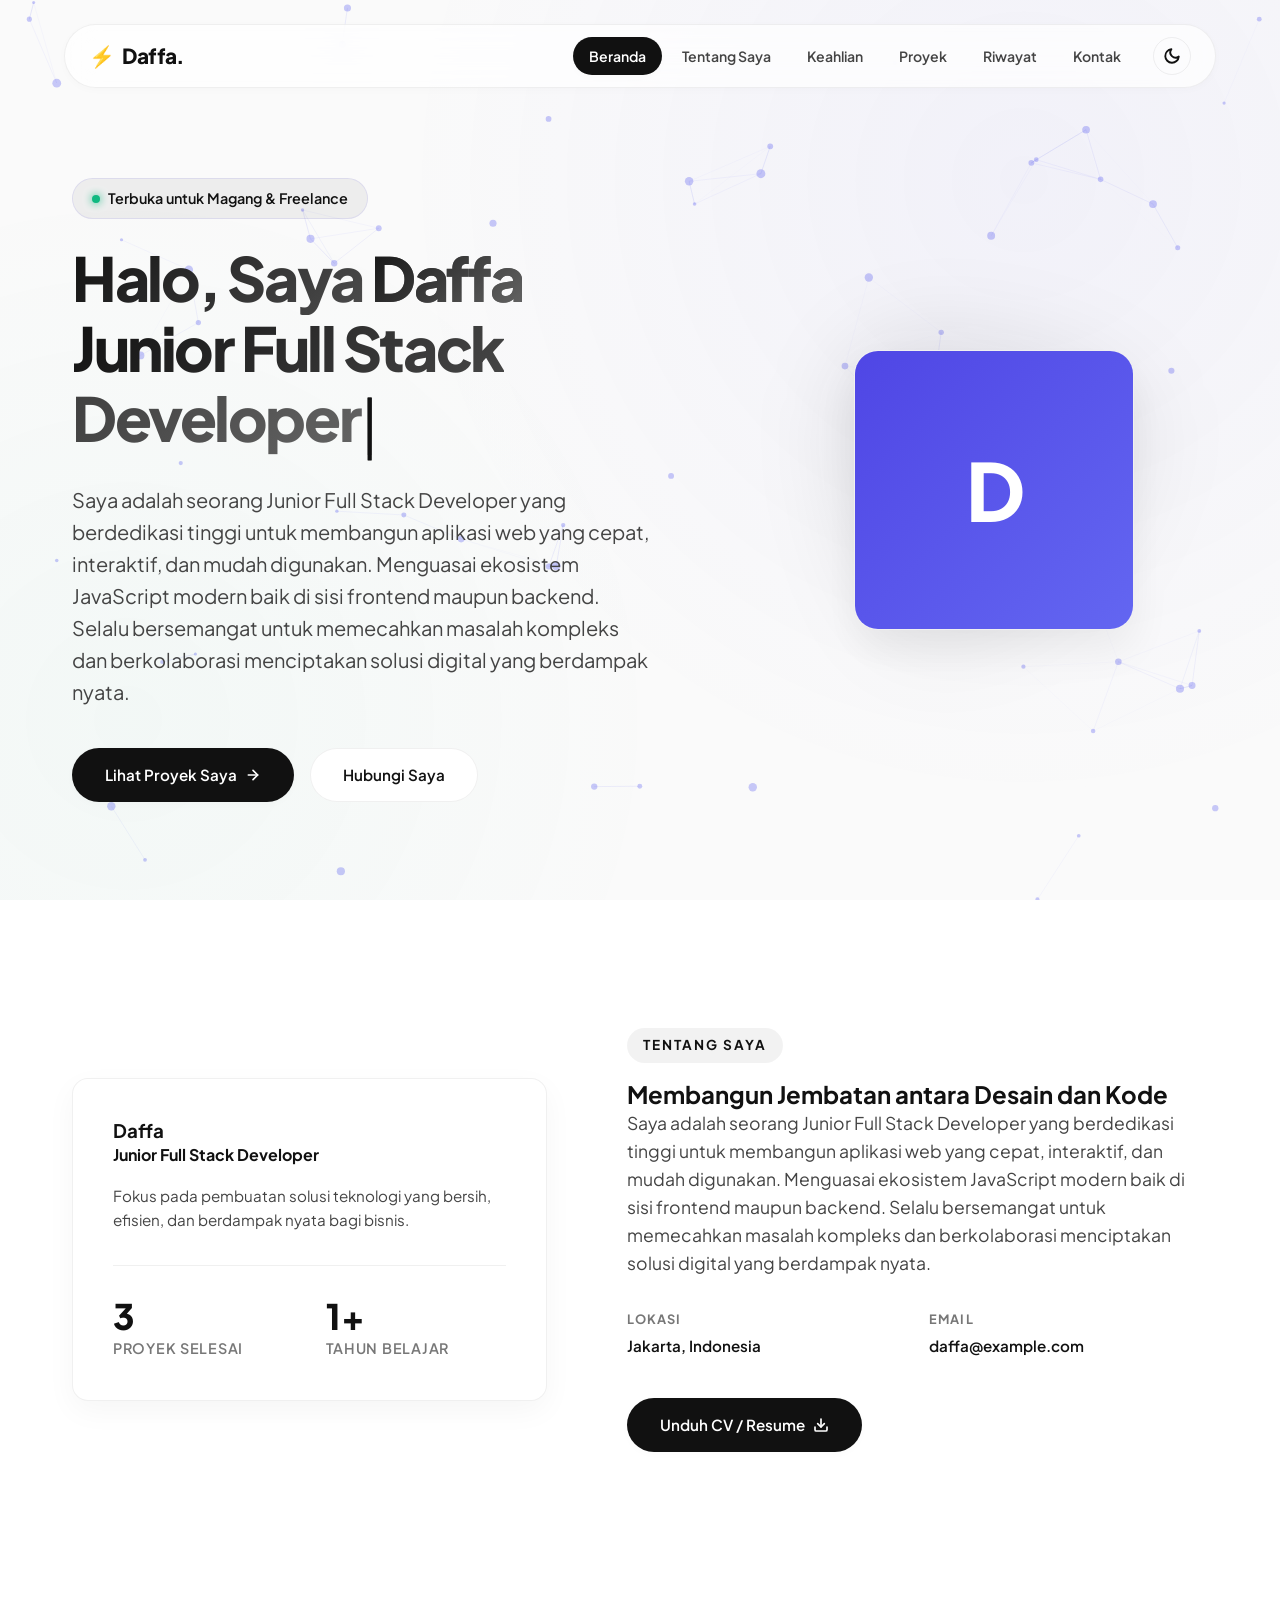
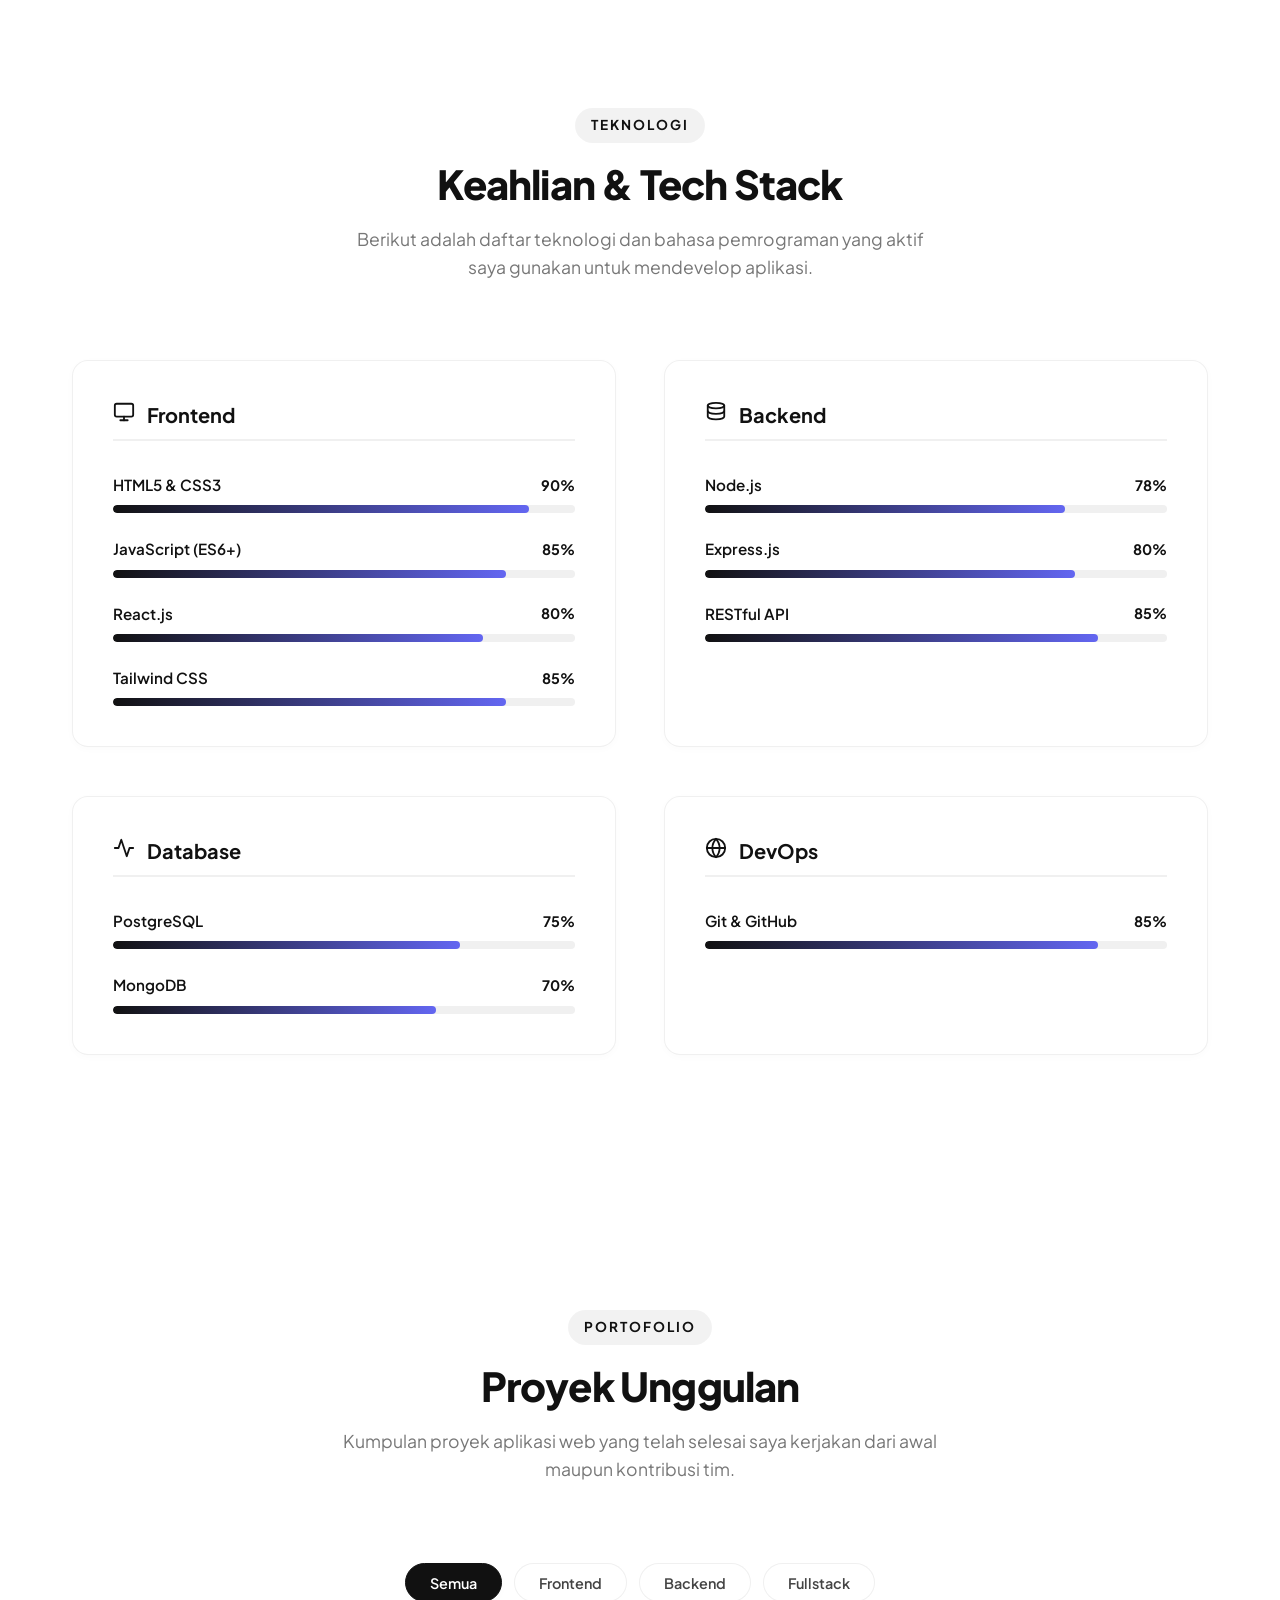
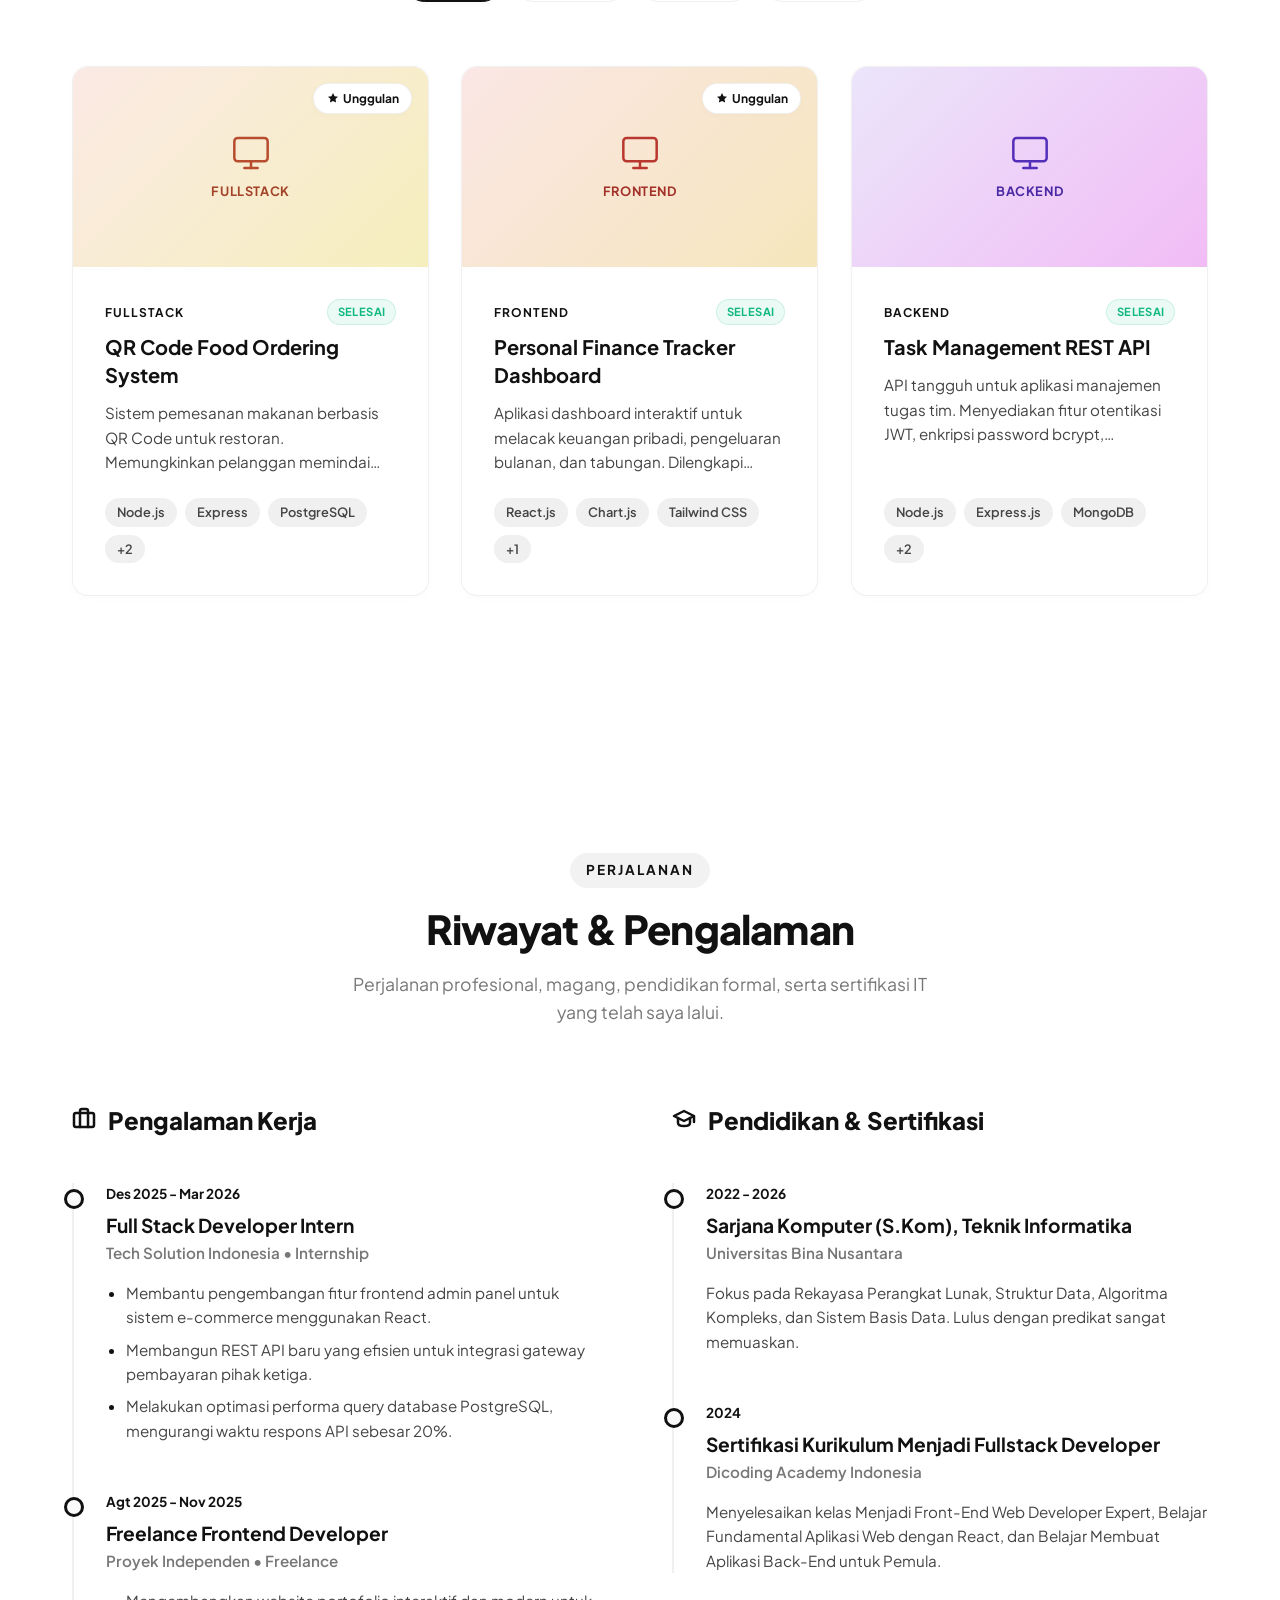
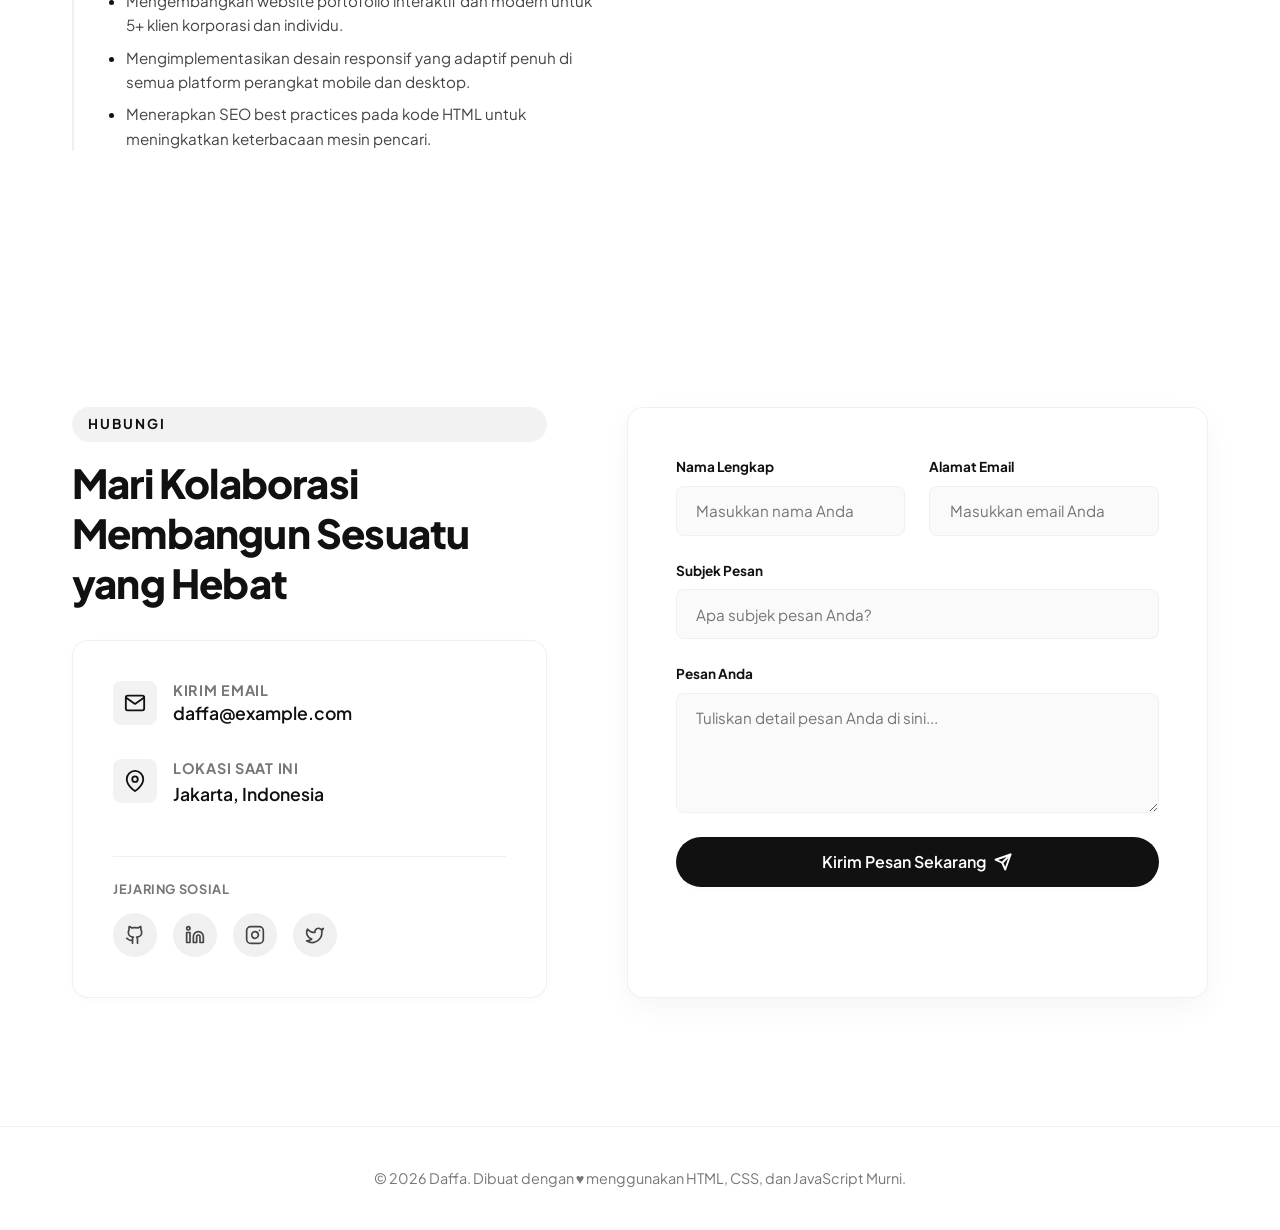
==== commit 40e431ac: "feat: add admin login, secure admin page and optimize performance" ====
--- a/index.html
+++ b/index.html
@@ -26,9 +26,10 @@
   <!-- CSS Stylesheet -->
   <link rel="stylesheet" href="assets/css/styles.css">
 
-  <!-- Font Preconnect -->
+  <!-- Font Preconnect & Link -->
   <link rel="preconnect" href="https://fonts.googleapis.com">
   <link rel="preconnect" href="https://fonts.gstatic.com" crossorigin>
+  <link href="https://fonts.googleapis.com/css2?family=Plus+Jakarta+Sans:wght@300;400;500;600;700;800&display=swap" rel="stylesheet">
 </head>
 
 <body>
--- a/assets/css/styles.css
+++ b/assets/css/styles.css
@@ -1,5 +1,3 @@
-@import url('https://fonts.googleapis.com/css2?family=Plus+Jakarta+Sans:wght@300;400;500;600;700;800&display=swap');
-
 /* --- DESIGN SYSTEM TOKENS --- */
 :root {
   /* Monochrome Minimalist Color Palette */
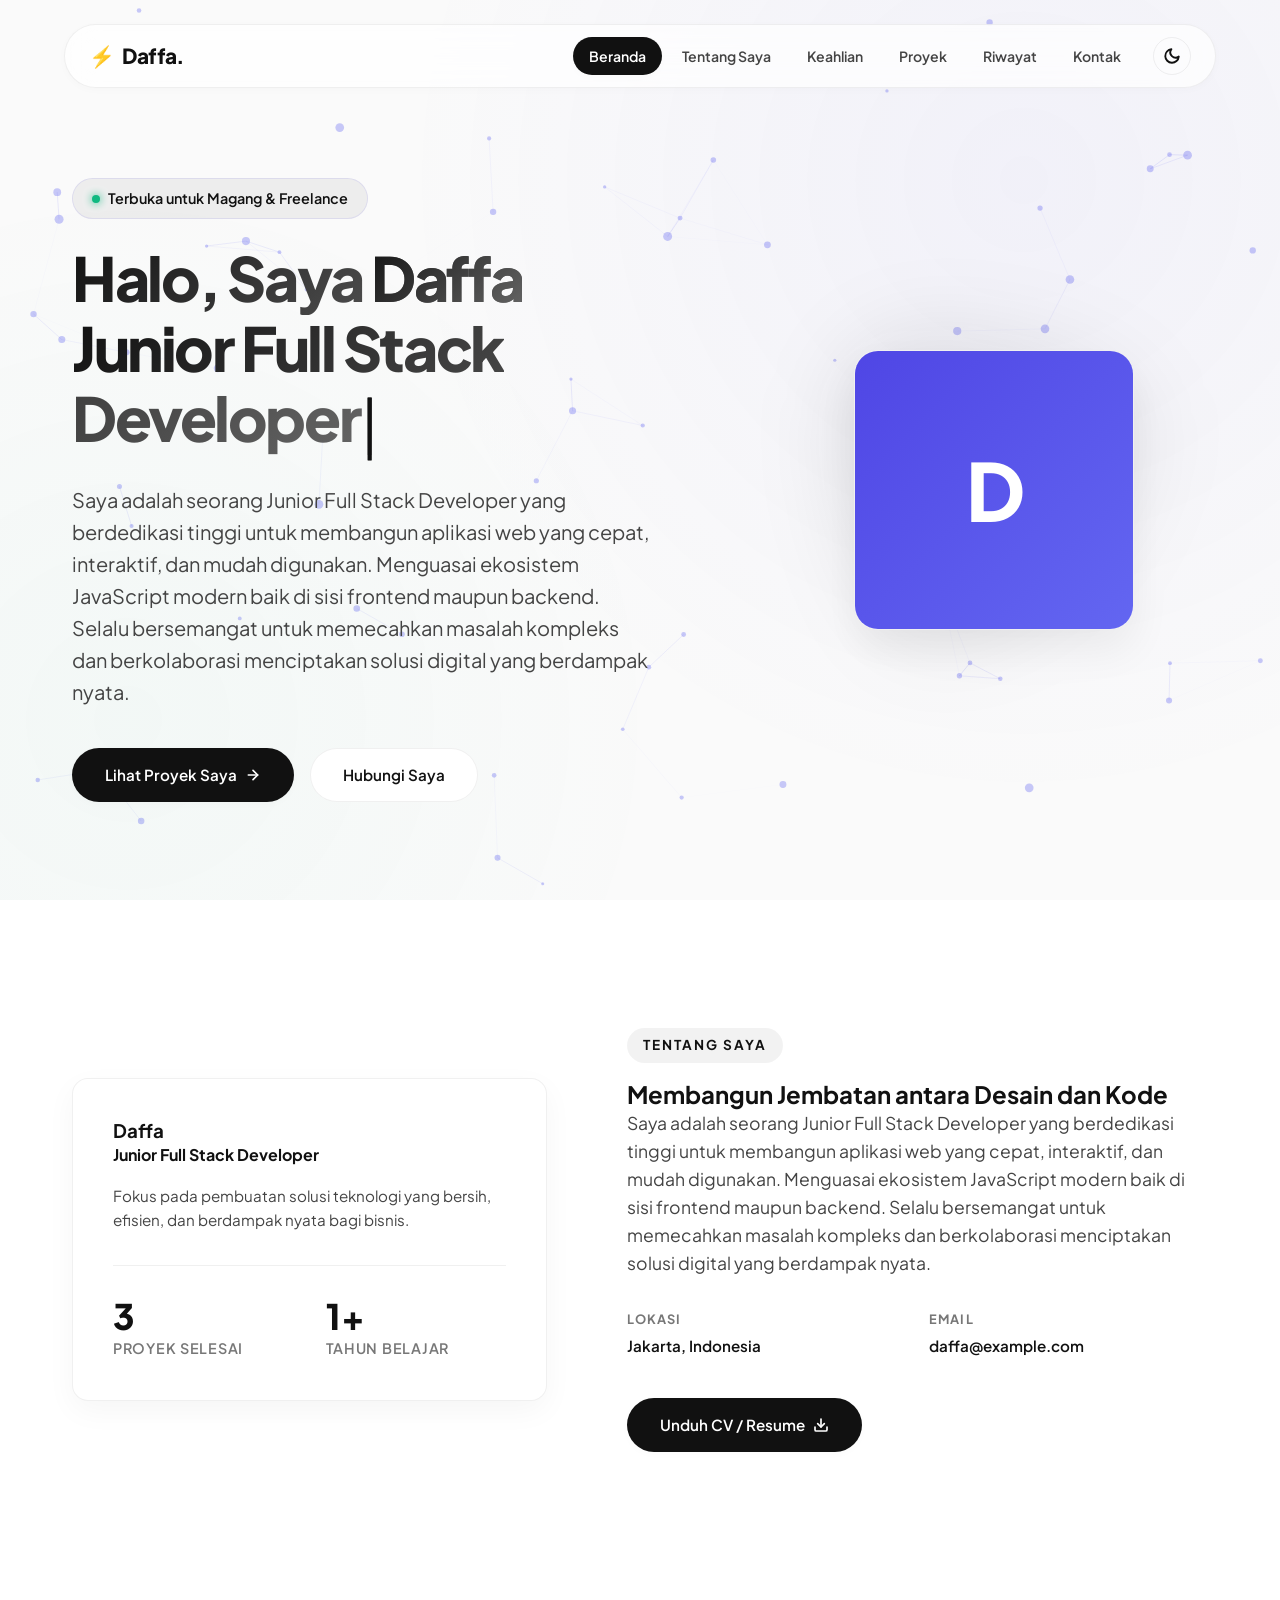
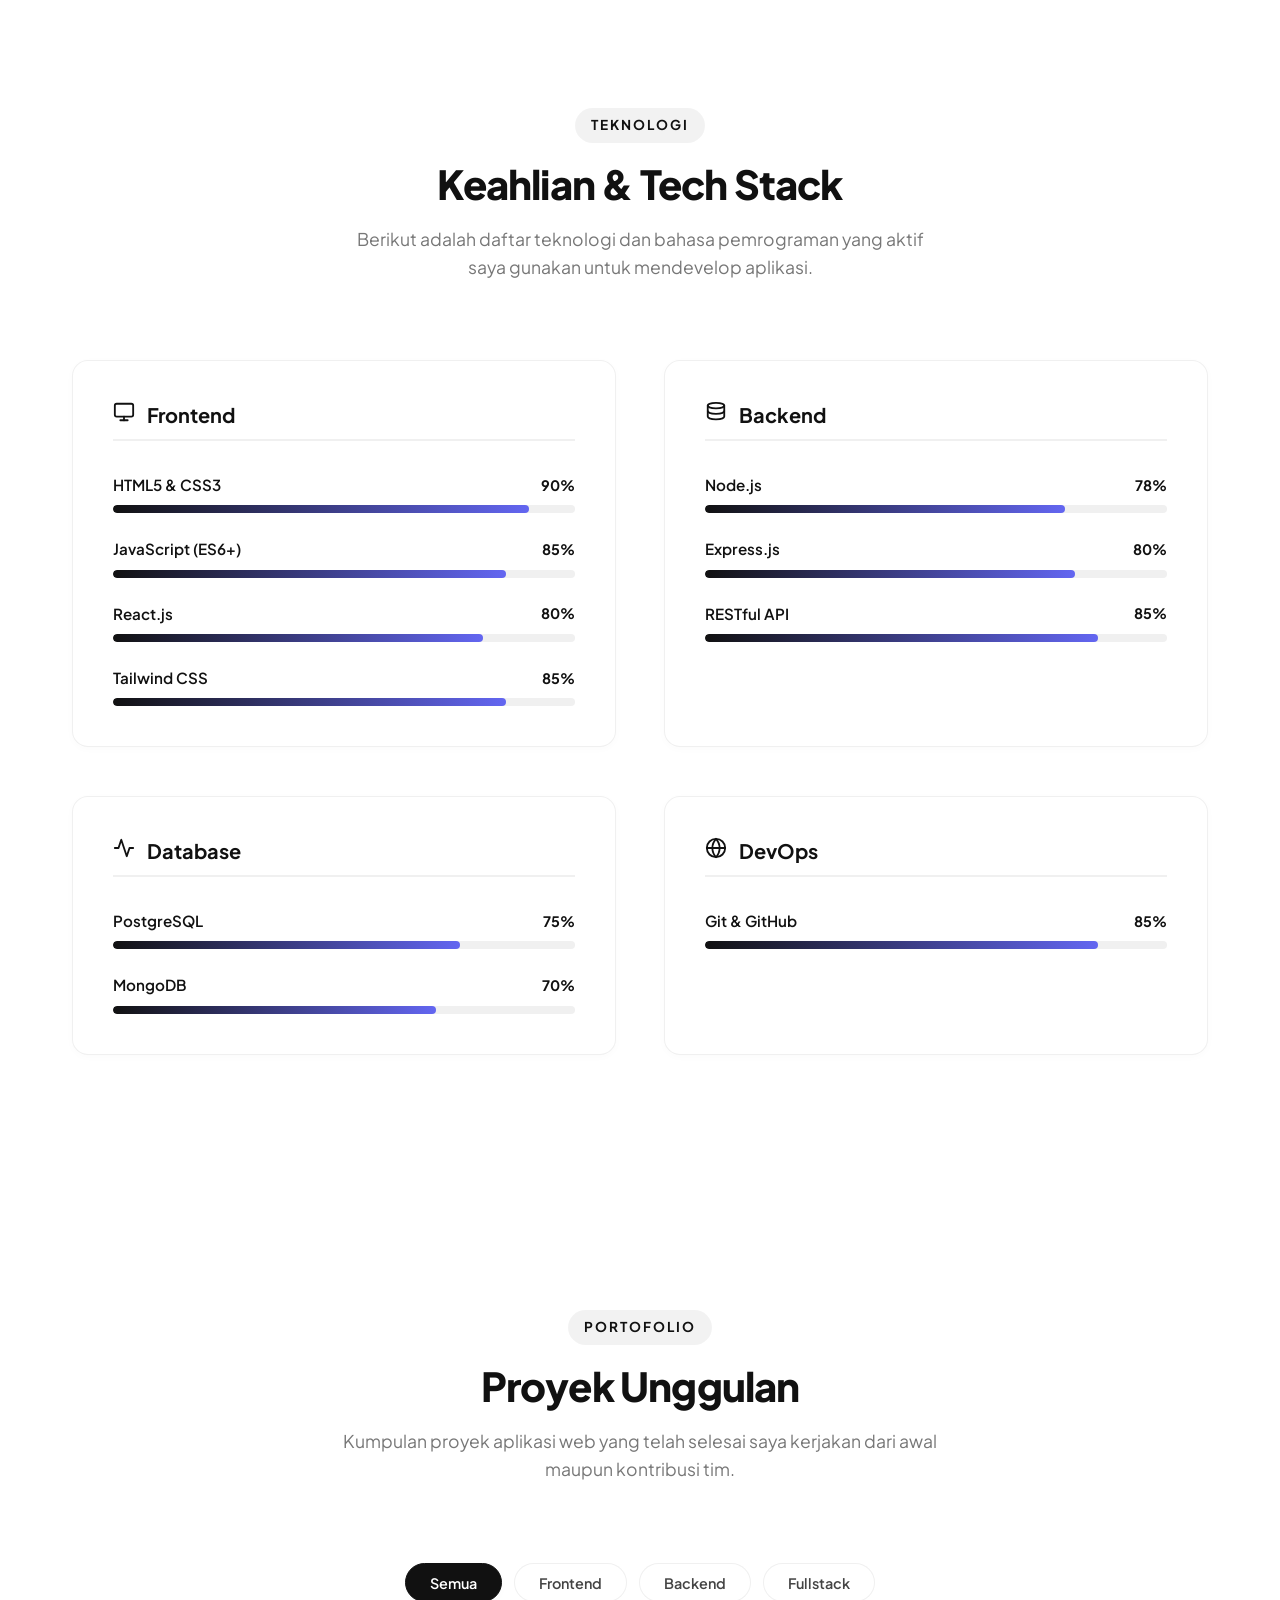
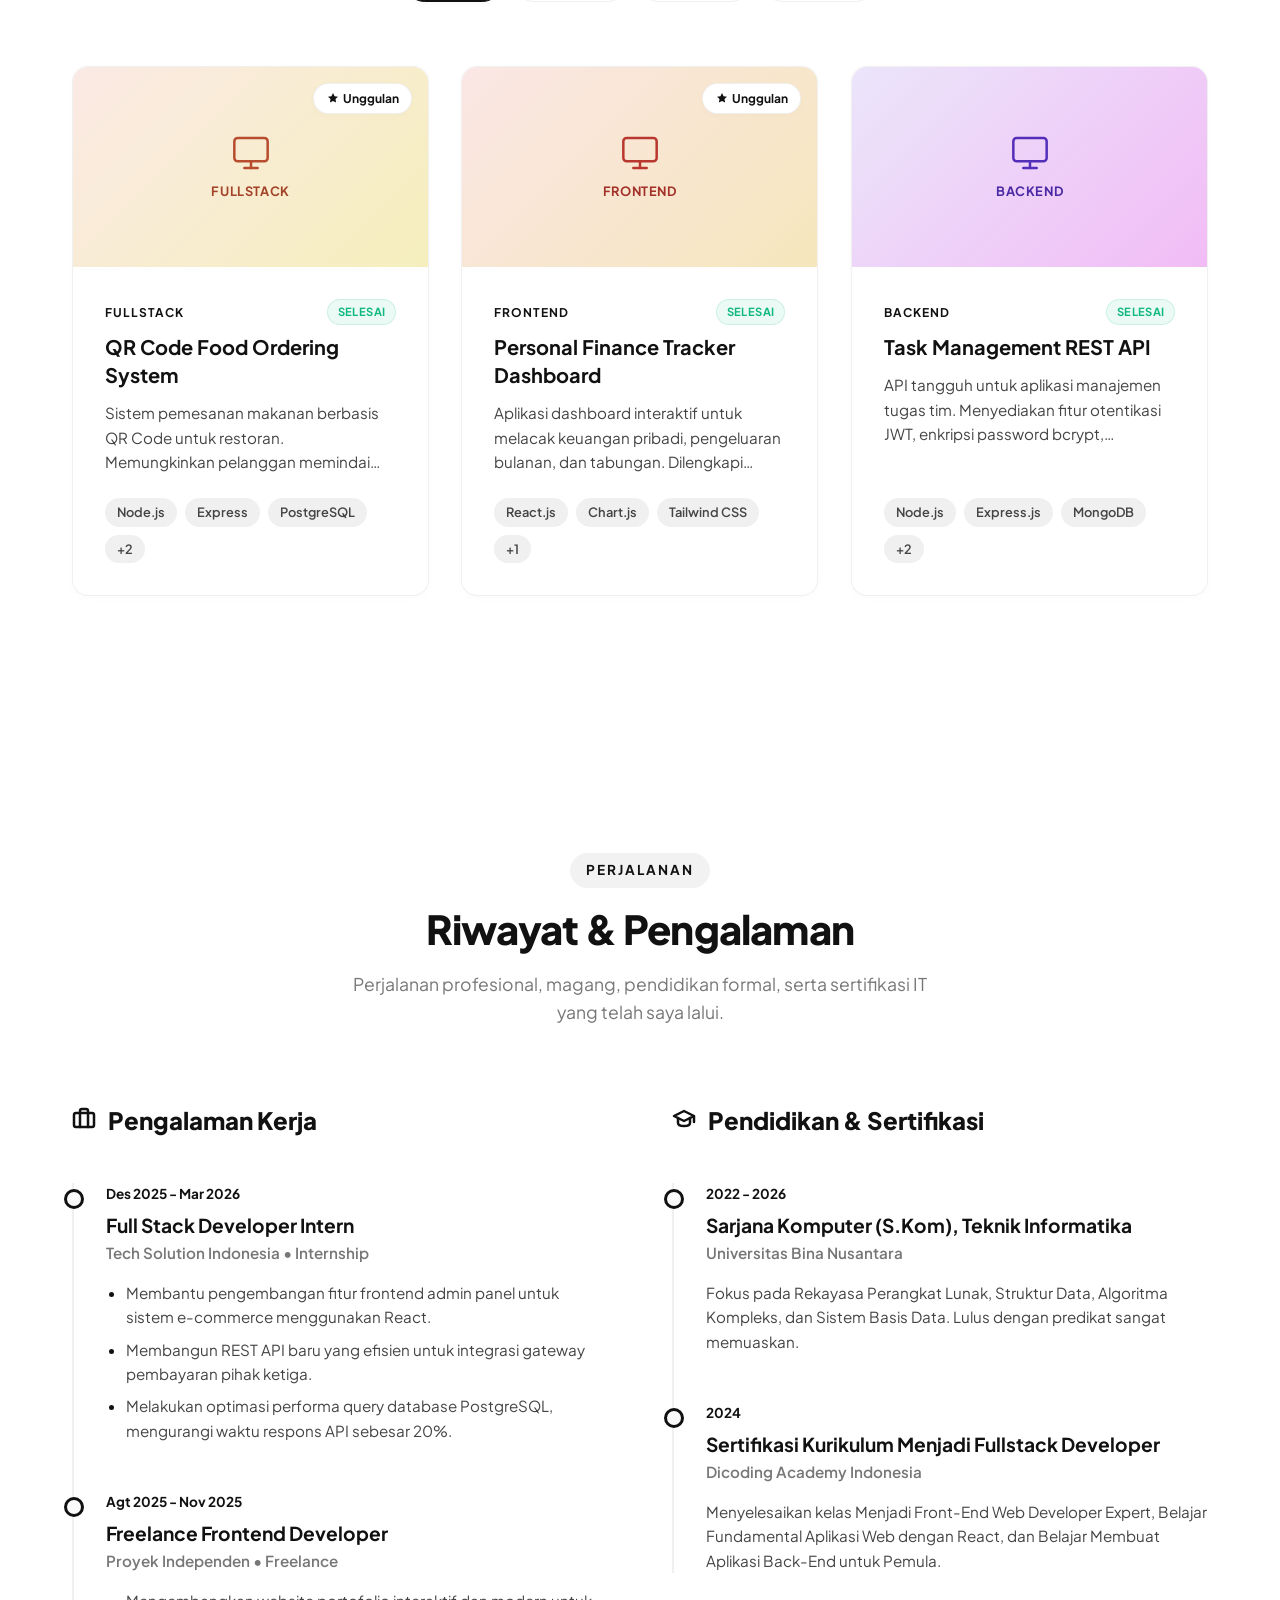
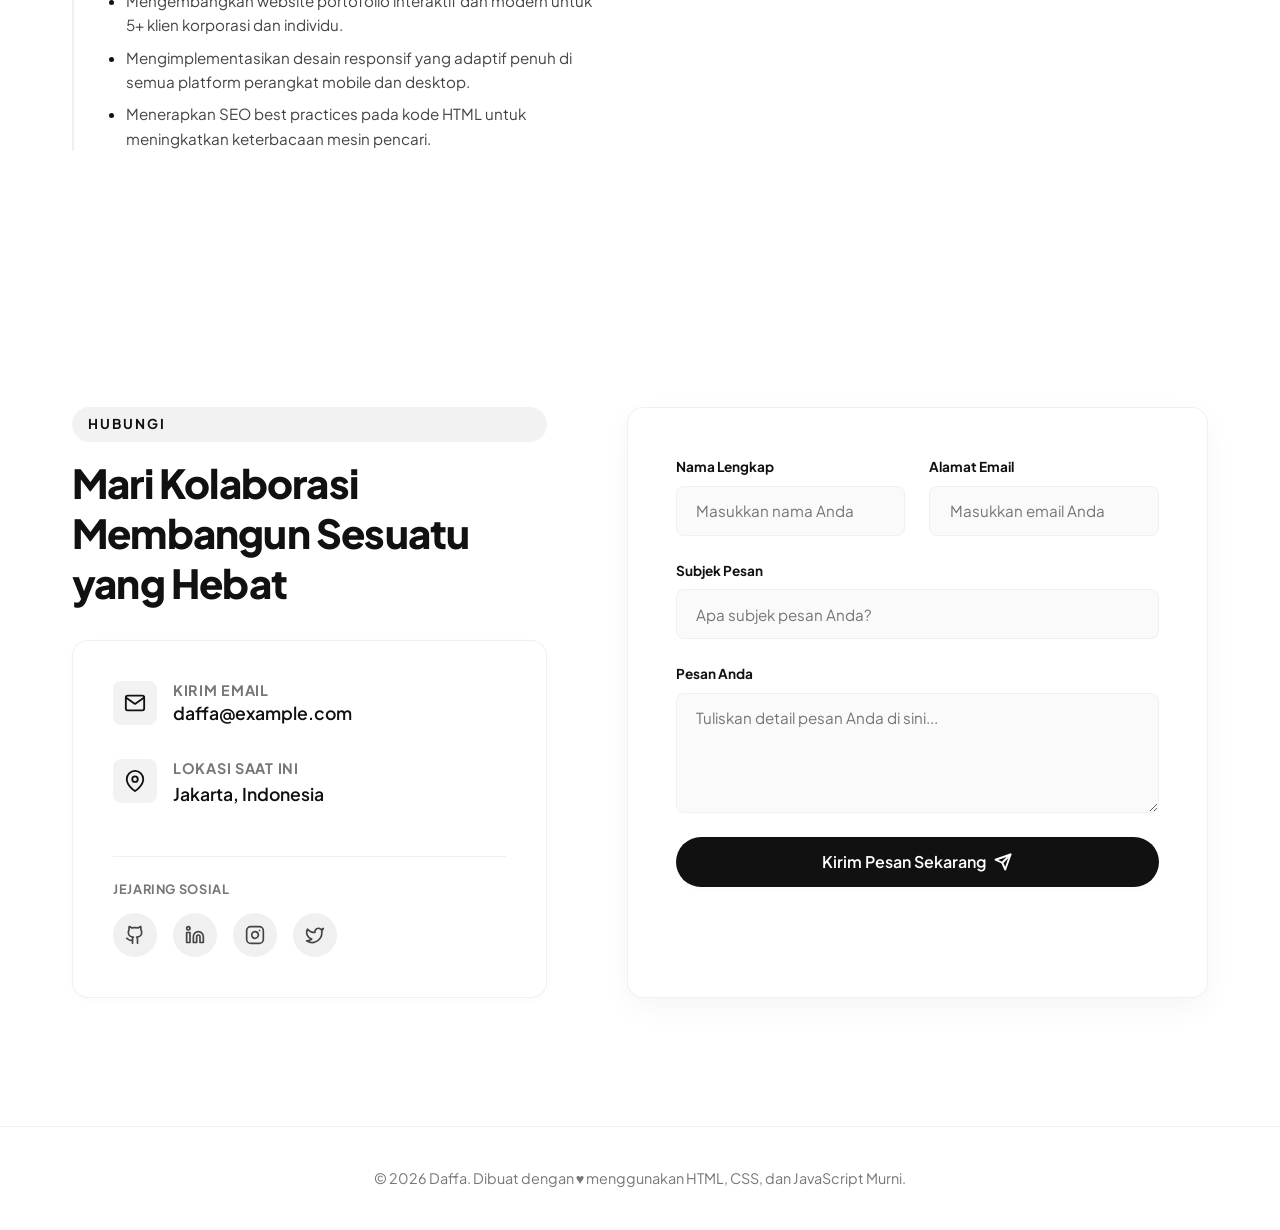
==== commit ddaf42f6: "Integrasi Firebase Auth dan Cloud Firestore untuk CMS Real-Time" ====
--- a/index.html
+++ b/index.html
@@ -392,6 +392,11 @@
     </div>
   </aside>
 
+  <!-- Firebase SDK Compat & Config -->
+  <script src="https://www.gstatic.com/firebasejs/10.8.0/firebase-app-compat.js"></script>
+  <script src="https://www.gstatic.com/firebasejs/10.8.0/firebase-firestore-compat.js"></script>
+  <script src="assets/js/firebase-config.js"></script>
+
   <!-- JS Code Files -->
   <script src="assets/js/data.js"></script>
   <script src="assets/js/app.js"></script>
